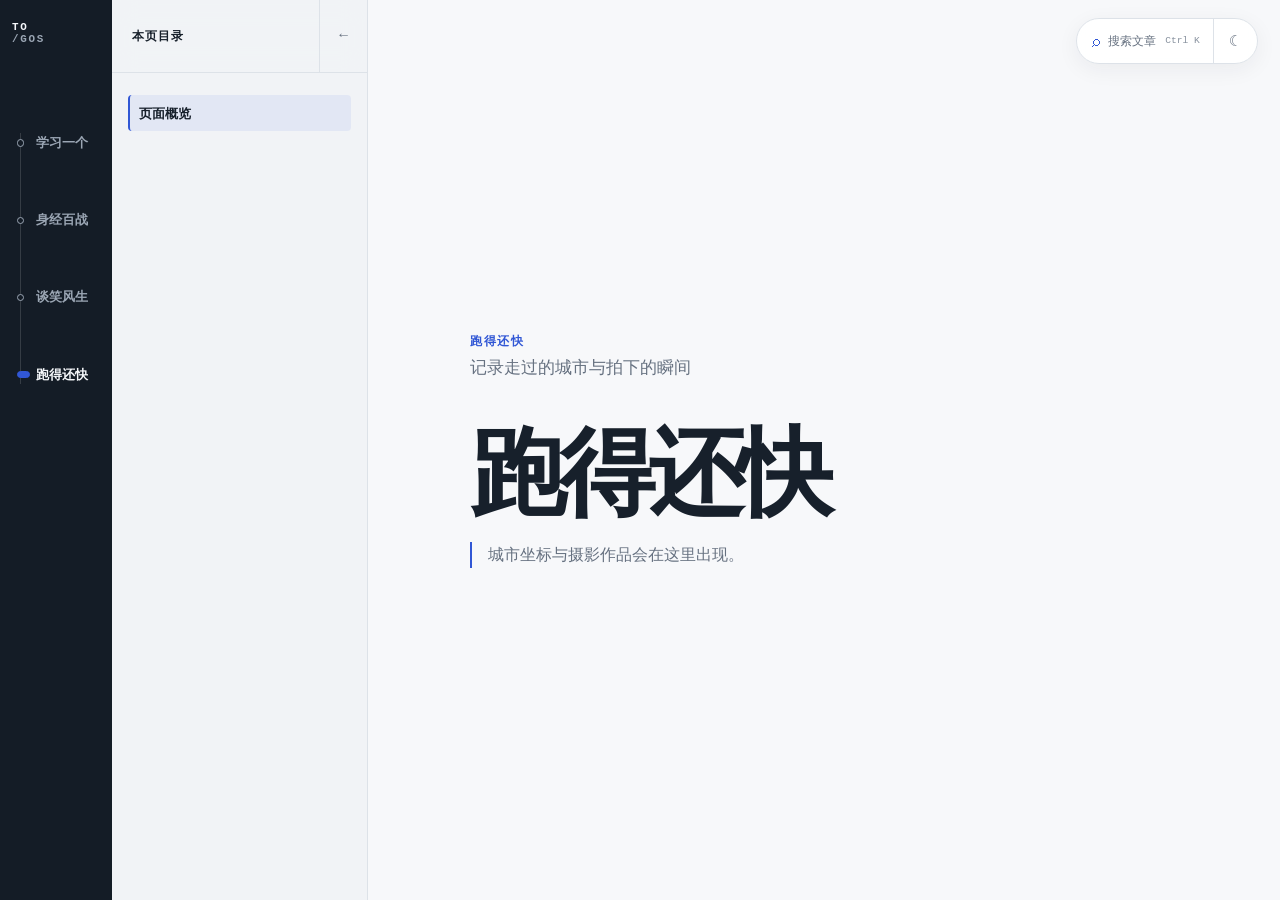
==== docs/journeys/index.html @ 4bc5148e "style: refine writing and empty section views" ====
<!doctype html>
<html lang="zh-CN">
<head>
  <meta charset="utf-8">
  <meta name="viewport" content="width=device-width, initial-scale=1">
  <meta name="description" content="记录走过的城市与拍下的瞬间">
  <title>跑得还快 · TOGOS</title>
  <script>
    (() => {
      document.documentElement.classList.add("js");
      let theme = null;
      let collapsed = null;
      try {
        theme = window.localStorage.getItem("arxiv-theme");
        collapsed = window.localStorage.getItem("togos-secondary-sidebar-collapsed");
      } catch (error) { /* Storage can be unavailable. */ }
      if (theme !== "light" && theme !== "dark") {
        theme = window.matchMedia("(prefers-color-scheme: dark)").matches ? "dark" : "light";
      }
      document.documentElement.dataset.theme = theme;
      if (collapsed === "true") document.documentElement.dataset.secondaryCollapsed = "true";
    })();
  </script>
  <link rel="stylesheet" href="../assets/css/site.css?v=4">
  <script src="../assets/js/site-shell.js?v=4" defer></script>
  <script src="../assets/js/search-core.js?v=4" defer></script>
  <script src="../assets/js/search.js?v=4" defer></script>
  <script src="../assets/js/sidebar.js?v=4" defer></script>
</head>
<body data-site-root="../" data-active-section="journeys" class="empty-section-page">
  <header class="site-utility" aria-label="页面工具">
    <button class="sidebar-toggle" type="button" aria-controls="navigation-shell" aria-expanded="false">
      <span aria-hidden="true" data-sidebar-toggle-icon>☰</span><span data-sidebar-toggle-label>导航</span>
    </button>
    <button class="search-trigger" type="button" data-search-trigger>
      <span class="search-trigger-icon" aria-hidden="true">⌕</span>
      <span>搜索文章</span><kbd>Ctrl K</kbd>
    </button>
    <button class="theme-toggle" type="button" aria-label="切换颜色主题" aria-pressed="false">
      <span data-theme-icon aria-hidden="true"></span>
    </button>
  </header>
  <div class="sidebar-scrim" data-sidebar-close></div>
<div class="navigation-shell" id="navigation-shell">
  <aside class="primary-sidebar" aria-label="知识主题">
    <a class="primary-brand" href="../index.html" aria-label="TOGOS 首页"><span>TO</span><span>/GOS</span></a>
    <nav class="primary-navigation" aria-label="知识主题">
      <a class="primary-nav-item" href="../index.html"><span class="primary-nav-marker" aria-hidden="true"></span><span class="primary-nav-label">学习一个</span></a>
      <a class="primary-nav-item" href="../milestone-models/flux.html"><span class="primary-nav-marker" aria-hidden="true"></span><span class="primary-nav-label">身经百战</span></a>
      <a class="primary-nav-item" href="../writings/index.html"><span class="primary-nav-marker" aria-hidden="true"></span><span class="primary-nav-label">谈笑风生</span></a>
      <a class="primary-nav-item is-active" href="../journeys/index.html" aria-current="page"><span class="primary-nav-marker" aria-hidden="true"></span><span class="primary-nav-label">跑得还快</span></a>
    </nav>
  </aside>
  <aside class="paper-sidebar context-sidebar" id="paper-sidebar" aria-label="跑得还快导航">
    <div class="context-toolbar">
      <p class="context-toolbar-label"><span>本页目录</span></p>
      <button class="context-collapse" type="button" aria-controls="context-navigation" aria-expanded="true" data-context-collapse>
        <span aria-hidden="true" data-context-collapse-icon>←</span>
        <span class="visually-hidden" data-context-collapse-label>折叠二级导航</span>
      </button>
    </div>
    <nav class="archive-nav context-navigation" id="context-navigation" aria-label="跑得还快目录">
      <a class="context-overview is-active" href="#top" aria-current="page">页面概览</a>
    </nav>
  </aside>
</div>
  <main class="page-content" id="top">
    <section class="empty-section" aria-labelledby="empty-section-title">
      <div class="section-intro">
        <p class="section-intro-label">跑得还快</p>
        <p class="section-intro-description">记录走过的城市与拍下的瞬间</p>
      </div>
      <h1 id="empty-section-title">跑得还快</h1>
      <p class="empty-section-copy">城市坐标与摄影作品会在这里出现。</p>
    </section>

  </main>

  <dialog class="search-dialog" id="search-dialog" aria-labelledby="search-dialog-title">
    <div class="search-dialog-shell">
      <header class="search-dialog-header">
        <div>
          <p>全站公开内容</p>
          <h2 id="search-dialog-title">搜索文章标题</h2>
        </div>
        <button type="button" class="search-dialog-close" data-search-close aria-label="关闭搜索">×</button>
      </header>
      <label class="visually-hidden" for="search-input">搜索公开文章标题</label>
      <input id="search-input" class="search-input" type="search" placeholder="搜索公开文章标题"
             autocomplete="off" role="combobox" aria-autocomplete="list" aria-controls="search-results"
             aria-haspopup="listbox" aria-expanded="false">
      <p class="search-status" data-search-status aria-live="polite">输入标题关键词开始搜索</p>
      <div class="search-results" id="search-results" data-search-results role="listbox" aria-label="搜索结果"></div>
    </div>
  </dialog>
</body>
</html>
---- docs/assets/css/site.css ----
:root {
  color-scheme: light;
  --porcelain: #f7f8fa;
  --paper: #ffffff;
  --graphite: #17202b;
  --slate: #667180;
  --hairline: #dde2e8;
  --bearing-blue: #3157d5;
  --night: #0d121a;
  --night-paper: #121a24;
  --mist: #e9eef5;
  --canvas: var(--porcelain);
  --surface: var(--paper);
  --surface-muted: #f1f3f6;
  --text: var(--graphite);
  --muted: var(--slate);
  --muted-strong: #87919e;
  --line: var(--hairline);
  --row-line: #e8ebef;
  --accent: var(--bearing-blue);
  --accent-soft: rgba(49, 87, 213, .08);
  --hover: rgba(23, 32, 43, .045);
  --row-hover: rgba(49, 87, 213, .035);
  --rail: #141c26;
  --rail-text: #f6f8fb;
  --rail-muted: #9ba6b4;
  --rail-line: rgba(255, 255, 255, .14);
  --scrim: rgba(10, 16, 24, .48);
  --shadow: 0 1rem 3rem rgba(31, 40, 54, .12);
  --sans: "Arial Narrow", "PingFang SC", "Microsoft YaHei", "Noto Sans SC", system-ui, -apple-system, BlinkMacSystemFont, "Segoe UI", sans-serif;
  --serif: "Source Han Serif SC", "Noto Serif SC", "Songti SC", "Iowan Old Style", serif;
  --mono: "IBM Plex Mono", "SFMono-Regular", Consolas, "Liberation Mono", monospace;
  --primary-sidebar-width: 7rem;
  --secondary-sidebar-width: 16rem;
  --secondary-sidebar-collapsed-width: 3rem;
  --navigation-width: calc(var(--primary-sidebar-width) + var(--secondary-sidebar-width));
}

:root[data-secondary-collapsed="true"] { --secondary-sidebar-width: var(--secondary-sidebar-collapsed-width); }

:root[data-theme="dark"] {
  color-scheme: dark;
  --canvas: var(--night);
  --surface: var(--night-paper);
  --surface-muted: #0f1721;
  --text: var(--mist);
  --muted: #9ba7b5;
  --muted-strong: #778392;
  --line: #293442;
  --row-line: #222d39;
  --accent: #7897ff;
  --accent-soft: rgba(120, 151, 255, .1);
  --hover: rgba(233, 238, 245, .055);
  --row-hover: rgba(120, 151, 255, .05);
  --rail: #090e15;
  --rail-text: #f3f6fa;
  --rail-muted: #83909f;
  --rail-line: rgba(255, 255, 255, .11);
  --scrim: rgba(0, 0, 0, .68);
  --shadow: 0 1.25rem 4rem rgba(0, 0, 0, .35);
}

* { box-sizing: border-box; }
html { scroll-behavior: smooth; scroll-padding-top: 2rem; }
body {
  margin: 0;
  background: var(--canvas);
  color: var(--text);
  font-family: var(--sans);
  font-size: 1rem;
  line-height: 1.65;
  text-rendering: optimizeLegibility;
}
a { color: inherit; }
button, input, summary { font: inherit; }
button, summary { cursor: pointer; }
img { max-width: 100%; }
.visually-hidden {
  position: absolute !important;
  width: 1px !important;
  height: 1px !important;
  padding: 0 !important;
  overflow: hidden !important;
  clip: rect(0, 0, 0, 0) !important;
  white-space: nowrap !important;
  border: 0 !important;
}

/* Shared knowledge compass shell. */
.navigation-shell {
  position: fixed;
  inset: 0 auto 0 0;
  z-index: 30;
  display: grid;
  width: var(--navigation-width);
  min-width: 0;
  grid-template-columns: var(--primary-sidebar-width) var(--secondary-sidebar-width);
  transition: width .2s ease, grid-template-columns .2s ease;
}
.primary-sidebar {
  position: relative;
  z-index: 2;
  display: flex;
  min-width: 0;
  flex-direction: column;
  overflow: hidden;
  background: var(--rail);
  color: var(--rail-text);
  padding: 1.4rem .55rem 2rem;
}
.primary-brand {
  display: grid;
  width: fit-content;
  margin: 0 0 3.6rem .2rem;
  color: var(--rail-text);
  font-family: var(--mono);
  font-size: .68rem;
  font-weight: 750;
  letter-spacing: .16em;
  line-height: 1.1;
  text-decoration: none;
}
.primary-brand span:last-child { color: var(--rail-muted); }
.primary-navigation { position: relative; display: grid; gap: .42rem; margin-top: .25rem; }
.primary-navigation::before {
  content: "";
  position: absolute;
  top: 1.6rem;
  bottom: 1.6rem;
  left: .72rem;
  width: 1px;
  background: var(--rail-line);
}
.primary-nav-item {
  position: relative;
  display: grid;
  min-height: 4.4rem;
  grid-template-columns: .85rem minmax(0, 1fr);
  align-items: center;
  gap: .35rem;
  border-radius: .3rem;
  color: var(--rail-muted);
  padding: .7rem .2rem .7rem .5rem;
  text-decoration: none;
  transition: color .16s ease, background-color .16s ease;
}
.primary-nav-marker {
  position: relative;
  z-index: 1;
  display: block;
  width: .45rem;
  height: .45rem;
  border: 1px solid var(--rail-muted);
  border-radius: 50%;
  background: var(--rail);
  transition: width .16s ease, border-color .16s ease, background-color .16s ease;
}
.primary-nav-label { font-size: .82rem; font-weight: 620; letter-spacing: -.01em; line-height: 1.35; white-space: nowrap; }
.primary-nav-item:hover { background: rgba(255, 255, 255, .05); color: var(--rail-text); }
.primary-nav-item.is-active { color: var(--rail-text); }
.primary-nav-item.is-active .primary-nav-marker {
  width: .8rem;
  border-color: var(--accent);
  border-radius: 999px;
  background: var(--accent);
}
.primary-nav-item.is-active .primary-nav-label { font-weight: 760; }

.paper-sidebar {
  min-width: 0;
  overflow-y: auto;
  border-right: 1px solid var(--line);
  background: var(--surface-muted);
  scrollbar-width: thin;
}
.context-toolbar {
  position: sticky;
  top: 0;
  z-index: 3;
  display: flex;
  min-height: 4.5rem;
  align-items: center;
  justify-content: space-between;
  border-bottom: 1px solid var(--line);
  background: color-mix(in srgb, var(--surface-muted) 92%, transparent);
  backdrop-filter: blur(12px);
  padding-left: 1.25rem;
}
.context-toolbar-label { margin: 0; color: var(--text); font-size: .78rem; font-weight: 740; letter-spacing: .08em; }
.context-collapse {
  display: grid;
  width: 3rem;
  min-height: 4.5rem;
  place-items: center;
  border: 0;
  border-left: 1px solid var(--line);
  background: transparent;
  color: var(--muted);
  font-family: var(--mono);
  font-size: .9rem;
}
.context-collapse:hover { background: var(--hover); color: var(--text); }
.context-navigation { padding: 1.25rem 1rem 2.5rem; }
:root[data-secondary-collapsed="true"] .context-sidebar { overflow: hidden; }
:root[data-secondary-collapsed="true"] .context-toolbar { padding: 0; border-bottom: 0; }
:root[data-secondary-collapsed="true"] .context-toolbar-label,
:root[data-secondary-collapsed="true"] .context-navigation { display: none; }
:root[data-secondary-collapsed="true"] .context-collapse { border-left: 0; }

.sidebar-actions { display: flex; flex-wrap: wrap; gap: .4rem; margin-bottom: .85rem; }
.sidebar-actions button {
  min-height: 2rem;
  border: 1px solid var(--line);
  border-radius: .25rem;
  background: var(--surface);
  color: var(--muted);
  padding: .25rem .6rem;
  font-size: .68rem;
}
.sidebar-actions button:hover { border-color: var(--muted); color: var(--text); }
.archive-nav details { margin: .18rem 0; }
.archive-nav summary, .archive-nav a {
  display: flex;
  align-items: center;
  justify-content: space-between;
  gap: .5rem;
  border-radius: .25rem;
  text-decoration: none;
}
.archive-nav summary { padding: .48rem .5rem; }
.archive-nav summary:hover, .archive-nav a:hover { background: var(--hover); }
.nav-theme > summary { color: var(--text); font-size: .9rem; font-weight: 720; }
.nav-subtopic { margin-left: .55rem !important; border-left: 1px solid var(--line); padding-left: .3rem; }
.nav-subtopic > summary { color: var(--text); font-size: .8rem; }
.nav-year { margin-left: .72rem !important; }
.nav-year > summary { color: var(--muted); font-size: .73rem; }
.nav-year ul { margin: .1rem 0 .5rem .55rem; border-left: 1px solid var(--line); padding: 0 0 0 .4rem; list-style: none; }
.nav-year a { padding: .27rem .45rem; color: var(--muted); font-size: .7rem; }
.nav-count { color: var(--muted-strong); font-family: var(--mono); font-size: .62rem; font-variant-numeric: tabular-nums; }
.context-overview, .context-filter {
  display: block;
  margin: .12rem 0;
  border-left: 2px solid transparent;
  border-radius: 0 .25rem .25rem 0;
  padding: .48rem .55rem;
  color: var(--muted);
  font-size: .8rem;
  text-decoration: none;
}
.context-overview:hover, .context-filter:hover { background: var(--hover); color: var(--text); }
.context-overview.is-active, .context-filter.is-active { border-left-color: var(--accent); background: var(--accent-soft); color: var(--text); font-weight: 720; }

.page-content { min-width: 0; min-height: 100vh; margin-left: var(--navigation-width); transition: margin-left .2s ease; }
.site-utility {
  position: fixed;
  top: 1.15rem;
  right: 1.35rem;
  z-index: 25;
  display: flex;
  min-height: 44px;
  align-items: stretch;
  overflow: hidden;
  border: 1px solid var(--line);
  border-radius: 999px;
  background: color-mix(in srgb, var(--surface) 90%, transparent);
  box-shadow: 0 .35rem 1.4rem rgba(31, 40, 54, .06);
  backdrop-filter: blur(14px);
}
.sidebar-toggle, .search-trigger, .theme-toggle { min-height: 44px; border: 0; background: transparent; color: var(--muted); }
.sidebar-toggle { display: none; }
.search-trigger { display: flex; align-items: center; gap: .55rem; padding: 0 .8rem 0 .9rem; font-size: .73rem; }
.search-trigger-icon { color: var(--accent); font-size: 1rem; line-height: 1; }
.search-trigger kbd { color: var(--muted-strong); font-family: var(--mono); font-size: .6rem; }
.theme-toggle { display: grid; width: 2.8rem; place-items: center; border-left: 1px solid var(--line); font-size: .95rem; }
.search-trigger:hover, .theme-toggle:hover, .sidebar-toggle:hover { background: var(--hover); color: var(--text); }
.sidebar-scrim { display: none; }

.section-intro { display: grid; max-width: 42rem; gap: .3rem; }
.section-intro-label { margin: 0; color: var(--accent); font-size: .75rem; font-weight: 760; letter-spacing: .12em; }
.section-intro-description { margin: 0; color: var(--muted); font-size: clamp(.92rem, 1.5vw, 1.04rem); line-height: 1.5; }

/* Learning archive. */
.hero {
  display: grid;
  max-width: 96rem;
  min-height: 25rem;
  grid-template-columns: minmax(0, 1fr) auto;
  grid-template-areas: "intro intro" "title stats" "updated stats";
  align-content: end;
  align-items: end;
  gap: .65rem clamp(2rem, 5vw, 6rem);
  border-bottom: 1px solid var(--line);
  padding: clamp(7rem, 11vw, 10rem) clamp(1.5rem, 5vw, 5rem) 3.5rem;
}
.hero > .section-intro { grid-area: intro; margin-bottom: 2.25rem; }
.hero h1 { grid-area: title; margin: 0; font-size: clamp(3.2rem, 7vw, 5.75rem); font-weight: 780; letter-spacing: -.075em; line-height: .92; }
.hero-stats { grid-area: stats; display: flex; gap: clamp(1.2rem, 3vw, 2.5rem); margin: 0 0 .15rem; }
.hero-stats div { display: grid; gap: .15rem; }
.hero-stats strong { font-family: var(--mono); font-size: 1.22rem; line-height: 1; }
.hero-stats span, .updated { color: var(--muted); font-family: var(--mono); font-size: .64rem; letter-spacing: .12em; text-transform: uppercase; }
.updated { grid-area: updated; margin: .4rem 0 0; }
.topic-section { max-width: 96rem; border-bottom: 1px solid var(--line); padding: clamp(3rem, 6vw, 5.25rem) clamp(1.25rem, 5vw, 5rem); }
.topic-header { display: grid; grid-template-columns: minmax(0, 1fr) auto; align-items: end; margin-bottom: 2rem; }
.topic-header p { grid-column: 1 / -1; margin: 0 0 .55rem; color: var(--accent); font-family: var(--mono); font-size: .64rem; font-weight: 700; letter-spacing: .15em; text-transform: uppercase; }
.topic-header h2 { margin: 0; font-size: clamp(1.7rem, 3vw, 2.4rem); font-weight: 740; letter-spacing: -.045em; line-height: 1.08; }
.topic-header > span { color: var(--muted); font-family: var(--mono); font-size: .7rem; }
.archive-year { margin: 0; border-block: 1px solid var(--line); overflow: clip; }
.archive-year + .archive-year { border-top: 0; }
.archive-year-header { display: grid; min-width: 0; grid-template-columns: auto minmax(0, 1fr) auto; align-items: center; }
.archive-year-toggle { display: flex; align-self: stretch; align-items: center; gap: .65rem; border: 0; background: transparent; color: var(--text); padding: .9rem .7rem .9rem 1rem; font-size: 1.1rem; font-weight: 750; }
.archive-year-toggle::before { content: "+"; width: .8rem; color: var(--muted); font-family: var(--mono); font-size: .9rem; font-weight: 400; }
.archive-year[data-expanded="true"] .archive-year-toggle::before { content: "−"; }
.archive-year-count { padding: 0 1rem 0 .5rem; color: var(--muted); font-family: var(--mono); font-size: .68rem; white-space: nowrap; }
.archive-month-tabs { display: flex; min-width: 0; gap: .1rem; overflow-x: auto; padding: .5rem .3rem; scrollbar-width: thin; }
.archive-month-tabs::-webkit-scrollbar { height: 3px; }
.archive-month-tabs::-webkit-scrollbar-track { background: transparent; }
.archive-month-tabs::-webkit-scrollbar-thumb { border-radius: 999px; background: var(--line); }
.archive-month-tabs button { flex: 0 0 auto; min-width: 2.45rem; border: 0; border-bottom: 2px solid transparent; background: transparent; color: var(--muted); padding: .42rem .4rem; font-size: .7rem; }
.archive-month-tabs button:not(:disabled):hover { color: var(--text); }
.archive-month-tabs button[aria-selected="true"] { border-bottom-color: var(--accent); color: var(--text); font-weight: 750; }
.archive-month-tabs button:disabled { color: var(--muted-strong); opacity: .35; cursor: not-allowed; }
.archive-year-content { border-top: 1px solid var(--line); }
.js .archive-year[data-expanded="false"] .archive-year-content, .js .archive-month-panel[data-active="false"] { display: none; }
.archive-month-panel { scroll-margin-top: 1rem; }
.archive-month-panel:target { box-shadow: inset 2px 0 var(--accent); }
.archive-week + .archive-week { border-top: 1px solid var(--line); }
.archive-week > summary { display: flex; align-items: center; justify-content: space-between; padding: .85rem 1.1rem; color: var(--text); font-size: .84rem; }
.archive-week > summary span:last-child { color: var(--muted); font-family: var(--mono); font-size: .65rem; }
.table-scroll { overflow-x: auto; border-top: 1px solid var(--line); scrollbar-width: thin; }
.paper-table { width: 100%; border-collapse: collapse; font-size: .84rem; }
.paper-table th { color: var(--muted); font-family: var(--mono); font-size: .61rem; font-weight: 650; letter-spacing: .1em; text-align: left; text-transform: uppercase; }
.paper-table th, .paper-table td { border-bottom: 1px solid var(--row-line); padding: .9rem .8rem; vertical-align: top; }
.paper-table tr:last-child td { border-bottom: 0; }
.paper-table tbody tr:hover { background: var(--row-hover); }
.paper-table th:first-child, .paper-table td:first-child { width: 7.4rem; color: var(--muted); white-space: nowrap; }
.paper-table th:last-child, .paper-table td:last-child { width: 6.4rem; white-space: nowrap; }
.paper-title { min-width: 19rem; font-weight: 650; line-height: 1.45; }
.paper-id { font-family: var(--mono); font-size: .74rem; }
.paper-id a, .paper-title a, .summary-link { text-decoration: none; }
.paper-id a:hover, .paper-title a:hover, .summary-link:hover, footer a:hover { color: var(--accent); }
.summary-link { font-weight: 700; }
.paper-summary { text-align: left; }
.summary-pending, .muted { color: var(--muted); }
footer { max-width: 96rem; padding: 2.2rem clamp(1.25rem, 5vw, 5rem); color: var(--muted); font-size: .72rem; }

/* Dialogs and standalone notes. */
.search-dialog, .summary-dialog { width: min(44rem, calc(100vw - 2rem)); max-height: min(44rem, calc(100vh - 2rem)); margin: auto; padding: 0; overflow: hidden; border: 1px solid var(--line); border-radius: .7rem; background: var(--surface); color: var(--text); box-shadow: var(--shadow); }
.summary-dialog { width: min(54rem, calc(100vw - 2rem)); }
.search-dialog::backdrop, .summary-dialog::backdrop { background: var(--scrim); backdrop-filter: blur(4px); }
.search-dialog-shell, .summary-dialog-shell { display: flex; max-height: inherit; flex-direction: column; }
.search-dialog-header, .summary-dialog-header { display: flex; align-items: center; justify-content: space-between; gap: 1rem; border-bottom: 1px solid var(--line); padding: 1.1rem 1.25rem; }
.search-dialog-header p { margin: 0; color: var(--muted); font-size: .68rem; }
.search-dialog-header h2, .summary-dialog-header h2 { margin: .12rem 0 0; font-size: 1.05rem; }
.search-dialog-close, .summary-dialog-close { display: grid; width: 2.75rem; min-height: 44px; place-items: center; border: 0; border-radius: 50%; background: transparent; color: var(--muted); font-size: 1.25rem; }
.search-dialog-close:hover, .summary-dialog-close:hover { background: var(--hover); color: var(--text); }
.search-input { min-height: 3.7rem; margin: 1.15rem 1.25rem .4rem; border: 0; border-bottom: 2px solid var(--line); outline: 0; background: transparent; color: var(--text); font-size: 1.1rem; }
.search-input:focus { border-bottom-color: var(--accent); }
.search-status { margin: .4rem 1.25rem .75rem; color: var(--muted); font-size: .72rem; }
.search-results { overflow-y: auto; padding: 0 .75rem 1rem; }
.search-result { display: grid; gap: .25rem; border-left: 2px solid transparent; border-radius: 0 .35rem .35rem 0; padding: .8rem; color: var(--text); text-decoration: none; }
.search-result + .search-result { border-top: 1px solid var(--row-line); }
.search-result strong { font-size: .88rem; line-height: 1.45; }
.search-result span { color: var(--muted); font-size: .68rem; }
.search-result:hover, .search-result.is-active { border-left-color: var(--accent); background: var(--accent-soft); }
.summary-dialog-content { overflow-y: auto; padding: 1.5rem clamp(1.25rem, 4vw, 2.5rem) 2rem; }
.summary-dialog-content.has-error { color: #b42318; }
.summary-page { min-height: 100vh; background: var(--canvas); }
.summary-page-shell { padding: clamp(2rem, 7vw, 6rem) clamp(1.25rem, 6vw, 5rem); }
.summary-topic-header { max-width: 50rem; margin: 0 auto 2.5rem; border-bottom: 1px solid var(--line); padding-bottom: 1.5rem; }
.summary-topic-header h1 { margin: .9rem 0 0; font-size: clamp(2rem, 5vw, 3.4rem); letter-spacing: -.05em; line-height: 1.05; }
.summary-back { color: var(--accent); font-size: .8rem; font-weight: 700; text-decoration: none; }
.summary-back:hover { text-decoration: underline; text-underline-offset: .2em; }
.summary-topic-list { display: grid; max-width: 50rem; margin: 0 auto; gap: 2rem; }
.summary-article { max-width: 50rem; margin: 0 auto; font-family: var(--serif); font-size: 1.02rem; line-height: 1.78; }
.summary-page .summary-article { border-bottom: 1px solid var(--line); padding: 0 0 2rem; }
.summary-article h1, .summary-article h2 { font-family: var(--sans); }
.summary-article h1 { margin: 0 0 1.25rem; font-size: clamp(1.35rem, 3vw, 1.9rem); line-height: 1.35; }
.summary-article h2 { margin: 2rem 0 .7rem; font-size: 1.15rem; }
.summary-article p, .summary-article ul { margin: .75rem 0; }
.summary-article ul { padding-left: 1.35rem; }
.summary-article a { color: var(--accent); text-underline-offset: .18em; }
.summary-topic-entry { scroll-margin-top: 1rem; }
.summary-topic-entry:target { outline: 2px solid var(--accent); outline-offset: .5rem; }

/* Deferred section placeholder. */
.empty-section { display: grid; min-height: 100vh; max-width: 58rem; align-content: center; padding: clamp(7rem, 14vw, 12rem) clamp(1.5rem, 8vw, 7rem); }
.empty-section > .section-intro { margin-bottom: 3rem; }
.empty-section h1 { margin: 0; font-size: clamp(3.2rem, 8vw, 6rem); font-weight: 780; letter-spacing: -.075em; line-height: .92; }
.empty-section > .empty-section-copy { max-width: 34rem; margin: 1.5rem 0 0; border-left: 2px solid var(--accent); padding-left: 1rem; color: var(--muted); font-size: 1rem; }

/* Milestone model workspace. */
.milestone-family-list { margin: .2rem 0 .6rem; padding: 0; list-style: none; }
.milestone-family-link { display: flex; align-items: center; justify-content: space-between; gap: .65rem; margin: .12rem 0; border-left: 2px solid transparent; border-radius: 0 .25rem .25rem 0; padding: .48rem .55rem; color: var(--muted); font-size: .8rem; text-decoration: none; }
.milestone-family-link:hover { background: var(--hover); color: var(--text); }
.milestone-family-link.is-active { border-left-color: var(--accent); background: var(--accent-soft); color: var(--text); font-weight: 720; }
.milestone-family-link.is-planned { color: var(--muted-strong); cursor: not-allowed; }
.milestone-page { min-height: 100vh; }
.milestone-hero { display: grid; max-width: 96rem; min-height: 27rem; grid-template-columns: minmax(0, 1fr) auto; align-content: end; align-items: end; gap: .8rem 3rem; border-bottom: 1px solid var(--line); padding: clamp(7rem, 11vw, 10rem) clamp(1.5rem, 5vw, 5rem) 3.5rem; }
.milestone-hero > .section-intro { grid-column: 1 / -1; margin-bottom: 2.25rem; }
.milestone-title-block > p, .milestone-panel-heading p { margin: 0 0 .5rem; color: var(--accent); font-family: var(--mono); font-size: .62rem; font-weight: 700; letter-spacing: .15em; text-transform: uppercase; }
.milestone-hero h1 { margin: 0; font-size: clamp(3.2rem, 7vw, 5.75rem); font-weight: 780; letter-spacing: -.075em; line-height: .92; }
.milestone-title-block > span { display: block; margin-top: .9rem; color: var(--muted); font-size: .88rem; }
.milestone-hero-meta { display: grid; justify-items: end; gap: .85rem; margin: 0; }
.milestone-hero-meta > p { margin: 0; color: var(--muted); font-family: var(--mono); font-size: .64rem; letter-spacing: .1em; text-transform: uppercase; }
.status-legend { display: flex; flex-wrap: wrap; justify-content: flex-end; gap: .65rem; margin: 0; padding: 0; list-style: none; }
.status-legend li { display: flex; align-items: center; gap: .35rem; color: var(--muted); font-size: .67rem; }
.status-legend li > span:last-child { display: none; }
.release-status { display: inline-flex; width: fit-content; align-items: center; border: 1px solid var(--line); border-radius: 999px; background: var(--surface); padding: .16rem .5rem; color: var(--muted); font-size: .61rem; font-weight: 720; line-height: 1.4; white-space: nowrap; }
.release-status.status-released { border-color: var(--text); color: var(--text); }
.release-status.status-early-access { border-style: dashed; }
.release-status.status-announced { opacity: .72; }
.milestone-workspace { display: grid; max-width: 96rem; gap: 3.5rem; padding: 3rem clamp(1.25rem, 5vw, 5rem) 5rem; }
.milestone-panel { min-width: 0; overflow: hidden; border-block: 1px solid var(--line); }
.milestone-panel-heading { display: flex; align-items: end; justify-content: space-between; gap: 1rem; border-bottom: 1px solid var(--line); padding: 1.2rem 1rem; }
.milestone-panel-heading h2 { margin: 0; font-size: clamp(1.7rem, 3vw, 2.35rem); letter-spacing: -.045em; line-height: 1.08; }
.milestone-panel-heading > span { color: var(--muted); font-family: var(--mono); font-size: .65rem; white-space: nowrap; }
.milestone-timeline-viewport { overflow-x: auto; padding: 2rem 1.25rem 1.5rem; cursor: grab; scrollbar-width: thin; touch-action: pan-x pan-y; }
.milestone-timeline-viewport.is-dragging { cursor: grabbing; user-select: none; }
.milestone-timeline { position: relative; display: flex; min-width: max-content; margin: 0; padding: 0 1rem; list-style: none; }
.milestone-timeline::before { content: ""; position: absolute; top: .45rem; right: 1rem; left: 1rem; height: 1px; background: var(--line); }
.timeline-release { position: relative; width: 16rem; padding: 1.55rem 2.25rem 0 0; }
.timeline-release:last-child { padding-right: 0; }
.timeline-dot { position: absolute; top: 0; left: 0; width: .9rem; height: .9rem; border: 2px solid var(--accent); border-radius: 50%; background: var(--surface); }
.timeline-release.status-released .timeline-dot { background: var(--accent); }
.timeline-release.status-early-access .timeline-dot { border-style: dashed; }
.timeline-release.status-announced .timeline-dot { border-color: var(--muted); }
.timeline-release time { color: var(--muted); font-family: var(--mono); font-size: .63rem; }
.timeline-release h3 { margin: .3rem 0 .55rem; font-size: 1rem; line-height: 1.25; }
.timeline-release > ul, .milestone-version-heading > ul { margin: .65rem 0 0; padding: 0; list-style: none; color: var(--muted); font-size: .7rem; }
.timeline-release > ul li + li, .milestone-version-heading > ul li + li { margin-top: .18rem; }
.milestone-table-scroll { max-height: min(72vh, 54rem); overflow: auto; scrollbar-width: thin; }
.milestone-comparison-table { min-width: 100%; border-collapse: separate; border-spacing: 0; font-size: .78rem; }
.milestone-comparison-table th, .milestone-comparison-table td { min-width: 18rem; border-right: 1px solid var(--row-line); border-bottom: 1px solid var(--row-line); padding: 1.1rem; vertical-align: top; text-align: left; }
.milestone-comparison-table thead th { position: sticky; top: 0; z-index: 3; background: var(--surface); }
.milestone-comparison-table th:first-child { position: sticky; left: 0; z-index: 2; width: 9.5rem; min-width: 9.5rem; background: var(--surface-muted); color: var(--text); font-size: .71rem; }
.milestone-comparison-table thead th:first-child { z-index: 4; }
.milestone-comparison-table tr:last-child th, .milestone-comparison-table tr:last-child td { border-bottom: 0; }
.milestone-comparison-table th:last-child, .milestone-comparison-table td:last-child { border-right: 0; }
.milestone-comparison-table tbody tr:hover td { background: var(--row-hover); }
.milestone-version-heading time, .milestone-release-count, .milestone-source-links, .milestone-note-link, .milestone-note-pending { color: var(--muted); font-family: var(--mono); font-size: .63rem; font-weight: 500; }
.milestone-version-heading strong { display: block; margin: .25rem 0 .5rem; color: var(--text); font-size: .96rem; }
.milestone-release-count { display: block; margin-top: .5rem; }
.milestone-source-links { margin-top: .75rem; }
.milestone-note-link, .milestone-note-pending { display: inline-block; margin-top: .6rem; font-weight: 700; text-underline-offset: .16em; }
.milestone-value.is-pending, .milestone-value.is-undisclosed { color: var(--muted-strong); }
.milestone-comparison-table td p, .milestone-comparison-table td ul, .milestone-comparison-table td ol { margin: 0; }
.milestone-comparison-table td ul, .milestone-comparison-table td ol { padding-left: 1.1rem; }
.milestone-comparison-table td li + li { margin-top: .4rem; }
.milestone-minor-release + .milestone-minor-release { margin-top: .9rem; border-top: 1px solid var(--row-line); padding-top: .9rem; }
.milestone-minor-release header { display: flex; align-items: baseline; justify-content: space-between; gap: .8rem; margin-bottom: .35rem; }
.milestone-minor-release header strong { color: var(--text); font-size: .75rem; }
.milestone-minor-release header a { color: var(--muted); font-size: .64rem; }

/* Writings: editorial stream and long-form reading. */
.writings-index-page, .writing-article-page { overflow-x: clip; }
.writing-filter-heading { margin: 1.2rem .55rem .35rem; color: var(--muted); font-family: var(--mono); font-size: .6rem; font-weight: 700; letter-spacing: .14em; text-transform: uppercase; }
.writings-hero { display: grid; max-width: 80rem; min-height: 25rem; grid-template-columns: minmax(0, 1fr) auto; align-content: end; align-items: end; gap: .8rem 2rem; border-bottom: 1px solid var(--line); padding: clamp(7rem, 11vw, 10rem) clamp(1.5rem, 6vw, 6rem) 3.5rem; }
.writings-hero > .section-intro { grid-column: 1 / -1; margin-bottom: 2.25rem; }
.writings-hero h1 { margin: 0; font-size: clamp(3.2rem, 7vw, 5.75rem); font-weight: 780; letter-spacing: -.075em; line-height: .92; }
.writings-hero > p { margin: 0 0 .2rem; color: var(--muted); font-family: var(--mono); font-size: .67rem; }
.writing-stream { max-width: 80rem; padding: 0 clamp(1.5rem, 6vw, 6rem) 6rem; }
.writing-entry { display: grid; grid-template-columns: 9rem minmax(0, 50rem); gap: clamp(1.5rem, 4vw, 3rem); border-bottom: 1px solid var(--row-line); padding: 2.4rem 0; }
.writing-meta { display: grid; align-content: start; gap: .35rem; margin: .15rem 0 0; border-left: 2px solid var(--accent); padding-left: .8rem; color: var(--muted); font-family: var(--mono); font-size: .68rem; font-variant-numeric: tabular-nums; line-height: 1.5; }
.writing-meta a { color: var(--text); text-decoration: none; }
.writing-entry-content { min-width: 0; }
.writing-entry h2 { margin: 0; font-size: clamp(1.25rem, 2.4vw, 1.7rem); letter-spacing: -.03em; line-height: 1.32; }
.writing-entry h2 a { text-decoration: none; text-underline-offset: .2em; }
.writing-entry h2 a:hover { color: var(--accent); }
.writing-entry-content > p:not(.writing-tags) { max-width: 44rem; margin: .75rem 0 0; color: var(--muted); }
.writing-tags { display: flex; flex-wrap: wrap; gap: .4rem .8rem; margin: .9rem 0 0; }
.writing-tags a { color: var(--muted); font-family: var(--mono); font-size: .67rem; text-decoration: none; }
.writing-tags a:hover { color: var(--accent); }
.writing-stream > .empty-section-copy { max-width: 36rem; margin: 2.5rem 0; border-left: 2px solid var(--accent); padding-left: 1rem; color: var(--muted); }
.writing-article { width: min(100%, 72rem); padding: clamp(7rem, 11vw, 10rem) clamp(1.5rem, 7vw, 7rem) 7rem; }
.writing-header { max-width: 54rem; border-bottom: 1px solid var(--line); padding-bottom: 2.5rem; }
.writing-header > .section-intro { margin-bottom: 2.5rem; }
.writing-header h1 { max-width: 52rem; margin: 0; font-size: clamp(2.45rem, 5.5vw, 4.4rem); font-weight: 770; letter-spacing: -.06em; line-height: 1.02; }
.writing-header .writing-meta { display: flex; flex-wrap: wrap; gap: .35rem; margin-top: 1.4rem; }
.writing-summary { max-width: 46rem; margin: 1.2rem 0 0; color: var(--muted); font-size: 1.05rem; }
.writing-header .writing-tags { margin-top: 1rem; }
.writing-body { max-width: 52rem; color: var(--text); font-family: var(--serif); font-size: 1.0625rem; line-height: 1.82; overflow-wrap: anywhere; }
.writing-body h2, .writing-body h3, .writing-body h4, .writing-body h5, .writing-body h6 { scroll-margin-top: 2rem; font-family: var(--sans); line-height: 1.28; }
.writing-body h2 { margin: 3.5rem 0 1rem; font-size: 1.7rem; letter-spacing: -.03em; }
.writing-body h3 { margin: 2.4rem 0 .85rem; font-size: 1.25rem; }
.writing-body p, .writing-body ul, .writing-body ol, .writing-body blockquote { margin: 1.1rem 0; }
.writing-body ul, .writing-body ol { padding-left: 1.5rem; }
.writing-body a { color: var(--accent); text-decoration-thickness: 1px; text-underline-offset: .2em; }
.writing-body blockquote { border-left: 2px solid var(--accent); padding-left: 1.2rem; color: var(--muted); }
.writing-body code, .writing-body pre { font-family: var(--mono); font-size: .875em; }
.writing-body :not(pre) > code { background: var(--hover); padding: .12em .3em; }
.writing-body pre { max-width: 100%; overflow-x: auto; border-block: 1px solid var(--line); background: var(--surface); padding: 1rem; line-height: 1.6; scrollbar-width: thin; }
.writing-table-scroll { max-width: 100%; overflow-x: auto; scrollbar-width: thin; }
.writing-body table { width: max-content; min-width: 100%; border-collapse: collapse; font-family: var(--sans); font-size: .82rem; }
.writing-body th, .writing-body td { min-width: 9rem; border-bottom: 1px solid var(--row-line); padding: .7rem .9rem; text-align: left; }
.writing-body th { color: var(--muted); font-size: .68rem; letter-spacing: .05em; }
.writing-body img { display: block; max-width: 100%; height: auto; margin: 1.75rem 0; }
.writing-body math { color: inherit; }
.math-display, .writing-body math[display="block"] { max-width: 100%; overflow-x: auto; padding-block: .5rem; }
.writing-toc, .writing-toc-children { margin: .35rem 0; padding: 0; list-style: none; }
.writing-toc a, .writing-toc-orphan { display: block; border-left: 2px solid transparent; padding: .4rem .5rem; color: var(--muted); font-size: .76rem; line-height: 1.4; text-decoration: none; }
.writing-toc a:hover, .writing-toc-orphan:hover { background: var(--hover); color: var(--text); }
.writing-toc-children { margin-left: .5rem; border-left: 1px solid var(--line); padding-left: .35rem; }
.writing-toc-h3 a, .writing-toc-orphan.writing-toc-h3 { font-size: .7rem; }

/* Focus and responsive behavior. */
.primary-brand:focus-visible, .primary-nav-item:focus-visible, .context-collapse:focus-visible,
.context-overview:focus-visible, .context-filter:focus-visible, .archive-nav summary:focus-visible,
.archive-nav a:focus-visible, .sidebar-actions button:focus-visible, .sidebar-toggle:focus-visible,
.search-trigger:focus-visible, .theme-toggle:focus-visible, .search-dialog-close:focus-visible,
.summary-dialog-close:focus-visible, .search-result:focus-visible, .archive-year-toggle:focus-visible,
.archive-month-tabs button:focus-visible, .paper-table a:focus-visible, .writing-entry a:focus-visible,
.writing-body a:focus-visible, .writing-toc a:focus-visible, .summary-back:focus-visible {
  outline: 2px solid var(--accent);
  outline-offset: 2px;
}

@media (max-width: 1100px) and (min-width: 901px) {
  :root { --primary-sidebar-width: 6.5rem; --secondary-sidebar-width: 14rem; }
  .hero, .milestone-hero { grid-template-columns: minmax(0, 1fr); grid-template-areas: "intro" "title" "stats" "updated"; }
  .hero-stats { margin-top: 1rem; }
  .milestone-hero-meta { justify-items: start; margin-top: 1rem; }
  .status-legend { justify-content: flex-start; }
}

@media (max-width: 900px) {
  .site-utility { top: .75rem; right: .75rem; left: .75rem; justify-content: space-between; }
  .sidebar-toggle { display: flex; align-items: center; gap: .45rem; padding: 0 .8rem; }
  .search-trigger { margin-left: auto; }
  .navigation-shell { width: min(92vw, 29rem); grid-template-columns: 7rem minmax(0, 1fr); box-shadow: var(--shadow); }
  .js .navigation-shell { transform: translateX(-105%); transition: transform .2s ease; }
  :root:not(.js) .navigation-shell { position: static; width: 100%; min-height: 100vh; }
  .context-collapse { display: none; }
  :root[data-secondary-collapsed="true"] .context-sidebar { overflow-y: auto; }
  :root[data-secondary-collapsed="true"] .context-toolbar { padding-left: 1.25rem; border-bottom: 1px solid var(--line); }
  :root[data-secondary-collapsed="true"] .context-toolbar-label, :root[data-secondary-collapsed="true"] .context-navigation { display: block; }
  .page-content { margin-left: 0; }
  .sidebar-scrim { position: fixed; inset: 0; z-index: 29; background: var(--scrim); }
  body.sidebar-open .navigation-shell { transform: translateX(0); }
  body.sidebar-open .sidebar-scrim { display: block; }
  body.sidebar-open { overflow: hidden; }
  body.sidebar-open .site-utility { opacity: 0; pointer-events: none; }
  .hero, .milestone-hero { min-height: 0; grid-template-columns: minmax(0, 1fr); grid-template-areas: "intro" "title" "stats" "updated"; padding-top: 7.5rem; }
  .hero-stats { margin-top: 1.25rem; }
  .milestone-hero > .section-intro { grid-column: auto; }
  .milestone-hero-meta { justify-items: start; margin-top: 1.2rem; }
  .status-legend { justify-content: flex-start; }
  .writings-hero, .writing-article { padding-top: 7.5rem; }
  .writing-entry { grid-template-columns: 8rem minmax(0, 1fr); }
  .writing-body h2, .writing-body h3, .writing-body h4, .writing-body h5, .writing-body h6 { scroll-margin-top: 5rem; }
}

@media (max-width: 560px) {
  .site-utility { border-radius: .55rem; }
  .search-trigger { padding-inline: .65rem; }
  .search-trigger kbd { display: none; }
  .theme-toggle { width: 2.7rem; }
  .navigation-shell { width: 96vw; grid-template-columns: 7rem minmax(0, 1fr); }
  .primary-sidebar { padding-inline: .55rem; }
  .primary-brand { margin-left: .35rem; }
  .primary-navigation::before { left: .72rem; }
  .primary-nav-item { padding-left: .5rem; }
  .hero, .milestone-hero, .writings-hero { padding: 7.25rem 1.25rem 2.5rem; }
  .hero h1, .milestone-hero h1, .writings-hero h1 { font-size: clamp(3.05rem, 16vw, 4.2rem); }
  .hero > .section-intro, .milestone-hero > .section-intro, .writings-hero > .section-intro { margin-bottom: 1.8rem; }
  .hero-stats { gap: 1.5rem; }
  .topic-section { padding: 3rem 1.25rem; }
  .topic-header { display: block; }
  .topic-header > span { display: block; margin-top: .55rem; }
  .archive-year-header { grid-template-columns: auto minmax(8rem, 1fr) auto; }
  .archive-month-tabs { grid-column: 1 / -1; grid-row: 2; border-top: 1px solid var(--line); padding-left: .7rem; }
  .table-scroll { overflow: visible; }
  .paper-table, .paper-table tbody, .paper-table tr, .paper-table td { display: block; width: 100%; }
  .paper-table thead { position: absolute; width: 1px; height: 1px; padding: 0; overflow: hidden; clip: rect(0, 0, 0, 0); white-space: nowrap; border: 0; }
  .paper-table tr { border-bottom: 1px solid var(--row-line); padding: 1rem 0; }
  .paper-table tr:last-child { border-bottom: 0; }
  .paper-table td, .paper-table th:first-child, .paper-table td:first-child, .paper-table th:last-child, .paper-table td:last-child {
    display: grid;
    width: 100%;
    min-width: 0;
    grid-template-columns: 5.25rem minmax(0, 1fr);
    gap: .75rem;
    border: 0;
    padding: .34rem .7rem;
    white-space: normal;
  }
  .paper-table td::before { content: attr(data-label); color: var(--muted); font-family: var(--mono); font-size: .59rem; letter-spacing: .06em; text-transform: uppercase; }
  .paper-title { min-width: 0; }
  .milestone-workspace { gap: 2.5rem; padding: 2.5rem 1.25rem 4rem; }
  .milestone-panel-heading { align-items: start; padding-inline: .25rem; }
  .milestone-panel-heading > span { max-width: 9rem; white-space: normal; text-align: right; }
  .milestone-comparison-table th, .milestone-comparison-table td { min-width: 15.5rem; }
  .milestone-comparison-table th:first-child { width: 7.8rem; min-width: 7.8rem; }
  .writings-hero { display: block; }
  .writings-hero > p { margin-top: 1rem; }
  .writing-stream { padding: 0 1.25rem 4rem; }
  .writing-entry { grid-template-columns: minmax(0, 1fr); gap: 1rem; padding: 1.8rem 0; }
  .writing-meta { display: flex; flex-wrap: wrap; gap: .35rem .75rem; }
  .writing-article { padding: 7.25rem 1.25rem 5rem; }
  .writing-header h1 { font-size: clamp(2.2rem, 11vw, 3.15rem); }
  .writing-body { font-size: 1rem; }
  .writing-body pre, .writing-table-scroll { max-width: calc(100vw - 2.5rem); }
  .empty-section { padding: 7.5rem 1.25rem 5rem; }
  .search-dialog, .summary-dialog { width: calc(100vw - 1rem); max-height: calc(100vh - 1rem); }
}

@media (prefers-reduced-motion: reduce) {
  html { scroll-behavior: auto; }
  .navigation-shell, .page-content, .primary-nav-item, .primary-nav-marker { transition: none; }
}
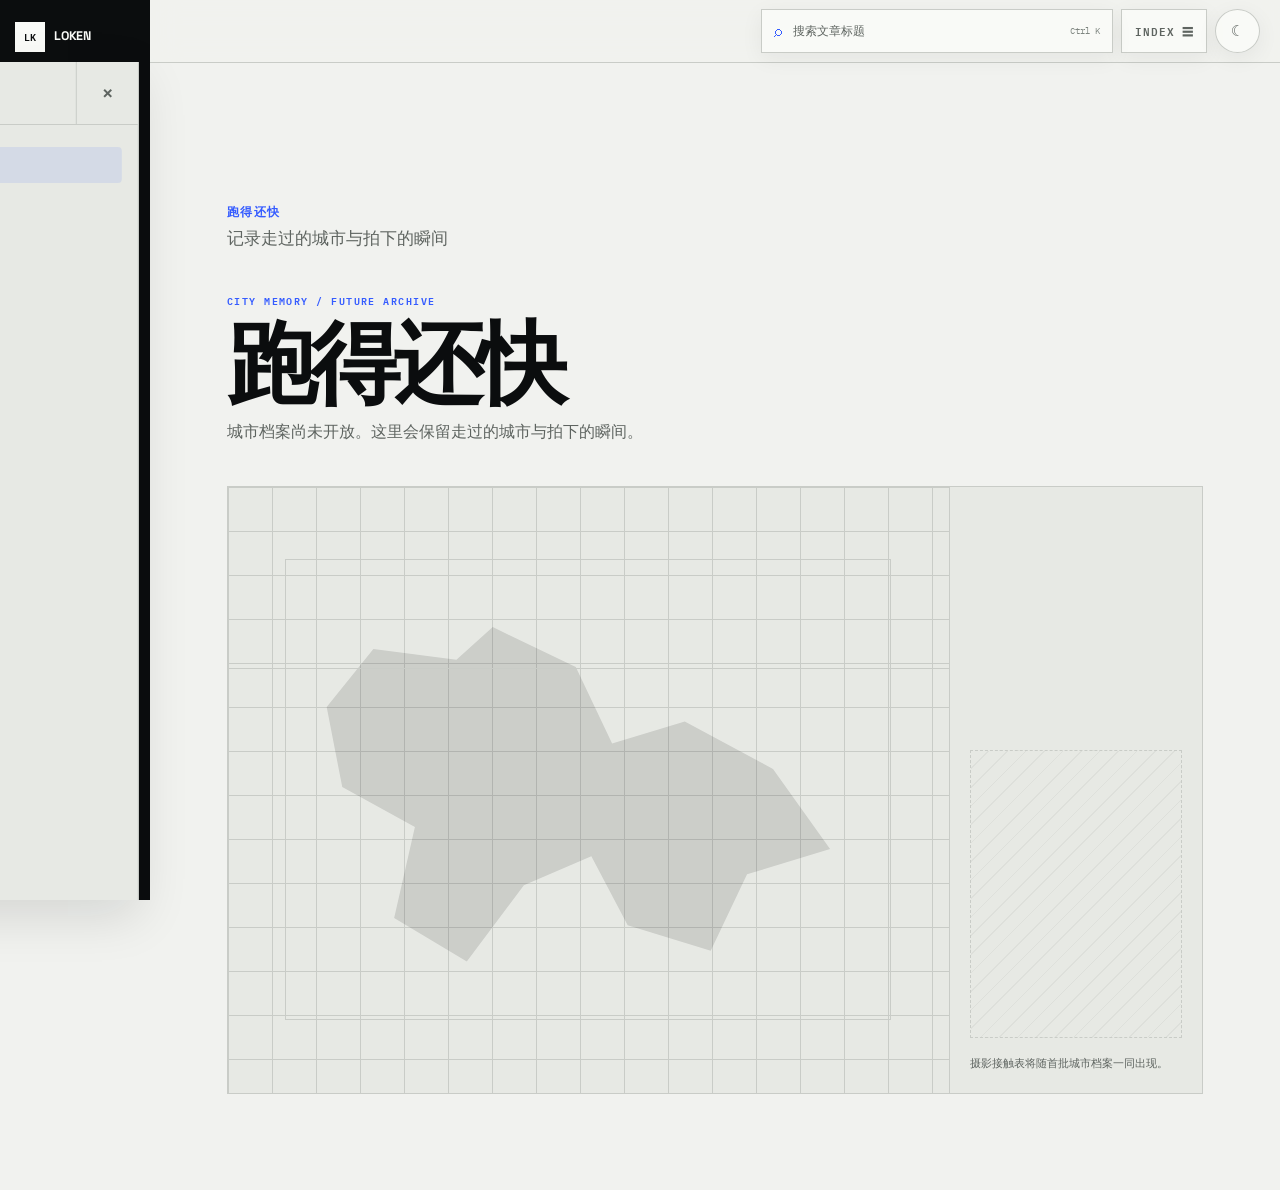
==== commit 623c551f: "style: complete the LOKEN futuristic redesign" ====
--- a/docs/journeys/index.html
+++ b/docs/journeys/index.html
@@ -4,94 +4,96 @@
   <meta charset="utf-8">
   <meta name="viewport" content="width=device-width, initial-scale=1">
   <meta name="description" content="记录走过的城市与拍下的瞬间">
-  <title>跑得还快 · TOGOS</title>
+  <title>跑得还快 · LOKEN</title>
   <script>
     (() => {
       document.documentElement.classList.add("js");
       let theme = null;
-      let collapsed = null;
+      let contextOpen = null;
       try {
         theme = window.localStorage.getItem("arxiv-theme");
-        collapsed = window.localStorage.getItem("togos-secondary-sidebar-collapsed");
+        contextOpen = window.localStorage.getItem("togos-secondary-sidebar-collapsed");
       } catch (error) { /* Storage can be unavailable. */ }
       if (theme !== "light" && theme !== "dark") {
         theme = window.matchMedia("(prefers-color-scheme: dark)").matches ? "dark" : "light";
       }
       document.documentElement.dataset.theme = theme;
-      if (collapsed === "true") document.documentElement.dataset.secondaryCollapsed = "true";
+      if (contextOpen === "false") document.documentElement.dataset.contextOpen = "true";
     })();
   </script>
-  <link rel="stylesheet" href="../assets/css/site.css?v=4">
-  <script src="../assets/js/site-shell.js?v=4" defer></script>
-  <script src="../assets/js/search-core.js?v=4" defer></script>
-  <script src="../assets/js/search.js?v=4" defer></script>
-  <script src="../assets/js/sidebar.js?v=4" defer></script>
+  <link rel="stylesheet" href="../assets/css/site.css?v=5">
+  <script src="../assets/js/site-shell.js?v=5" defer></script>
+  <script src="../assets/js/search-core.js?v=5" defer></script>
+  <script src="../assets/js/search.js?v=5" defer></script>
+  <script src="../assets/js/sidebar.js?v=5" defer></script>
 </head>
-<body data-site-root="../" data-active-section="journeys" class="empty-section-page">
+<body data-site-root="../" data-active-section="journeys" class="journey-page">
   <header class="site-utility" aria-label="页面工具">
     <button class="sidebar-toggle" type="button" aria-controls="navigation-shell" aria-expanded="false">
       <span aria-hidden="true" data-sidebar-toggle-icon>☰</span><span data-sidebar-toggle-label>导航</span>
     </button>
-    <button class="search-trigger" type="button" data-search-trigger>
-      <span class="search-trigger-icon" aria-hidden="true">⌕</span>
-      <span>搜索文章</span><kbd>Ctrl K</kbd>
-    </button>
+    <div class="site-search" data-search-root>
+      <label class="site-search-field" for="search-input">
+        <span aria-hidden="true">⌕</span>
+        <input id="search-input" type="search" placeholder="搜索文章标题" role="combobox"
+               autocomplete="off" aria-autocomplete="list" aria-controls="search-results" aria-expanded="false">
+        <kbd>Ctrl K</kbd>
+      </label>
+      <div class="search-popover" data-search-popover hidden>
+        <p class="search-status" data-search-status aria-live="polite">输入标题关键词开始搜索</p>
+        <div id="search-results" class="search-results" data-search-results role="listbox"></div>
+      </div>
+    </div>
+    <button class="context-toggle" type="button" data-context-toggle aria-controls="context-drawer" aria-expanded="false">INDEX <span aria-hidden="true">☰</span></button>
     <button class="theme-toggle" type="button" aria-label="切换颜色主题" aria-pressed="false">
       <span data-theme-icon aria-hidden="true"></span>
     </button>
   </header>
   <div class="sidebar-scrim" data-sidebar-close></div>
+  <div class="context-scrim" data-context-scrim></div>
 <div class="navigation-shell" id="navigation-shell">
   <aside class="primary-sidebar" aria-label="知识主题">
-    <a class="primary-brand" href="../index.html" aria-label="TOGOS 首页"><span>TO</span><span>/GOS</span></a>
+    <a class="primary-brand" href="../index.html" aria-label="LOKEN 首页"><span class="brand-mark" aria-hidden="true">LK</span><span class="brand-wordmark">LOKEN</span></a>
     <nav class="primary-navigation" aria-label="知识主题">
-      <a class="primary-nav-item" href="../index.html"><span class="primary-nav-marker" aria-hidden="true"></span><span class="primary-nav-label">学习一个</span></a>
-      <a class="primary-nav-item" href="../milestone-models/flux.html"><span class="primary-nav-marker" aria-hidden="true"></span><span class="primary-nav-label">身经百战</span></a>
-      <a class="primary-nav-item" href="../writings/index.html"><span class="primary-nav-marker" aria-hidden="true"></span><span class="primary-nav-label">谈笑风生</span></a>
-      <a class="primary-nav-item is-active" href="../journeys/index.html" aria-current="page"><span class="primary-nav-marker" aria-hidden="true"></span><span class="primary-nav-label">跑得还快</span></a>
+      <a class="primary-nav-item" href="../index.html"><span class="primary-nav-marker" aria-hidden="true"></span><span class="primary-nav-copy"><span class="primary-nav-meta">01 / PAPER SIGNALS</span><span class="primary-nav-label">学习一个</span></span></a>
+      <a class="primary-nav-item" href="../milestone-models/flux.html"><span class="primary-nav-marker" aria-hidden="true"></span><span class="primary-nav-copy"><span class="primary-nav-meta">02 / MODEL ARCHIVE</span><span class="primary-nav-label">身经百战</span></span></a>
+      <a class="primary-nav-item" href="../writings/index.html"><span class="primary-nav-marker" aria-hidden="true"></span><span class="primary-nav-copy"><span class="primary-nav-meta">03 / FIELD NOTES</span><span class="primary-nav-label">谈笑风生</span></span></a>
+      <a class="primary-nav-item is-active" href="../journeys/index.html" aria-current="page"><span class="primary-nav-marker" aria-hidden="true"></span><span class="primary-nav-copy"><span class="primary-nav-meta">04 / CITY MEMORY</span><span class="primary-nav-label">跑得还快</span></span></a>
     </nav>
   </aside>
-  <aside class="paper-sidebar context-sidebar" id="paper-sidebar" aria-label="跑得还快导航">
-    <div class="context-toolbar">
-      <p class="context-toolbar-label"><span>本页目录</span></p>
-      <button class="context-collapse" type="button" aria-controls="context-navigation" aria-expanded="true" data-context-collapse>
-        <span aria-hidden="true" data-context-collapse-icon>←</span>
-        <span class="visually-hidden" data-context-collapse-label>折叠二级导航</span>
-      </button>
-    </div>
-    <nav class="archive-nav context-navigation" id="context-navigation" aria-label="跑得还快目录">
+  <div id="paper-sidebar">
+  <aside class="context-drawer" id="context-drawer" aria-label="本页目录">
+    <header class="context-drawer-header">
+      <span>INDEX</span>
+      <button type="button" data-context-close aria-label="关闭本页目录">×</button>
+    </header>
+    <nav id="context-navigation" class="context-navigation">
       <a class="context-overview is-active" href="#top" aria-current="page">页面概览</a>
     </nav>
   </aside>
+  </div>
 </div>
   <main class="page-content" id="top">
-    <section class="empty-section" aria-labelledby="empty-section-title">
+    <section class="journey-archive" aria-labelledby="journey-title">
       <div class="section-intro">
         <p class="section-intro-label">跑得还快</p>
         <p class="section-intro-description">记录走过的城市与拍下的瞬间</p>
       </div>
-      <h1 id="empty-section-title">跑得还快</h1>
-      <p class="empty-section-copy">城市坐标与摄影作品会在这里出现。</p>
+      <header class="journey-header">
+        <p>CITY MEMORY / FUTURE ARCHIVE</p>
+        <h1 id="journey-title">跑得还快</h1>
+        <p>城市档案尚未开放。这里会保留走过的城市与拍下的瞬间。</p>
+      </header>
+      <div class="journey-map-placeholder" aria-label="尚未开放的城市地图档案">
+        <div class="journey-map-grid" aria-hidden="true"><span class="journey-world-silhouette"></span></div>
+        <aside class="journey-photo-contact">
+          <div class="journey-photo-contact-surface" aria-hidden="true"></div>
+          <p>摄影接触表将随首批城市档案一同出现。</p>
+        </aside>
+      </div>
     </section>
 
   </main>
 
-  <dialog class="search-dialog" id="search-dialog" aria-labelledby="search-dialog-title">
-    <div class="search-dialog-shell">
-      <header class="search-dialog-header">
-        <div>
-          <p>全站公开内容</p>
-          <h2 id="search-dialog-title">搜索文章标题</h2>
-        </div>
-        <button type="button" class="search-dialog-close" data-search-close aria-label="关闭搜索">×</button>
-      </header>
-      <label class="visually-hidden" for="search-input">搜索公开文章标题</label>
-      <input id="search-input" class="search-input" type="search" placeholder="搜索公开文章标题"
-             autocomplete="off" role="combobox" aria-autocomplete="list" aria-controls="search-results"
-             aria-haspopup="listbox" aria-expanded="false">
-      <p class="search-status" data-search-status aria-live="polite">输入标题关键词开始搜索</p>
-      <div class="search-results" id="search-results" data-search-results role="listbox" aria-label="搜索结果"></div>
-    </div>
-  </dialog>
 </body>
 </html>
--- a/docs/assets/css/site.css
+++ b/docs/assets/css/site.css
@@ -1,63 +1,81 @@
+@font-face {
+  font-family: "Space Grotesk";
+  src: url("../fonts/space-grotesk-latin.woff2") format("woff2");
+  font-style: normal;
+  font-weight: 300 700;
+  font-display: swap;
+}
+@font-face {
+  font-family: "IBM Plex Mono";
+  src: url("../fonts/ibm-plex-mono-latin-400.woff2") format("woff2");
+  font-style: normal;
+  font-weight: 400;
+  font-display: swap;
+}
+@font-face {
+  font-family: "IBM Plex Mono";
+  src: url("../fonts/ibm-plex-mono-latin-600.woff2") format("woff2");
+  font-style: normal;
+  font-weight: 600;
+  font-display: swap;
+}
+
 :root {
   color-scheme: light;
-  --porcelain: #f7f8fa;
-  --paper: #ffffff;
-  --graphite: #17202b;
-  --slate: #667180;
-  --hairline: #dde2e8;
-  --bearing-blue: #3157d5;
-  --night: #0d121a;
-  --night-paper: #121a24;
-  --mist: #e9eef5;
-  --canvas: var(--porcelain);
-  --surface: var(--paper);
-  --surface-muted: #f1f3f6;
-  --text: var(--graphite);
-  --muted: var(--slate);
-  --muted-strong: #87919e;
-  --line: var(--hairline);
-  --row-line: #e8ebef;
-  --accent: var(--bearing-blue);
-  --accent-soft: rgba(49, 87, 213, .08);
-  --hover: rgba(23, 32, 43, .045);
-  --row-hover: rgba(49, 87, 213, .035);
-  --rail: #141c26;
-  --rail-text: #f6f8fb;
-  --rail-muted: #9ba6b4;
+  --void: #0B0D0E;
+  --carbon: #15181A;
+  --gallery: #F1F2EF;
+  --white: #FAFBF8;
+  --grid: #C9CCC7;
+  --signal-blue: #355CFF;
+  --live-mint: #A8FFDF;
+  --canvas: var(--gallery);
+  --surface: var(--white);
+  --surface-muted: #e7e9e4;
+  --text: var(--void);
+  --muted: #5e6460;
+  --muted-strong: #7e8580;
+  --line: var(--grid);
+  --row-line: #dfe1dc;
+  --accent: var(--signal-blue);
+  --accent-soft: rgba(53, 92, 255, .1);
+  --hover: rgba(11, 13, 14, .045);
+  --row-hover: rgba(53, 92, 255, .055);
+  --rail: var(--void);
+  --rail-text: var(--white);
+  --rail-muted: #aeb4af;
   --rail-line: rgba(255, 255, 255, .14);
-  --scrim: rgba(10, 16, 24, .48);
-  --shadow: 0 1rem 3rem rgba(31, 40, 54, .12);
-  --sans: "Arial Narrow", "PingFang SC", "Microsoft YaHei", "Noto Sans SC", system-ui, -apple-system, BlinkMacSystemFont, "Segoe UI", sans-serif;
+  --scrim: rgba(11, 13, 14, .48);
+  --shadow: 0 1rem 3rem rgba(11, 13, 14, .12);
+  --sans: "Space Grotesk", "PingFang SC", "Microsoft YaHei", "Noto Sans CJK SC", system-ui, -apple-system, BlinkMacSystemFont, "Segoe UI", sans-serif;
   --serif: "Source Han Serif SC", "Noto Serif SC", "Songti SC", "Iowan Old Style", serif;
   --mono: "IBM Plex Mono", "SFMono-Regular", Consolas, "Liberation Mono", monospace;
-  --primary-sidebar-width: 7rem;
-  --secondary-sidebar-width: 16rem;
-  --secondary-sidebar-collapsed-width: 3rem;
-  --navigation-width: calc(var(--primary-sidebar-width) + var(--secondary-sidebar-width));
-}
-
-:root[data-secondary-collapsed="true"] { --secondary-sidebar-width: var(--secondary-sidebar-collapsed-width); }
+  --primary-sidebar-width: 9.375rem;
+  --context-drawer-width: 17.5rem;
+  --utility-height: 3.875rem;
+  --navigation-width: var(--primary-sidebar-width);
+}
 
 :root[data-theme="dark"] {
   color-scheme: dark;
-  --canvas: var(--night);
-  --surface: var(--night-paper);
-  --surface-muted: #0f1721;
-  --text: var(--mist);
-  --muted: #9ba7b5;
-  --muted-strong: #778392;
-  --line: #293442;
-  --row-line: #222d39;
+  --canvas: var(--void);
+  --surface: var(--carbon);
+  --surface-muted: #101315;
+  --text: var(--gallery);
+  --muted: #aeb4af;
+  --muted-strong: #7e8580;
+  --line: #343936;
+  --row-line: #272c29;
   --accent: #7897ff;
-  --accent-soft: rgba(120, 151, 255, .1);
-  --hover: rgba(233, 238, 245, .055);
-  --row-hover: rgba(120, 151, 255, .05);
-  --rail: #090e15;
-  --rail-text: #f3f6fa;
-  --rail-muted: #83909f;
+  --accent-soft: rgba(120, 151, 255, .12);
+  --hover: rgba(241, 242, 239, .055);
+  --row-hover: rgba(120, 151, 255, .08);
+  --rail: #060708;
+  --rail-text: var(--white);
+  --rail-muted: #9da39e;
   --rail-line: rgba(255, 255, 255, .11);
-  --scrim: rgba(0, 0, 0, .68);
-  --shadow: 0 1.25rem 4rem rgba(0, 0, 0, .35);
+  --scrim: rgba(0, 0, 0, .72);
+  --shadow: 0 1.25rem 4rem rgba(0, 0, 0, .42);
 }
 
 * { box-sizing: border-box; }
@@ -86,41 +104,54 @@
   border: 0 !important;
 }
 
-/* Shared knowledge compass shell. */
+/* Shared knowledge exhibit shell. */
 .navigation-shell {
   position: fixed;
   inset: 0 auto 0 0;
-  z-index: 30;
-  display: grid;
+  z-index: 40;
   width: var(--navigation-width);
-  min-width: 0;
-  grid-template-columns: var(--primary-sidebar-width) var(--secondary-sidebar-width);
-  transition: width .2s ease, grid-template-columns .2s ease;
-}
+}
+:root:not(.js) .navigation-shell { position: static; width: 100%; }
+:root:not(.js) .primary-sidebar { min-height: 0; }
+:root:not(.js) .page-content { margin-left: 0; }
 .primary-sidebar {
-  position: relative;
-  z-index: 2;
   display: flex;
+  width: 100%;
+  min-height: 100%;
   min-width: 0;
   flex-direction: column;
   overflow: hidden;
   background: var(--rail);
   color: var(--rail-text);
-  padding: 1.4rem .55rem 2rem;
+  padding: 1.3rem .7rem 2rem;
 }
 .primary-brand {
-  display: grid;
+  display: inline-flex;
+  align-items: center;
+  gap: .55rem;
   width: fit-content;
-  margin: 0 0 3.6rem .2rem;
+  margin: 0 0 3.2rem .15rem;
   color: var(--rail-text);
-  font-family: var(--mono);
-  font-size: .68rem;
-  font-weight: 750;
-  letter-spacing: .16em;
+  font-size: .78rem;
+  font-weight: 700;
+  letter-spacing: -.03em;
   line-height: 1.1;
   text-decoration: none;
 }
-.primary-brand span:last-child { color: var(--rail-muted); }
+.brand-mark {
+  display: grid;
+  width: 2rem;
+  height: 2rem;
+  place-items: center;
+  border: 1px solid currentColor;
+  background: var(--white);
+  color: var(--void);
+  font-family: var(--mono);
+  font-size: .64rem;
+  font-weight: 600;
+  letter-spacing: -.08em;
+}
+.brand-wordmark { color: var(--rail-text); }
 .primary-navigation { position: relative; display: grid; gap: .42rem; margin-top: .25rem; }
 .primary-navigation::before {
   content: "";
@@ -134,7 +165,7 @@
 .primary-nav-item {
   position: relative;
   display: grid;
-  min-height: 4.4rem;
+  min-height: 4.8rem;
   grid-template-columns: .85rem minmax(0, 1fr);
   align-items: center;
   gap: .35rem;
@@ -155,6 +186,8 @@
   background: var(--rail);
   transition: width .16s ease, border-color .16s ease, background-color .16s ease;
 }
+.primary-nav-copy { display: grid; gap: .12rem; min-width: 0; }
+.primary-nav-meta { color: var(--rail-muted); font-family: var(--mono); font-size: .51rem; font-weight: 600; letter-spacing: .01em; line-height: 1.25; white-space: nowrap; }
 .primary-nav-label { font-size: .82rem; font-weight: 620; letter-spacing: -.01em; line-height: 1.35; white-space: nowrap; }
 .primary-nav-item:hover { background: rgba(255, 255, 255, .05); color: var(--rail-text); }
 .primary-nav-item.is-active { color: var(--rail-text); }
@@ -165,48 +198,107 @@
   background: var(--accent);
 }
 .primary-nav-item.is-active .primary-nav-label { font-weight: 760; }
-
-.paper-sidebar {
+.primary-nav-item.is-active .primary-nav-meta { color: var(--live-mint); }
+
+.context-drawer {
   min-width: 0;
   overflow-y: auto;
+  background: var(--surface-muted);
+  color: var(--text);
+  scrollbar-width: thin;
+}
+.js .context-drawer {
+  position: absolute;
+  top: var(--utility-height);
+  bottom: 0;
+  left: 100%;
+  z-index: 35;
+  width: var(--context-drawer-width);
   border-right: 1px solid var(--line);
-  background: var(--surface-muted);
-  scrollbar-width: thin;
-}
-.context-toolbar {
+  box-shadow: var(--shadow);
+  pointer-events: none;
+  transform: translateX(-104%);
+  transition: transform .2s ease;
+}
+.js[data-context-open="true"] .context-drawer {
+  pointer-events: auto;
+  transform: translateX(0);
+}
+.context-drawer-header {
   position: sticky;
   top: 0;
-  z-index: 3;
+  z-index: 1;
   display: flex;
-  min-height: 4.5rem;
+  min-height: 3.875rem;
   align-items: center;
   justify-content: space-between;
   border-bottom: 1px solid var(--line);
-  background: color-mix(in srgb, var(--surface-muted) 92%, transparent);
-  backdrop-filter: blur(12px);
-  padding-left: 1.25rem;
-}
-.context-toolbar-label { margin: 0; color: var(--text); font-size: .78rem; font-weight: 740; letter-spacing: .08em; }
-.context-collapse {
+  background: color-mix(in srgb, var(--surface-muted) 94%, transparent);
+  padding-left: 1.15rem;
+  color: var(--text);
+  font-family: var(--mono);
+  font-size: .68rem;
+  font-weight: 600;
+  letter-spacing: .12em;
+}
+.context-drawer-header button {
   display: grid;
-  width: 3rem;
-  min-height: 4.5rem;
+  width: 3.875rem;
+  min-height: 3.875rem;
   place-items: center;
   border: 0;
   border-left: 1px solid var(--line);
   background: transparent;
   color: var(--muted);
   font-family: var(--mono);
-  font-size: .9rem;
-}
-.context-collapse:hover { background: var(--hover); color: var(--text); }
+  font-size: 1.2rem;
+}
+.context-drawer-header button:hover { background: var(--hover); color: var(--text); }
 .context-navigation { padding: 1.25rem 1rem 2.5rem; }
-:root[data-secondary-collapsed="true"] .context-sidebar { overflow: hidden; }
-:root[data-secondary-collapsed="true"] .context-toolbar { padding: 0; border-bottom: 0; }
-:root[data-secondary-collapsed="true"] .context-toolbar-label,
-:root[data-secondary-collapsed="true"] .context-navigation { display: none; }
-:root[data-secondary-collapsed="true"] .context-collapse { border-left: 0; }
-
+.context-scrim { display: none; }
+.js[data-context-open="true"] .context-scrim {
+  position: fixed;
+  inset: var(--utility-height) 0 0 var(--primary-sidebar-width);
+  z-index: 34;
+  display: block;
+  background: var(--scrim);
+}
+
+/* Context navigation retains the pre-existing semantic link markup. */
+.context-drawer .sidebar-actions { display: flex; flex-wrap: wrap; gap: .4rem; margin-bottom: .85rem; }
+.context-drawer .sidebar-actions button {
+  min-height: 2rem;
+  border: 1px solid var(--line);
+  border-radius: .25rem;
+  background: var(--surface);
+  color: var(--muted);
+  padding: .25rem .6rem;
+  font-size: .68rem;
+}
+.context-drawer .sidebar-actions button:hover { border-color: var(--muted); color: var(--text); }
+.context-navigation .archive-nav details, .context-navigation details { margin: .18rem 0; }
+.context-navigation .archive-nav summary, .context-navigation .archive-nav a,
+.context-navigation summary, .context-navigation a {
+  display: flex;
+  align-items: center;
+  justify-content: space-between;
+  gap: .5rem;
+  border-radius: .25rem;
+  text-decoration: none;
+}
+.context-navigation .archive-nav summary, .context-navigation summary { padding: .48rem .5rem; }
+.context-navigation .archive-nav summary:hover, .context-navigation .archive-nav a:hover,
+.context-navigation summary:hover, .context-navigation a:hover { background: var(--hover); }
+.context-navigation .nav-theme > summary { color: var(--text); font-size: .9rem; font-weight: 720; }
+.context-navigation .nav-subtopic { margin-left: .55rem !important; border-left: 1px solid var(--line); padding-left: .3rem; }
+.context-navigation .nav-subtopic > summary { color: var(--text); font-size: .8rem; }
+.context-navigation .nav-year { margin-left: .72rem !important; }
+.context-navigation .nav-year > summary { color: var(--muted); font-size: .73rem; }
+.context-navigation .nav-year ul { margin: .1rem 0 .5rem .55rem; border-left: 1px solid var(--line); padding: 0 0 0 .4rem; list-style: none; }
+.context-navigation .nav-year a { padding: .27rem .45rem; color: var(--muted); font-size: .7rem; }
+.context-navigation .nav-count { color: var(--muted-strong); font-family: var(--mono); font-size: .62rem; font-variant-numeric: tabular-nums; }
+
+/* Legacy context selectors stay supported for theme renderers. */
 .sidebar-actions { display: flex; flex-wrap: wrap; gap: .4rem; margin-bottom: .85rem; }
 .sidebar-actions button {
   min-height: 2rem;
@@ -250,29 +342,55 @@
 .context-overview:hover, .context-filter:hover { background: var(--hover); color: var(--text); }
 .context-overview.is-active, .context-filter.is-active { border-left-color: var(--accent); background: var(--accent-soft); color: var(--text); font-weight: 720; }
 
-.page-content { min-width: 0; min-height: 100vh; margin-left: var(--navigation-width); transition: margin-left .2s ease; }
+.page-content { min-width: 0; min-height: 100vh; margin-left: var(--navigation-width); padding-top: var(--utility-height); }
 .site-utility {
   position: fixed;
-  top: 1.15rem;
-  right: 1.35rem;
-  z-index: 25;
+  top: 0;
+  right: 0;
+  left: var(--primary-sidebar-width);
+  z-index: 45;
   display: flex;
-  min-height: 44px;
+  min-height: var(--utility-height);
   align-items: stretch;
-  overflow: hidden;
+  justify-content: flex-end;
+  border-bottom: 1px solid var(--line);
+  background: color-mix(in srgb, var(--canvas) 94%, transparent);
+  gap: .5rem;
+  padding: .55rem 1.25rem;
+  backdrop-filter: blur(14px);
+}
+.sidebar-toggle, .context-toggle, .theme-toggle { min-height: 44px; border: 1px solid var(--line); background: color-mix(in srgb, var(--surface) 92%, transparent); color: var(--muted); box-shadow: 0 .35rem 1.4rem rgba(11, 13, 14, .06); }
+.sidebar-toggle { display: none; }
+.context-toggle { display: inline-flex; align-items: center; gap: .45rem; padding: 0 .8rem; font-family: var(--mono); font-size: .66rem; font-weight: 600; letter-spacing: .08em; }
+.theme-toggle { display: grid; width: 2.8rem; place-items: center; border-radius: 50%; font-size: .95rem; }
+.theme-toggle:hover, .sidebar-toggle:hover, .context-toggle:hover { background: var(--hover); color: var(--text); }
+.site-search { position: relative; width: min(22rem, 42vw); }
+.site-search-field {
+  display: flex;
+  height: 2.75rem;
+  align-items: center;
+  gap: .55rem;
   border: 1px solid var(--line);
-  border-radius: 999px;
-  background: color-mix(in srgb, var(--surface) 90%, transparent);
-  box-shadow: 0 .35rem 1.4rem rgba(31, 40, 54, .06);
+  background: color-mix(in srgb, var(--surface) 94%, transparent);
+  box-shadow: 0 .35rem 1.4rem rgba(11, 13, 14, .06);
+  color: var(--muted);
+  padding: 0 .75rem;
   backdrop-filter: blur(14px);
 }
-.sidebar-toggle, .search-trigger, .theme-toggle { min-height: 44px; border: 0; background: transparent; color: var(--muted); }
-.sidebar-toggle { display: none; }
-.search-trigger { display: flex; align-items: center; gap: .55rem; padding: 0 .8rem 0 .9rem; font-size: .73rem; }
-.search-trigger-icon { color: var(--accent); font-size: 1rem; line-height: 1; }
-.search-trigger kbd { color: var(--muted-strong); font-family: var(--mono); font-size: .6rem; }
-.theme-toggle { display: grid; width: 2.8rem; place-items: center; border-left: 1px solid var(--line); font-size: .95rem; }
-.search-trigger:hover, .theme-toggle:hover, .sidebar-toggle:hover { background: var(--hover); color: var(--text); }
+.site-search-field > span { color: var(--accent); font-size: 1rem; line-height: 1; }
+.site-search-field input { width: 100%; min-width: 0; border: 0; outline: 0; background: transparent; color: var(--text); font-size: .78rem; }
+.site-search-field input::placeholder { color: var(--muted); opacity: 1; }
+.site-search-field:focus-within { border-color: var(--accent); box-shadow: 0 0 0 2px var(--accent-soft); }
+.site-search-field kbd { color: var(--muted-strong); font-family: var(--mono); font-size: .58rem; white-space: nowrap; }
+.search-popover { position: absolute; top: calc(100% + .45rem); right: 0; left: 0; max-height: min(32rem, calc(100vh - 6rem)); overflow-y: auto; border: 1px solid var(--line); background: var(--surface); box-shadow: var(--shadow); }
+.search-status { margin: 0; border-bottom: 1px solid var(--row-line); padding: .7rem .85rem; color: var(--muted); font-family: var(--mono); font-size: .62rem; }
+.search-results { padding: .35rem; }
+.search-result-group + .search-result-group { border-top: 1px solid var(--row-line); }
+.search-result-group > p { margin: 0; padding: .7rem .5rem .35rem; color: var(--muted); font-family: var(--mono); font-size: .6rem; font-weight: 600; letter-spacing: .1em; text-transform: uppercase; }
+.search-result { display: grid; gap: .25rem; border-left: 2px solid transparent; padding: .65rem .7rem; color: var(--text); text-decoration: none; }
+.search-result strong { font-size: .82rem; line-height: 1.4; }
+.search-result span { color: var(--muted); font-size: .64rem; }
+.search-result:hover, .search-result.is-active { border-left-color: var(--accent); background: var(--accent-soft); }
 .sidebar-scrim { display: none; }
 
 .section-intro { display: grid; max-width: 42rem; gap: .3rem; }
@@ -304,6 +422,17 @@
 .topic-header p { grid-column: 1 / -1; margin: 0 0 .55rem; color: var(--accent); font-family: var(--mono); font-size: .64rem; font-weight: 700; letter-spacing: .15em; text-transform: uppercase; }
 .topic-header h2 { margin: 0; font-size: clamp(1.7rem, 3vw, 2.4rem); font-weight: 740; letter-spacing: -.045em; line-height: 1.08; }
 .topic-header > span { color: var(--muted); font-family: var(--mono); font-size: .7rem; }
+.learning-workspace { display: grid; max-width: 96rem; grid-template-columns: minmax(0, 1fr) minmax(18rem, 22rem); align-items: start; }
+.learning-archive { min-width: 0; grid-column: 1; }
+.learning-archive .topic-section { max-width: none; }
+[data-summary-panel-home] { display: none; }
+.paper-summary-panel { position: sticky; top: 4.75rem; grid-column: 2; max-height: calc(100vh - 5.75rem); min-width: 0; overflow-y: auto; border-left: 1px solid var(--line); background: var(--surface); scrollbar-width: thin; }
+.paper-summary-header { position: sticky; top: 0; z-index: 1; border-bottom: 1px solid var(--line); background: var(--surface); padding: 1.1rem 1.2rem; }
+.paper-summary-header h2 { margin: 0; font-size: 1.05rem; line-height: 1.35; }
+[data-summary-content] { padding: 1.2rem; }
+[data-summary-content].has-error { color: #b42318; }
+[data-summary-direct] { display: block; margin: 0 1.2rem 1.4rem; color: var(--accent); font-size: .8rem; font-weight: 700; text-decoration: none; }
+[data-summary-direct]:hover { text-decoration: underline; text-underline-offset: .2em; }
 .archive-year { margin: 0; border-block: 1px solid var(--line); overflow: clip; }
 .archive-year + .archive-year { border-top: 0; }
 .archive-year-header { display: grid; min-width: 0; grid-template-columns: auto minmax(0, 1fr) auto; align-items: center; }
@@ -332,6 +461,8 @@
 .paper-table th, .paper-table td { border-bottom: 1px solid var(--row-line); padding: .9rem .8rem; vertical-align: top; }
 .paper-table tr:last-child td { border-bottom: 0; }
 .paper-table tbody tr:hover { background: var(--row-hover); }
+.paper-table tr.is-summary-active td { background: color-mix(in srgb, var(--accent-soft) 62%, transparent); }
+.paper-table tr.is-summary-active td:first-child { box-shadow: inset 2px 0 var(--accent); }
 .paper-table th:first-child, .paper-table td:first-child { width: 7.4rem; color: var(--muted); white-space: nowrap; }
 .paper-table th:last-child, .paper-table td:last-child { width: 6.4rem; white-space: nowrap; }
 .paper-title { min-width: 19rem; font-weight: 650; line-height: 1.45; }
@@ -343,27 +474,7 @@
 .summary-pending, .muted { color: var(--muted); }
 footer { max-width: 96rem; padding: 2.2rem clamp(1.25rem, 5vw, 5rem); color: var(--muted); font-size: .72rem; }
 
-/* Dialogs and standalone notes. */
-.search-dialog, .summary-dialog { width: min(44rem, calc(100vw - 2rem)); max-height: min(44rem, calc(100vh - 2rem)); margin: auto; padding: 0; overflow: hidden; border: 1px solid var(--line); border-radius: .7rem; background: var(--surface); color: var(--text); box-shadow: var(--shadow); }
-.summary-dialog { width: min(54rem, calc(100vw - 2rem)); }
-.search-dialog::backdrop, .summary-dialog::backdrop { background: var(--scrim); backdrop-filter: blur(4px); }
-.search-dialog-shell, .summary-dialog-shell { display: flex; max-height: inherit; flex-direction: column; }
-.search-dialog-header, .summary-dialog-header { display: flex; align-items: center; justify-content: space-between; gap: 1rem; border-bottom: 1px solid var(--line); padding: 1.1rem 1.25rem; }
-.search-dialog-header p { margin: 0; color: var(--muted); font-size: .68rem; }
-.search-dialog-header h2, .summary-dialog-header h2 { margin: .12rem 0 0; font-size: 1.05rem; }
-.search-dialog-close, .summary-dialog-close { display: grid; width: 2.75rem; min-height: 44px; place-items: center; border: 0; border-radius: 50%; background: transparent; color: var(--muted); font-size: 1.25rem; }
-.search-dialog-close:hover, .summary-dialog-close:hover { background: var(--hover); color: var(--text); }
-.search-input { min-height: 3.7rem; margin: 1.15rem 1.25rem .4rem; border: 0; border-bottom: 2px solid var(--line); outline: 0; background: transparent; color: var(--text); font-size: 1.1rem; }
-.search-input:focus { border-bottom-color: var(--accent); }
-.search-status { margin: .4rem 1.25rem .75rem; color: var(--muted); font-size: .72rem; }
-.search-results { overflow-y: auto; padding: 0 .75rem 1rem; }
-.search-result { display: grid; gap: .25rem; border-left: 2px solid transparent; border-radius: 0 .35rem .35rem 0; padding: .8rem; color: var(--text); text-decoration: none; }
-.search-result + .search-result { border-top: 1px solid var(--row-line); }
-.search-result strong { font-size: .88rem; line-height: 1.45; }
-.search-result span { color: var(--muted); font-size: .68rem; }
-.search-result:hover, .search-result.is-active { border-left-color: var(--accent); background: var(--accent-soft); }
-.summary-dialog-content { overflow-y: auto; padding: 1.5rem clamp(1.25rem, 4vw, 2.5rem) 2rem; }
-.summary-dialog-content.has-error { color: #b42318; }
+/* Standalone notes. */
 .summary-page { min-height: 100vh; background: var(--canvas); }
 .summary-page-shell { padding: clamp(2rem, 7vw, 6rem) clamp(1.25rem, 6vw, 5rem); }
 .summary-topic-header { max-width: 50rem; margin: 0 auto 2.5rem; border-bottom: 1px solid var(--line); padding-bottom: 1.5rem; }
@@ -387,6 +498,23 @@
 .empty-section > .section-intro { margin-bottom: 3rem; }
 .empty-section h1 { margin: 0; font-size: clamp(3.2rem, 8vw, 6rem); font-weight: 780; letter-spacing: -.075em; line-height: .92; }
 .empty-section > .empty-section-copy { max-width: 34rem; margin: 1.5rem 0 0; border-left: 2px solid var(--accent); padding-left: 1rem; color: var(--muted); font-size: 1rem; }
+
+/* City Memory: an explicitly empty archive, not fabricated travel data. */
+.journey-page { min-height: 100vh; }
+.journey-archive { display: grid; max-width: 96rem; gap: 2.5rem; padding: clamp(7rem, 11vw, 10rem) clamp(1.5rem, 6vw, 6rem) 6rem; }
+.journey-archive > .section-intro { max-width: 30rem; }
+.journey-header { display: grid; max-width: 48rem; gap: .85rem; }
+.journey-header > p { margin: 0; color: var(--muted); font-size: 1rem; line-height: 1.65; }
+.journey-header > p:first-child { color: var(--accent); font-family: var(--mono); font-size: .65rem; font-weight: 700; letter-spacing: .14em; }
+.journey-header h1 { margin: 0; font-size: clamp(3.2rem, 7vw, 5.75rem); font-weight: 780; letter-spacing: -.075em; line-height: .92; }
+.journey-map-placeholder { display: grid; min-height: min(38rem, 62vw); grid-template-columns: minmax(0, 1fr) minmax(15rem, .35fr); border: 1px solid var(--line); background: var(--surface-muted); }
+.journey-map-grid { position: relative; min-height: 24rem; overflow: hidden; border-right: 1px solid var(--line); background-image: linear-gradient(var(--line) 1px, transparent 1px), linear-gradient(90deg, var(--line) 1px, transparent 1px); background-size: 2.75rem 2.75rem; }
+.journey-map-grid::before, .journey-map-grid::after { position: absolute; inset: 12% 8%; border: 1px solid var(--line); content: ""; }
+.journey-map-grid::after { inset: 30% 0 auto; height: 1px; border: 0; border-top: 1px solid var(--line); }
+.journey-world-silhouette { position: absolute; top: 22%; right: 15%; bottom: 18%; left: 13%; background: var(--text); clip-path: polygon(1% 24%, 10% 8%, 26% 11%, 33% 2%, 49% 13%, 56% 34%, 70% 28%, 87% 41%, 98% 63%, 82% 70%, 75% 91%, 59% 84%, 52% 65%, 39% 73%, 28% 94%, 14% 82%, 18% 57%, 4% 46%); opacity: .12; }
+.journey-photo-contact { display: grid; align-content: end; gap: 1rem; padding: 1.25rem; }
+.journey-photo-contact-surface { min-height: 18rem; border: 1px dashed var(--line); background: repeating-linear-gradient(135deg, transparent 0, transparent .75rem, var(--hover) .75rem, var(--hover) .82rem); }
+.journey-photo-contact p { margin: 0; color: var(--muted); font-family: var(--mono); font-size: .7rem; line-height: 1.65; }
 
 /* Milestone model workspace. */
 .milestone-family-list { margin: .2rem 0 .6rem; padding: 0; list-style: none; }
@@ -410,6 +538,21 @@
 .release-status.status-early-access { border-style: dashed; }
 .release-status.status-announced { opacity: .72; }
 .milestone-workspace { display: grid; max-width: 96rem; gap: 3.5rem; padding: 3rem clamp(1.25rem, 5vw, 5rem) 5rem; }
+.milestone-overview { display: grid; grid-template-columns: minmax(0, 1.35fr) minmax(17rem, .65fr); min-width: 0; border-block: 1px solid var(--line); }
+.milestone-overview > .timeline-panel { border: 0; border-right: 1px solid var(--line); }
+.model-specimen { display: grid; align-content: start; gap: 1.25rem; padding: 1.25rem; background: var(--surface-muted); }
+.model-specimen-heading p, .model-specimen-data dt { margin: 0 0 .45rem; color: var(--muted); font-family: var(--mono); font-size: .61rem; font-weight: 700; letter-spacing: .13em; }
+.model-specimen-heading h2 { margin: 0; font-size: clamp(1.35rem, 2.5vw, 1.85rem); letter-spacing: -.04em; line-height: 1.1; }
+.model-specimen-graphic { display: grid; min-height: 10rem; place-items: center; border: 1px solid var(--line); background-image: linear-gradient(90deg, var(--line) 1px, transparent 1px), linear-gradient(var(--line) 1px, transparent 1px); background-size: 1.5rem 1.5rem; }
+.model-specimen-graphic span { grid-area: 1 / 1; display: block; border: 1px solid var(--accent); transform: rotate(45deg); }
+.model-specimen-graphic span:nth-child(1) { width: 7rem; height: 7rem; background: var(--surface); }
+.model-specimen-graphic span:nth-child(2) { width: 4.5rem; height: 4.5rem; background: var(--accent-soft); }
+.model-specimen-graphic span:nth-child(3) { width: 1.75rem; height: 1.75rem; background: var(--accent); }
+.model-specimen-data { display: grid; gap: .7rem; margin: 0; }
+.model-specimen-data > div { display: grid; grid-template-columns: 6.5rem minmax(0, 1fr); gap: .65rem; border-top: 1px solid var(--line); padding-top: .65rem; }
+.model-specimen-data dt { margin: 0; }
+.model-specimen-data dd { margin: 0; color: var(--text); font-size: .78rem; line-height: 1.45; }
+.model-specimen-data .release-status { vertical-align: top; }
 .milestone-panel { min-width: 0; overflow: hidden; border-block: 1px solid var(--line); }
 .milestone-panel-heading { display: flex; align-items: end; justify-content: space-between; gap: 1rem; border-bottom: 1px solid var(--line); padding: 1.2rem 1rem; }
 .milestone-panel-heading h2 { margin: 0; font-size: clamp(1.7rem, 3vw, 2.35rem); letter-spacing: -.045em; line-height: 1.08; }
@@ -458,7 +601,16 @@
 .writings-hero > .section-intro { grid-column: 1 / -1; margin-bottom: 2.25rem; }
 .writings-hero h1 { margin: 0; font-size: clamp(3.2rem, 7vw, 5.75rem); font-weight: 780; letter-spacing: -.075em; line-height: .92; }
 .writings-hero > p { margin: 0 0 .2rem; color: var(--muted); font-family: var(--mono); font-size: .67rem; }
-.writing-stream { max-width: 80rem; padding: 0 clamp(1.5rem, 6vw, 6rem) 6rem; }
+.writing-editorial-layout { position: relative; max-width: 96rem; min-height: 24rem; padding: 0 clamp(1.5rem, 6vw, 6rem) 6rem; }
+.writing-editorial-stream { max-width: min(100%, 66rem); }
+.writing-stream { max-width: 66rem; }
+.writing-feature { display: grid; grid-template-columns: 9rem minmax(0, 1fr); gap: clamp(1.5rem, 4vw, 3rem); border-bottom: 2px solid var(--text); padding: 2.75rem 0; }
+.writing-feature .writing-entry-content h2 { max-width: 50rem; font-size: clamp(1.9rem, 4.2vw, 3.5rem); letter-spacing: -.055em; line-height: 1.02; }
+.writing-feature .writing-entry-content > p:not(.writing-tags) { font-size: 1.05rem; }
+.writing-source-rail { position: absolute; top: 0; right: clamp(1.5rem, 6vw, 6rem); display: grid; width: min(13rem, 18vw); gap: .7rem; border-left: 1px solid var(--line); padding: 1.1rem 0 1.1rem 1rem; }
+.writing-source-rail p, .writing-source-rail ul, .writing-source-rail span { margin: 0; }
+.writing-source-rail p, .writing-source-rail span { color: var(--muted); font-family: var(--mono); font-size: .62rem; letter-spacing: .08em; }
+.writing-source-rail ul { display: grid; gap: .35rem; padding: 0; list-style: none; color: var(--text); font-size: .8rem; }
 .writing-entry { display: grid; grid-template-columns: 9rem minmax(0, 50rem); gap: clamp(1.5rem, 4vw, 3rem); border-bottom: 1px solid var(--row-line); padding: 2.4rem 0; }
 .writing-meta { display: grid; align-content: start; gap: .35rem; margin: .15rem 0 0; border-left: 2px solid var(--accent); padding-left: .8rem; color: var(--muted); font-family: var(--mono); font-size: .68rem; font-variant-numeric: tabular-nums; line-height: 1.5; }
 .writing-meta a { color: var(--text); text-decoration: none; }
@@ -471,14 +623,14 @@
 .writing-tags a { color: var(--muted); font-family: var(--mono); font-size: .67rem; text-decoration: none; }
 .writing-tags a:hover { color: var(--accent); }
 .writing-stream > .empty-section-copy { max-width: 36rem; margin: 2.5rem 0; border-left: 2px solid var(--accent); padding-left: 1rem; color: var(--muted); }
-.writing-article { width: min(100%, 72rem); padding: clamp(7rem, 11vw, 10rem) clamp(1.5rem, 7vw, 7rem) 7rem; }
-.writing-header { max-width: 54rem; border-bottom: 1px solid var(--line); padding-bottom: 2.5rem; }
+.writing-article { width: min(100%, 65rem); padding: clamp(7rem, 11vw, 10rem) clamp(1.5rem, 7vw, 7rem) 7rem; }
+.writing-header { max-width: 48rem; border-bottom: 1px solid var(--line); padding-bottom: 2.5rem; }
 .writing-header > .section-intro { margin-bottom: 2.5rem; }
 .writing-header h1 { max-width: 52rem; margin: 0; font-size: clamp(2.45rem, 5.5vw, 4.4rem); font-weight: 770; letter-spacing: -.06em; line-height: 1.02; }
 .writing-header .writing-meta { display: flex; flex-wrap: wrap; gap: .35rem; margin-top: 1.4rem; }
 .writing-summary { max-width: 46rem; margin: 1.2rem 0 0; color: var(--muted); font-size: 1.05rem; }
 .writing-header .writing-tags { margin-top: 1rem; }
-.writing-body { max-width: 52rem; color: var(--text); font-family: var(--serif); font-size: 1.0625rem; line-height: 1.82; overflow-wrap: anywhere; }
+.writing-body { max-width: 46rem; color: var(--text); font-family: var(--serif); font-size: 1.0625rem; line-height: 1.82; overflow-wrap: anywhere; }
 .writing-body h2, .writing-body h3, .writing-body h4, .writing-body h5, .writing-body h6 { scroll-margin-top: 2rem; font-family: var(--sans); line-height: 1.28; }
 .writing-body h2 { margin: 3.5rem 0 1rem; font-size: 1.7rem; letter-spacing: -.03em; }
 .writing-body h3 { margin: 2.4rem 0 .85rem; font-size: 1.25rem; }
@@ -503,11 +655,11 @@
 .writing-toc-h3 a, .writing-toc-orphan.writing-toc-h3 { font-size: .7rem; }
 
 /* Focus and responsive behavior. */
-.primary-brand:focus-visible, .primary-nav-item:focus-visible, .context-collapse:focus-visible,
+.primary-brand:focus-visible, .primary-nav-item:focus-visible, .context-toggle:focus-visible,
 .context-overview:focus-visible, .context-filter:focus-visible, .archive-nav summary:focus-visible,
 .archive-nav a:focus-visible, .sidebar-actions button:focus-visible, .sidebar-toggle:focus-visible,
-.search-trigger:focus-visible, .theme-toggle:focus-visible, .search-dialog-close:focus-visible,
-.summary-dialog-close:focus-visible, .search-result:focus-visible, .archive-year-toggle:focus-visible,
+.site-search-field input:focus-visible, .theme-toggle:focus-visible,
+.context-drawer-header button:focus-visible, .search-result:focus-visible, .archive-year-toggle:focus-visible,
 .archive-month-tabs button:focus-visible, .paper-table a:focus-visible, .writing-entry a:focus-visible,
 .writing-body a:focus-visible, .writing-toc a:focus-visible, .summary-back:focus-visible {
   outline: 2px solid var(--accent);
@@ -515,7 +667,6 @@
 }
 
 @media (max-width: 1100px) and (min-width: 901px) {
-  :root { --primary-sidebar-width: 6.5rem; --secondary-sidebar-width: 14rem; }
   .hero, .milestone-hero { grid-template-columns: minmax(0, 1fr); grid-template-areas: "intro" "title" "stats" "updated"; }
   .hero-stats { margin-top: 1rem; }
   .milestone-hero-meta { justify-items: start; margin-top: 1rem; }
@@ -523,18 +674,23 @@
 }
 
 @media (max-width: 900px) {
-  .site-utility { top: .75rem; right: .75rem; left: .75rem; justify-content: space-between; }
+  .site-utility { right: 0; left: 0; justify-content: space-between; padding-inline: .75rem; }
   .sidebar-toggle { display: flex; align-items: center; gap: .45rem; padding: 0 .8rem; }
-  .search-trigger { margin-left: auto; }
-  .navigation-shell { width: min(92vw, 29rem); grid-template-columns: 7rem minmax(0, 1fr); box-shadow: var(--shadow); }
-  .js .navigation-shell { transform: translateX(-105%); transition: transform .2s ease; }
+  .site-search { margin-left: auto; }
+  .navigation-shell { width: min(100vw, 29rem); box-shadow: var(--shadow); }
+  .js .navigation-shell { display: flex; flex-direction: column; overflow-y: auto; transform: translateX(-105%); transition: transform .2s ease; }
   :root:not(.js) .navigation-shell { position: static; width: 100%; min-height: 100vh; }
-  .context-collapse { display: none; }
-  :root[data-secondary-collapsed="true"] .context-sidebar { overflow-y: auto; }
-  :root[data-secondary-collapsed="true"] .context-toolbar { padding-left: 1.25rem; border-bottom: 1px solid var(--line); }
-  :root[data-secondary-collapsed="true"] .context-toolbar-label, :root[data-secondary-collapsed="true"] .context-navigation { display: block; }
+  .primary-sidebar { min-height: 0; flex: 0 0 auto; }
+  .js .context-drawer { position: static; width: 100%; flex: 1 0 auto; min-height: 16rem; border-top: 1px solid var(--rail-line); border-right: 0; box-shadow: none; transform: none; }
+  .js .context-drawer[aria-hidden="true"] { display: none; }
+  .js[data-context-open="true"] .context-scrim { display: none; }
   .page-content { margin-left: 0; }
-  .sidebar-scrim { position: fixed; inset: 0; z-index: 29; background: var(--scrim); }
+  .learning-workspace { display: block; }
+  .paper-summary-panel { position: static; max-height: none; border: 1px solid var(--line); }
+  .mobile-summary-row { display: table-row !important; border: 0 !important; padding: 0 !important; }
+  .mobile-summary-row > td { display: table-cell !important; width: auto !important; padding: 0 !important; }
+  .mobile-summary-row > td::before { content: none !important; }
+  .sidebar-scrim { position: fixed; inset: 0; z-index: 39; background: var(--scrim); }
   body.sidebar-open .navigation-shell { transform: translateX(0); }
   body.sidebar-open .sidebar-scrim { display: block; }
   body.sidebar-open { overflow: hidden; }
@@ -544,22 +700,35 @@
   .milestone-hero > .section-intro { grid-column: auto; }
   .milestone-hero-meta { justify-items: start; margin-top: 1.2rem; }
   .status-legend { justify-content: flex-start; }
+  .milestone-overview { grid-template-columns: minmax(0, 1fr); }
+  .milestone-overview > .timeline-panel { border-right: 0; border-bottom: 1px solid var(--line); }
   .writings-hero, .writing-article { padding-top: 7.5rem; }
   .writing-entry { grid-template-columns: 8rem minmax(0, 1fr); }
+  .writing-feature { grid-template-columns: 8rem minmax(0, 1fr); }
+  .writing-editorial-layout { padding-right: clamp(1.5rem, 6vw, 6rem); }
+  .writing-source-rail { position: static; width: auto; margin: 0 0 3rem; border-left: 0; border-top: 1px solid var(--line); padding: 1rem 0; }
+  .journey-archive { padding-top: 7.5rem; }
+  .journey-map-placeholder { grid-template-columns: minmax(0, 1fr); }
+  .journey-map-grid { border-right: 0; border-bottom: 1px solid var(--line); }
+  .journey-photo-contact { grid-template-columns: minmax(0, 1fr) minmax(12rem, .45fr); align-items: end; }
+  .journey-photo-contact-surface { min-height: 10rem; }
   .writing-body h2, .writing-body h3, .writing-body h4, .writing-body h5, .writing-body h6 { scroll-margin-top: 5rem; }
 }
 
-@media (max-width: 560px) {
-  .site-utility { border-radius: .55rem; }
-  .search-trigger { padding-inline: .65rem; }
-  .search-trigger kbd { display: none; }
+@media (max-width: 600px) {
+  .site-utility { flex-wrap: wrap; align-items: center; }
+  .site-search { width: 100%; order: 3; margin-left: 0; }
+  .site-search-field { width: 100%; }
+  .site-search-field kbd { display: none; }
+  .search-popover { max-height: min(28rem, calc(100vh - 9.5rem)); }
   .theme-toggle { width: 2.7rem; }
-  .navigation-shell { width: 96vw; grid-template-columns: 7rem minmax(0, 1fr); }
+  .navigation-shell { width: 100vw; }
   .primary-sidebar { padding-inline: .55rem; }
   .primary-brand { margin-left: .35rem; }
+  .brand-mark { width: 1.75rem; height: 1.75rem; }
   .primary-navigation::before { left: .72rem; }
   .primary-nav-item { padding-left: .5rem; }
-  .hero, .milestone-hero, .writings-hero { padding: 7.25rem 1.25rem 2.5rem; }
+  .hero, .milestone-hero, .writings-hero { padding: 10.25rem 1.25rem 2.5rem; }
   .hero h1, .milestone-hero h1, .writings-hero h1 { font-size: clamp(3.05rem, 16vw, 4.2rem); }
   .hero > .section-intro, .milestone-hero > .section-intro, .writings-hero > .section-intro { margin-bottom: 1.8rem; }
   .hero-stats { gap: 1.5rem; }
@@ -592,18 +761,24 @@
   .milestone-comparison-table th:first-child { width: 7.8rem; min-width: 7.8rem; }
   .writings-hero { display: block; }
   .writings-hero > p { margin-top: 1rem; }
-  .writing-stream { padding: 0 1.25rem 4rem; }
+  .writing-editorial-layout { padding: 0 1.25rem 4rem; }
+  .writing-feature { grid-template-columns: minmax(0, 1fr); gap: 1rem; padding: 2rem 0; }
+  .writing-feature .writing-entry-content h2 { font-size: clamp(1.85rem, 9vw, 2.75rem); }
   .writing-entry { grid-template-columns: minmax(0, 1fr); gap: 1rem; padding: 1.8rem 0; }
+  .writing-source-rail { margin: 0 0 2.5rem; }
   .writing-meta { display: flex; flex-wrap: wrap; gap: .35rem .75rem; }
-  .writing-article { padding: 7.25rem 1.25rem 5rem; }
+  .writing-article { padding: 10.25rem 1.25rem 5rem; }
   .writing-header h1 { font-size: clamp(2.2rem, 11vw, 3.15rem); }
   .writing-body { font-size: 1rem; }
   .writing-body pre, .writing-table-scroll { max-width: calc(100vw - 2.5rem); }
-  .empty-section { padding: 7.5rem 1.25rem 5rem; }
-  .search-dialog, .summary-dialog { width: calc(100vw - 1rem); max-height: calc(100vh - 1rem); }
+  .empty-section { padding: 10.5rem 1.25rem 5rem; }
+  .journey-archive { gap: 2rem; padding: 10.25rem 1.25rem 4rem; }
+  .journey-map-placeholder { min-height: 0; }
+  .journey-map-grid { min-height: 19rem; }
+  .journey-photo-contact { grid-template-columns: minmax(0, 1fr); }
 }
 
 @media (prefers-reduced-motion: reduce) {
   html { scroll-behavior: auto; }
-  .navigation-shell, .page-content, .primary-nav-item, .primary-nav-marker { transition: none; }
-}
+  .navigation-shell, .context-drawer, .primary-nav-item, .primary-nav-marker { transition: none; }
+}
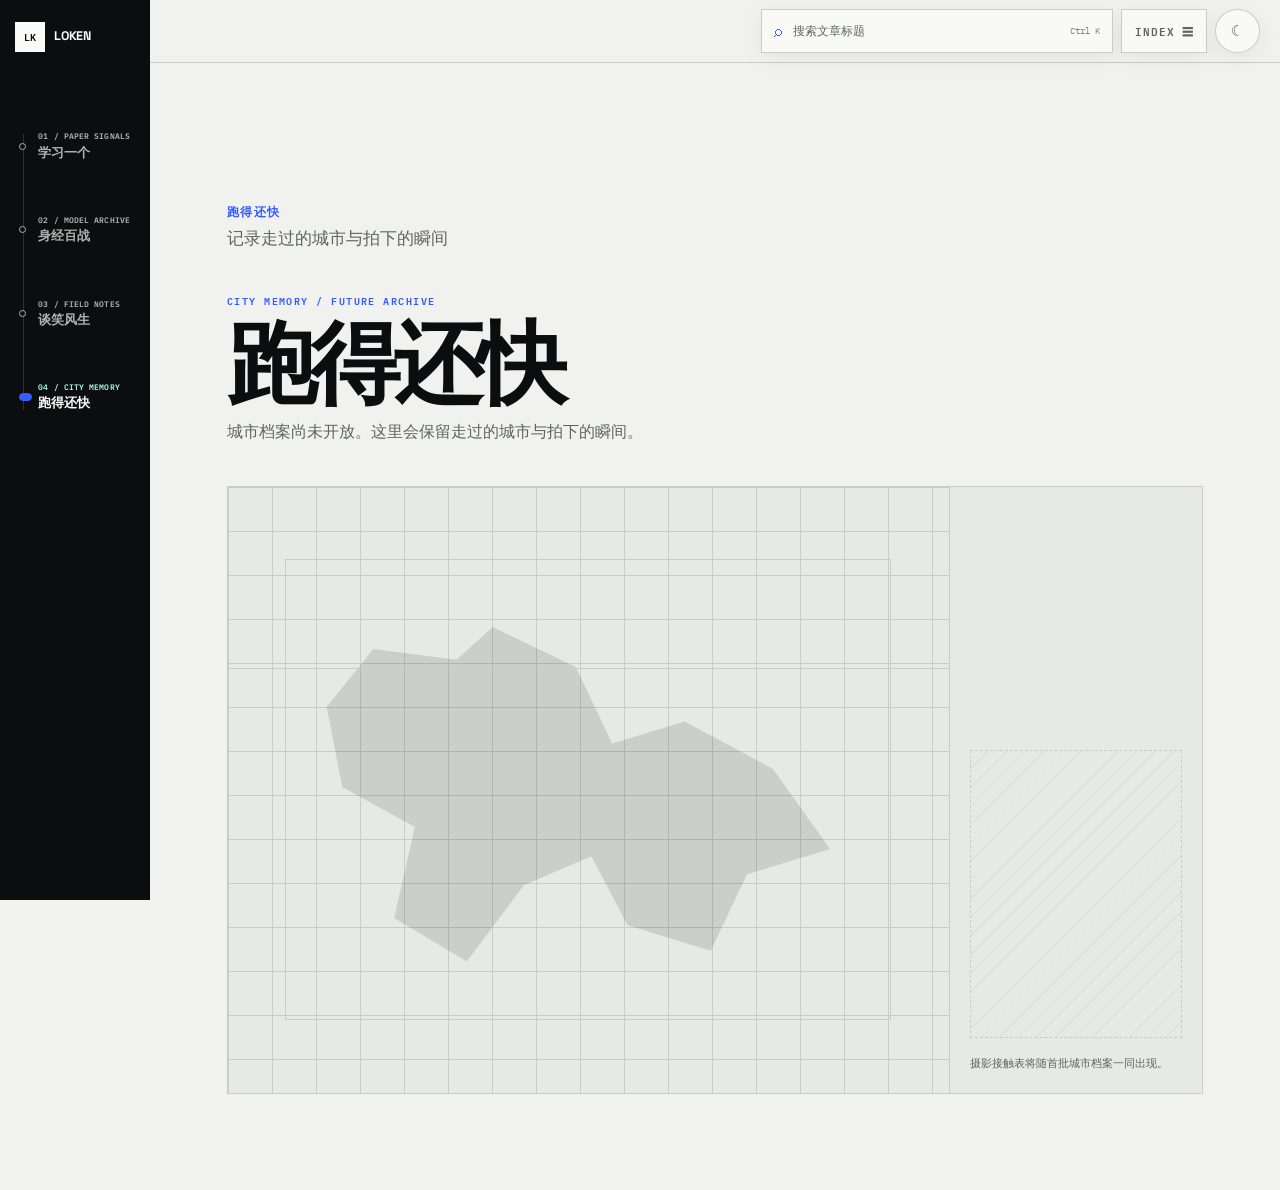
==== commit a45aeffd: "fix: harden shell drawer accessibility" ====
--- a/docs/journeys/index.html
+++ b/docs/journeys/index.html
@@ -35,9 +35,10 @@
     <div class="site-search" data-search-root>
       <label class="site-search-field" for="search-input">
         <span aria-hidden="true">⌕</span>
-        <input id="search-input" type="search" placeholder="搜索文章标题" role="combobox"
+        <input id="search-input" type="search" placeholder="搜索文章标题"
+               aria-label="搜索文章标题" role="combobox"
                autocomplete="off" aria-autocomplete="list" aria-controls="search-results" aria-expanded="false">
-        <kbd>Ctrl K</kbd>
+        <kbd aria-hidden="true">Ctrl K</kbd>
       </label>
       <div class="search-popover" data-search-popover hidden>
         <p class="search-status" data-search-status aria-live="polite">输入标题关键词开始搜索</p>
@@ -52,6 +53,8 @@
   <div class="sidebar-scrim" data-sidebar-close></div>
   <div class="context-scrim" data-context-scrim></div>
 <div class="navigation-shell" id="navigation-shell">
+  <button class="navigation-close" type="button" data-navigation-close
+          aria-label="关闭导航" hidden>×</button>
   <aside class="primary-sidebar" aria-label="知识主题">
     <a class="primary-brand" href="../index.html" aria-label="LOKEN 首页"><span class="brand-mark" aria-hidden="true">LK</span><span class="brand-wordmark">LOKEN</span></a>
     <nav class="primary-navigation" aria-label="知识主题">
--- a/docs/assets/css/site.css
+++ b/docs/assets/css/site.css
@@ -111,6 +111,7 @@
   z-index: 40;
   width: var(--navigation-width);
 }
+.navigation-close { display: none; }
 :root:not(.js) .navigation-shell { position: static; width: 100%; }
 :root:not(.js) .primary-sidebar { min-height: 0; }
 :root:not(.js) .page-content { margin-left: 0; }
@@ -216,13 +217,18 @@
   width: var(--context-drawer-width);
   border-right: 1px solid var(--line);
   box-shadow: var(--shadow);
+  visibility: hidden;
+  opacity: 0;
   pointer-events: none;
-  transform: translateX(-104%);
-  transition: transform .2s ease;
+  transform: translateX(.75rem);
+  transition: opacity .16s ease, transform .2s ease, visibility 0s linear .2s;
 }
 .js[data-context-open="true"] .context-drawer {
+  visibility: visible;
+  opacity: 1;
   pointer-events: auto;
   transform: translateX(0);
+  transition-delay: 0s;
 }
 .context-drawer-header {
   position: sticky;
@@ -661,7 +667,8 @@
 .site-search-field input:focus-visible, .theme-toggle:focus-visible,
 .context-drawer-header button:focus-visible, .search-result:focus-visible, .archive-year-toggle:focus-visible,
 .archive-month-tabs button:focus-visible, .paper-table a:focus-visible, .writing-entry a:focus-visible,
-.writing-body a:focus-visible, .writing-toc a:focus-visible, .summary-back:focus-visible {
+.writing-body a:focus-visible, .writing-toc a:focus-visible, .summary-back:focus-visible,
+.navigation-close:focus-visible {
   outline: 2px solid var(--accent);
   outline-offset: 2px;
 }
@@ -678,6 +685,22 @@
   .sidebar-toggle { display: flex; align-items: center; gap: .45rem; padding: 0 .8rem; }
   .site-search { margin-left: auto; }
   .navigation-shell { width: min(100vw, 29rem); box-shadow: var(--shadow); }
+  .navigation-close:not([hidden]) {
+    position: sticky;
+    top: .75rem;
+    z-index: 3;
+    display: grid;
+    width: 2.75rem;
+    min-height: 2.75rem;
+    flex: 0 0 auto;
+    align-self: flex-end;
+    place-items: center;
+    margin: .75rem .75rem -3.5rem 0;
+    border: 1px solid var(--rail-line);
+    background: var(--rail);
+    color: var(--rail-text);
+    font-size: 1.2rem;
+  }
   .js .navigation-shell { display: flex; flex-direction: column; overflow-y: auto; transform: translateX(-105%); transition: transform .2s ease; }
   :root:not(.js) .navigation-shell { position: static; width: 100%; min-height: 100vh; }
   .primary-sidebar { min-height: 0; flex: 0 0 auto; }
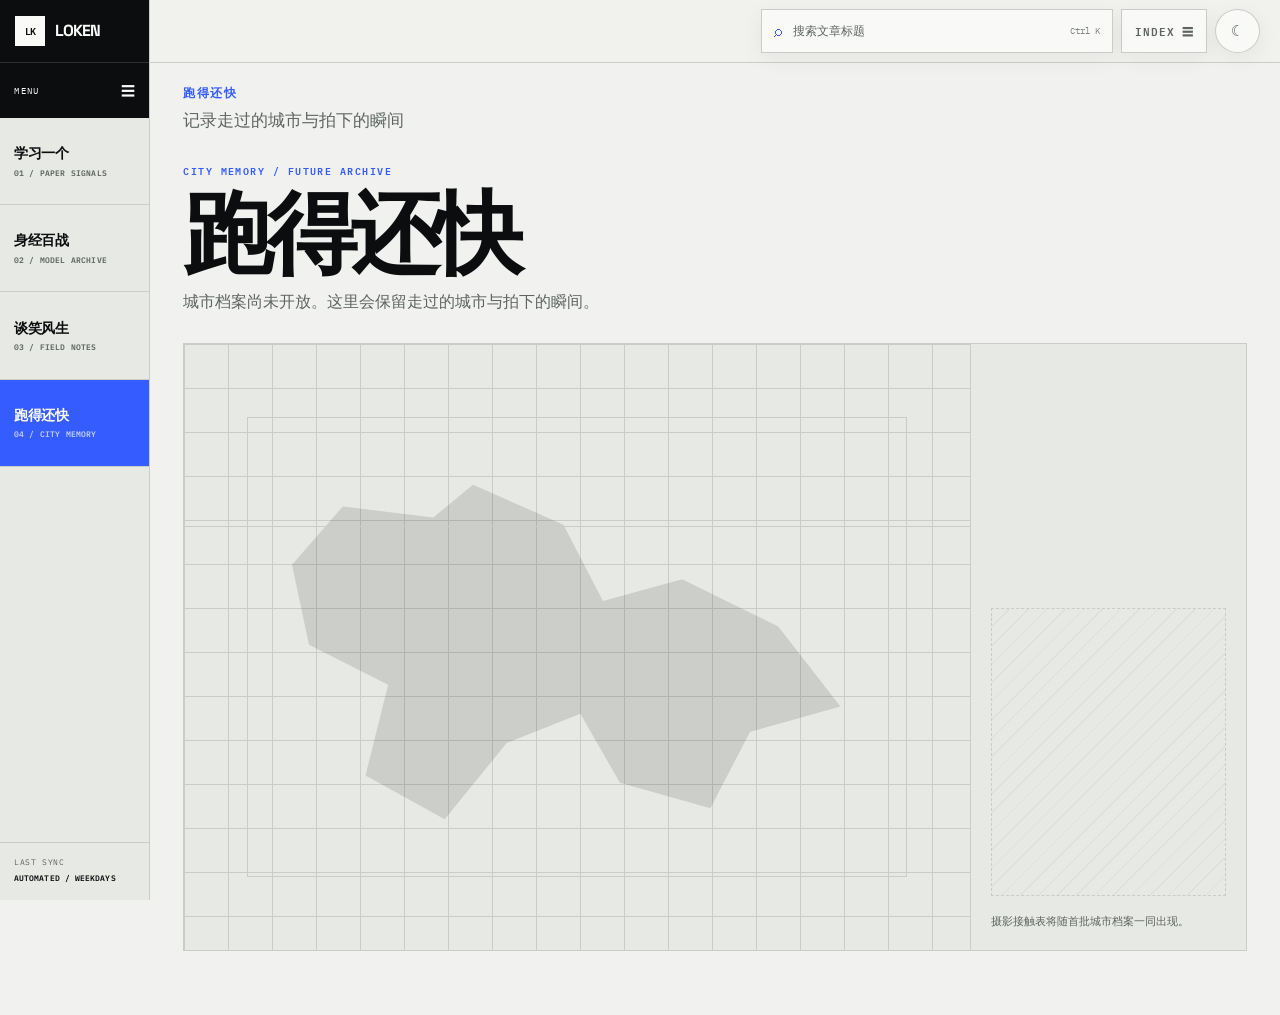
==== commit 09958c2c: "fix: restore modular site layout" ====
--- a/docs/journeys/index.html
+++ b/docs/journeys/index.html
@@ -21,11 +21,11 @@
       if (contextOpen === "false") document.documentElement.dataset.contextOpen = "true";
     })();
   </script>
-  <link rel="stylesheet" href="../assets/css/site.css?v=5">
-  <script src="../assets/js/site-shell.js?v=5" defer></script>
-  <script src="../assets/js/search-core.js?v=5" defer></script>
-  <script src="../assets/js/search.js?v=5" defer></script>
-  <script src="../assets/js/sidebar.js?v=5" defer></script>
+  <link rel="stylesheet" href="../assets/css/site.css?v=6">
+  <script src="../assets/js/site-shell.js?v=6" defer></script>
+  <script src="../assets/js/search-core.js?v=6" defer></script>
+  <script src="../assets/js/search.js?v=6" defer></script>
+  <script src="../assets/js/sidebar.js?v=6" defer></script>
 </head>
 <body data-site-root="../" data-active-section="journeys" class="journey-page">
   <header class="site-utility" aria-label="页面工具">
@@ -57,12 +57,14 @@
           aria-label="关闭导航" hidden>×</button>
   <aside class="primary-sidebar" aria-label="知识主题">
     <a class="primary-brand" href="../index.html" aria-label="LOKEN 首页"><span class="brand-mark" aria-hidden="true">LK</span><span class="brand-wordmark">LOKEN</span></a>
+    <div class="primary-menu" aria-hidden="true"><span>MENU</span><span>☰</span></div>
     <nav class="primary-navigation" aria-label="知识主题">
-      <a class="primary-nav-item" href="../index.html"><span class="primary-nav-marker" aria-hidden="true"></span><span class="primary-nav-copy"><span class="primary-nav-meta">01 / PAPER SIGNALS</span><span class="primary-nav-label">学习一个</span></span></a>
-      <a class="primary-nav-item" href="../milestone-models/flux.html"><span class="primary-nav-marker" aria-hidden="true"></span><span class="primary-nav-copy"><span class="primary-nav-meta">02 / MODEL ARCHIVE</span><span class="primary-nav-label">身经百战</span></span></a>
-      <a class="primary-nav-item" href="../writings/index.html"><span class="primary-nav-marker" aria-hidden="true"></span><span class="primary-nav-copy"><span class="primary-nav-meta">03 / FIELD NOTES</span><span class="primary-nav-label">谈笑风生</span></span></a>
-      <a class="primary-nav-item is-active" href="../journeys/index.html" aria-current="page"><span class="primary-nav-marker" aria-hidden="true"></span><span class="primary-nav-copy"><span class="primary-nav-meta">04 / CITY MEMORY</span><span class="primary-nav-label">跑得还快</span></span></a>
+      <a class="primary-nav-item" href="../index.html"><span class="primary-nav-copy"><span class="primary-nav-label">学习一个</span><span class="primary-nav-meta">01 / PAPER SIGNALS</span></span></a>
+      <a class="primary-nav-item" href="../milestone-models/flux.html"><span class="primary-nav-copy"><span class="primary-nav-label">身经百战</span><span class="primary-nav-meta">02 / MODEL ARCHIVE</span></span></a>
+      <a class="primary-nav-item" href="../writings/index.html"><span class="primary-nav-copy"><span class="primary-nav-label">谈笑风生</span><span class="primary-nav-meta">03 / FIELD NOTES</span></span></a>
+      <a class="primary-nav-item is-active" href="../journeys/index.html" aria-current="page"><span class="primary-nav-copy"><span class="primary-nav-label">跑得还快</span><span class="primary-nav-meta">04 / CITY MEMORY</span></span></a>
     </nav>
+    <div class="primary-sidebar-status"><span>LAST SYNC</span><strong>AUTOMATED / WEEKDAYS</strong></div>
   </aside>
   <div id="paper-sidebar">
   <aside class="context-drawer" id="context-drawer" aria-label="本页目录">
--- a/docs/assets/css/site.css
+++ b/docs/assets/css/site.css
@@ -29,6 +29,7 @@
   --grid: #C9CCC7;
   --signal-blue: #355CFF;
   --live-mint: #A8FFDF;
+  --error: #9D1F18;
   --canvas: var(--gallery);
   --surface: var(--white);
   --surface-muted: #e7e9e4;
@@ -68,6 +69,7 @@
   --row-line: #272c29;
   --accent: #7897ff;
   --accent-soft: rgba(120, 151, 255, .12);
+  --error: #FF8F86;
   --hover: rgba(241, 242, 239, .055);
   --row-hover: rgba(120, 151, 255, .08);
   --rail: #060708;
@@ -122,20 +124,23 @@
   min-width: 0;
   flex-direction: column;
   overflow: hidden;
+  border-right: 1px solid var(--line);
+  background: var(--surface-muted);
+  color: var(--text);
+}
+.primary-brand {
+  display: inline-flex;
+  min-height: var(--utility-height);
+  align-items: center;
+  gap: .55rem;
+  width: 100%;
+  flex: 0 0 auto;
+  padding: 0 .875rem;
   background: var(--rail);
   color: var(--rail-text);
-  padding: 1.3rem .7rem 2rem;
-}
-.primary-brand {
-  display: inline-flex;
-  align-items: center;
-  gap: .55rem;
-  width: fit-content;
-  margin: 0 0 3.2rem .15rem;
-  color: var(--rail-text);
-  font-size: .78rem;
-  font-weight: 700;
-  letter-spacing: -.03em;
+  font-size: 1rem;
+  font-weight: 800;
+  letter-spacing: -.055em;
   line-height: 1.1;
   text-decoration: none;
 }
@@ -153,53 +158,53 @@
   letter-spacing: -.08em;
 }
 .brand-wordmark { color: var(--rail-text); }
-.primary-navigation { position: relative; display: grid; gap: .42rem; margin-top: .25rem; }
-.primary-navigation::before {
-  content: "";
-  position: absolute;
-  top: 1.6rem;
-  bottom: 1.6rem;
-  left: .72rem;
-  width: 1px;
-  background: var(--rail-line);
-}
+.primary-menu {
+  display: flex;
+  min-height: 3.5rem;
+  flex: 0 0 auto;
+  align-items: center;
+  justify-content: space-between;
+  border-top: 1px solid var(--rail-line);
+  background: var(--rail);
+  color: var(--rail-text);
+  padding: 0 .9rem;
+  font-family: var(--mono);
+  font-size: .58rem;
+  letter-spacing: .12em;
+}
+.primary-menu span:last-child { font-size: .9rem; letter-spacing: 0; }
+.primary-navigation { display: grid; flex: 0 0 auto; }
 .primary-nav-item {
-  position: relative;
   display: grid;
-  min-height: 4.8rem;
-  grid-template-columns: .85rem minmax(0, 1fr);
+  min-height: 5.45rem;
+  grid-template-columns: minmax(0, 1fr);
   align-items: center;
-  gap: .35rem;
-  border-radius: .3rem;
-  color: var(--rail-muted);
-  padding: .7rem .2rem .7rem .5rem;
+  border-bottom: 1px solid var(--line);
+  color: var(--text);
+  padding: .9rem .875rem;
   text-decoration: none;
   transition: color .16s ease, background-color .16s ease;
 }
-.primary-nav-marker {
-  position: relative;
-  z-index: 1;
-  display: block;
-  width: .45rem;
-  height: .45rem;
-  border: 1px solid var(--rail-muted);
-  border-radius: 50%;
-  background: var(--rail);
-  transition: width .16s ease, border-color .16s ease, background-color .16s ease;
-}
-.primary-nav-copy { display: grid; gap: .12rem; min-width: 0; }
-.primary-nav-meta { color: var(--rail-muted); font-family: var(--mono); font-size: .51rem; font-weight: 600; letter-spacing: .01em; line-height: 1.25; white-space: nowrap; }
-.primary-nav-label { font-size: .82rem; font-weight: 620; letter-spacing: -.01em; line-height: 1.35; white-space: nowrap; }
-.primary-nav-item:hover { background: rgba(255, 255, 255, .05); color: var(--rail-text); }
-.primary-nav-item.is-active { color: var(--rail-text); }
-.primary-nav-item.is-active .primary-nav-marker {
-  width: .8rem;
-  border-color: var(--accent);
-  border-radius: 999px;
-  background: var(--accent);
-}
-.primary-nav-item.is-active .primary-nav-label { font-weight: 760; }
-.primary-nav-item.is-active .primary-nav-meta { color: var(--live-mint); }
+.primary-nav-copy { display: grid; gap: .35rem; min-width: 0; }
+.primary-nav-meta { color: var(--muted); font-family: var(--mono); font-size: .5rem; font-weight: 600; letter-spacing: .02em; line-height: 1.25; white-space: nowrap; }
+.primary-nav-label { font-size: .9rem; font-weight: 720; letter-spacing: -.02em; line-height: 1.25; white-space: nowrap; }
+.primary-nav-item:hover { background: var(--hover); }
+.primary-nav-item.is-active { background: var(--signal-blue); color: var(--white); }
+.primary-nav-item.is-active .primary-nav-label { font-weight: 800; }
+.primary-nav-item.is-active .primary-nav-meta { color: rgba(250, 251, 248, .72); }
+.primary-sidebar-status {
+  display: grid;
+  gap: .2rem;
+  margin-top: auto;
+  border-top: 1px solid var(--line);
+  padding: .9rem .875rem 1rem;
+  color: var(--muted);
+  font-family: var(--mono);
+  font-size: .5rem;
+  line-height: 1.45;
+  letter-spacing: .08em;
+}
+.primary-sidebar-status strong { color: var(--text); font-size: .52rem; font-weight: 600; letter-spacing: .01em; }
 
 .context-drawer {
   min-width: 0;
@@ -406,29 +411,23 @@
 /* Learning archive. */
 .hero {
   display: grid;
-  max-width: 96rem;
-  min-height: 25rem;
-  grid-template-columns: minmax(0, 1fr) auto;
-  grid-template-areas: "intro intro" "title stats" "updated stats";
-  align-content: end;
+  min-height: 0;
+  grid-template-columns: minmax(0, 1fr);
+  grid-template-areas: "intro";
+  align-content: start;
   align-items: end;
-  gap: .65rem clamp(2rem, 5vw, 6rem);
+  gap: .45rem;
   border-bottom: 1px solid var(--line);
-  padding: clamp(7rem, 11vw, 10rem) clamp(1.5rem, 5vw, 5rem) 3.5rem;
-}
-.hero > .section-intro { grid-area: intro; margin-bottom: 2.25rem; }
-.hero h1 { grid-area: title; margin: 0; font-size: clamp(3.2rem, 7vw, 5.75rem); font-weight: 780; letter-spacing: -.075em; line-height: .92; }
-.hero-stats { grid-area: stats; display: flex; gap: clamp(1.2rem, 3vw, 2.5rem); margin: 0 0 .15rem; }
-.hero-stats div { display: grid; gap: .15rem; }
-.hero-stats strong { font-family: var(--mono); font-size: 1.22rem; line-height: 1; }
-.hero-stats span, .updated { color: var(--muted); font-family: var(--mono); font-size: .64rem; letter-spacing: .12em; text-transform: uppercase; }
-.updated { grid-area: updated; margin: .4rem 0 0; }
-.topic-section { max-width: 96rem; border-bottom: 1px solid var(--line); padding: clamp(3rem, 6vw, 5.25rem) clamp(1.25rem, 5vw, 5rem); }
+  padding: 1.4rem clamp(1.25rem, 2.6vw, 2.5rem) 1.25rem;
+}
+.hero > .section-intro { grid-area: intro; max-width: 52rem; gap: .45rem; }
+.hero h1 { margin: .1rem 0 0; font-size: clamp(2rem, 3.3vw, 3rem); font-weight: 780; letter-spacing: -.06em; line-height: .95; }
+.topic-section { border-bottom: 1px solid var(--line); padding: clamp(2rem, 3.5vw, 3.25rem) clamp(1.25rem, 2.6vw, 2.5rem); }
 .topic-header { display: grid; grid-template-columns: minmax(0, 1fr) auto; align-items: end; margin-bottom: 2rem; }
 .topic-header p { grid-column: 1 / -1; margin: 0 0 .55rem; color: var(--accent); font-family: var(--mono); font-size: .64rem; font-weight: 700; letter-spacing: .15em; text-transform: uppercase; }
 .topic-header h2 { margin: 0; font-size: clamp(1.7rem, 3vw, 2.4rem); font-weight: 740; letter-spacing: -.045em; line-height: 1.08; }
 .topic-header > span { color: var(--muted); font-family: var(--mono); font-size: .7rem; }
-.learning-workspace { display: grid; max-width: 96rem; grid-template-columns: minmax(0, 1fr) minmax(18rem, 22rem); align-items: start; }
+.learning-workspace { display: grid; grid-template-columns: minmax(0, 1fr) minmax(20rem, 30%); align-items: start; }
 .learning-archive { min-width: 0; grid-column: 1; }
 .learning-archive .topic-section { max-width: none; }
 [data-summary-panel-home] { display: none; }
@@ -436,7 +435,7 @@
 .paper-summary-header { position: sticky; top: 0; z-index: 1; border-bottom: 1px solid var(--line); background: var(--surface); padding: 1.1rem 1.2rem; }
 .paper-summary-header h2 { margin: 0; font-size: 1.05rem; line-height: 1.35; }
 [data-summary-content] { padding: 1.2rem; }
-[data-summary-content].has-error { color: #b42318; }
+[data-summary-content].has-error { color: var(--error); }
 [data-summary-direct] { display: block; margin: 0 1.2rem 1.4rem; color: var(--accent); font-size: .8rem; font-weight: 700; text-decoration: none; }
 [data-summary-direct]:hover { text-decoration: underline; text-underline-offset: .2em; }
 .archive-year { margin: 0; border-block: 1px solid var(--line); overflow: clip; }
@@ -478,7 +477,7 @@
 .summary-link { font-weight: 700; }
 .paper-summary { text-align: left; }
 .summary-pending, .muted { color: var(--muted); }
-footer { max-width: 96rem; padding: 2.2rem clamp(1.25rem, 5vw, 5rem); color: var(--muted); font-size: .72rem; }
+footer { padding: 2.2rem clamp(1.25rem, 2.6vw, 2.5rem); color: var(--muted); font-size: .72rem; }
 
 /* Standalone notes. */
 .summary-page { min-height: 100vh; background: var(--canvas); }
@@ -507,7 +506,7 @@
 
 /* City Memory: an explicitly empty archive, not fabricated travel data. */
 .journey-page { min-height: 100vh; }
-.journey-archive { display: grid; max-width: 96rem; gap: 2.5rem; padding: clamp(7rem, 11vw, 10rem) clamp(1.5rem, 6vw, 6rem) 6rem; }
+.journey-archive { display: grid; gap: 1.75rem; padding: 1.4rem clamp(1.25rem, 2.6vw, 2.5rem) 4rem; }
 .journey-archive > .section-intro { max-width: 30rem; }
 .journey-header { display: grid; max-width: 48rem; gap: .85rem; }
 .journey-header > p { margin: 0; color: var(--muted); font-size: 1rem; line-height: 1.65; }
@@ -529,10 +528,10 @@
 .milestone-family-link.is-active { border-left-color: var(--accent); background: var(--accent-soft); color: var(--text); font-weight: 720; }
 .milestone-family-link.is-planned { color: var(--muted-strong); cursor: not-allowed; }
 .milestone-page { min-height: 100vh; }
-.milestone-hero { display: grid; max-width: 96rem; min-height: 27rem; grid-template-columns: minmax(0, 1fr) auto; align-content: end; align-items: end; gap: .8rem 3rem; border-bottom: 1px solid var(--line); padding: clamp(7rem, 11vw, 10rem) clamp(1.5rem, 5vw, 5rem) 3.5rem; }
-.milestone-hero > .section-intro { grid-column: 1 / -1; margin-bottom: 2.25rem; }
+.milestone-hero { display: grid; min-height: 0; grid-template-columns: minmax(0, 1fr) auto; align-content: start; align-items: end; gap: .6rem 2rem; border-bottom: 1px solid var(--line); padding: 1.4rem clamp(1.25rem, 2.6vw, 2.5rem) 1.25rem; }
+.milestone-hero > .section-intro { grid-column: 1 / -1; margin-bottom: .65rem; }
 .milestone-title-block > p, .milestone-panel-heading p { margin: 0 0 .5rem; color: var(--accent); font-family: var(--mono); font-size: .62rem; font-weight: 700; letter-spacing: .15em; text-transform: uppercase; }
-.milestone-hero h1 { margin: 0; font-size: clamp(3.2rem, 7vw, 5.75rem); font-weight: 780; letter-spacing: -.075em; line-height: .92; }
+.milestone-hero h1 { margin: 0; font-size: clamp(2.25rem, 4vw, 3.5rem); font-weight: 780; letter-spacing: -.065em; line-height: .92; }
 .milestone-title-block > span { display: block; margin-top: .9rem; color: var(--muted); font-size: .88rem; }
 .milestone-hero-meta { display: grid; justify-items: end; gap: .85rem; margin: 0; }
 .milestone-hero-meta > p { margin: 0; color: var(--muted); font-family: var(--mono); font-size: .64rem; letter-spacing: .1em; text-transform: uppercase; }
@@ -543,7 +542,7 @@
 .release-status.status-released { border-color: var(--text); color: var(--text); }
 .release-status.status-early-access { border-style: dashed; }
 .release-status.status-announced { opacity: .72; }
-.milestone-workspace { display: grid; max-width: 96rem; gap: 3.5rem; padding: 3rem clamp(1.25rem, 5vw, 5rem) 5rem; }
+.milestone-workspace { display: grid; gap: 2rem; padding: 2rem clamp(1.25rem, 2.6vw, 2.5rem) 4rem; }
 .milestone-overview { display: grid; grid-template-columns: minmax(0, 1.35fr) minmax(17rem, .65fr); min-width: 0; border-block: 1px solid var(--line); }
 .milestone-overview > .timeline-panel { border: 0; border-right: 1px solid var(--line); }
 .model-specimen { display: grid; align-content: start; gap: 1.25rem; padding: 1.25rem; background: var(--surface-muted); }
@@ -603,17 +602,17 @@
 /* Writings: editorial stream and long-form reading. */
 .writings-index-page, .writing-article-page { overflow-x: clip; }
 .writing-filter-heading { margin: 1.2rem .55rem .35rem; color: var(--muted); font-family: var(--mono); font-size: .6rem; font-weight: 700; letter-spacing: .14em; text-transform: uppercase; }
-.writings-hero { display: grid; max-width: 80rem; min-height: 25rem; grid-template-columns: minmax(0, 1fr) auto; align-content: end; align-items: end; gap: .8rem 2rem; border-bottom: 1px solid var(--line); padding: clamp(7rem, 11vw, 10rem) clamp(1.5rem, 6vw, 6rem) 3.5rem; }
-.writings-hero > .section-intro { grid-column: 1 / -1; margin-bottom: 2.25rem; }
-.writings-hero h1 { margin: 0; font-size: clamp(3.2rem, 7vw, 5.75rem); font-weight: 780; letter-spacing: -.075em; line-height: .92; }
+.writings-hero { display: grid; min-height: 0; grid-template-columns: minmax(0, 1fr) auto; align-content: start; align-items: end; gap: .6rem 2rem; border-bottom: 1px solid var(--line); padding: 1.4rem clamp(1.25rem, 2.6vw, 2.5rem) 1.25rem; }
+.writings-hero > .section-intro { grid-column: 1 / -1; margin-bottom: .65rem; }
+.writings-hero h1 { margin: 0; font-size: clamp(2.25rem, 4vw, 3.5rem); font-weight: 780; letter-spacing: -.065em; line-height: .92; }
 .writings-hero > p { margin: 0 0 .2rem; color: var(--muted); font-family: var(--mono); font-size: .67rem; }
-.writing-editorial-layout { position: relative; max-width: 96rem; min-height: 24rem; padding: 0 clamp(1.5rem, 6vw, 6rem) 6rem; }
+.writing-editorial-layout { position: relative; min-height: 24rem; padding: 0 clamp(1.25rem, 2.6vw, 2.5rem) 5rem; }
 .writing-editorial-stream { max-width: min(100%, 66rem); }
 .writing-stream { max-width: 66rem; }
 .writing-feature { display: grid; grid-template-columns: 9rem minmax(0, 1fr); gap: clamp(1.5rem, 4vw, 3rem); border-bottom: 2px solid var(--text); padding: 2.75rem 0; }
 .writing-feature .writing-entry-content h2 { max-width: 50rem; font-size: clamp(1.9rem, 4.2vw, 3.5rem); letter-spacing: -.055em; line-height: 1.02; }
 .writing-feature .writing-entry-content > p:not(.writing-tags) { font-size: 1.05rem; }
-.writing-source-rail { position: absolute; top: 0; right: clamp(1.5rem, 6vw, 6rem); display: grid; width: min(13rem, 18vw); gap: .7rem; border-left: 1px solid var(--line); padding: 1.1rem 0 1.1rem 1rem; }
+.writing-source-rail { position: absolute; top: 0; right: clamp(1.25rem, 2.6vw, 2.5rem); display: grid; width: min(13rem, 18vw); gap: .7rem; border-left: 1px solid var(--line); padding: 1.1rem 0 1.1rem 1rem; }
 .writing-source-rail p, .writing-source-rail ul, .writing-source-rail span { margin: 0; }
 .writing-source-rail p, .writing-source-rail span { color: var(--muted); font-family: var(--mono); font-size: .62rem; letter-spacing: .08em; }
 .writing-source-rail ul { display: grid; gap: .35rem; padding: 0; list-style: none; color: var(--text); font-size: .8rem; }
@@ -675,7 +674,6 @@
 
 @media (max-width: 1100px) and (min-width: 901px) {
   .hero, .milestone-hero { grid-template-columns: minmax(0, 1fr); grid-template-areas: "intro" "title" "stats" "updated"; }
-  .hero-stats { margin-top: 1rem; }
   .milestone-hero-meta { justify-items: start; margin-top: 1rem; }
   .status-legend { justify-content: flex-start; }
 }
@@ -718,19 +716,20 @@
   body.sidebar-open .sidebar-scrim { display: block; }
   body.sidebar-open { overflow: hidden; }
   body.sidebar-open .site-utility { opacity: 0; pointer-events: none; }
-  .hero, .milestone-hero { min-height: 0; grid-template-columns: minmax(0, 1fr); grid-template-areas: "intro" "title" "stats" "updated"; padding-top: 7.5rem; }
-  .hero-stats { margin-top: 1.25rem; }
+  .hero { min-height: 0; grid-template-columns: minmax(0, 1fr); grid-template-areas: "intro"; padding-top: 1.4rem; }
+  .milestone-hero { min-height: 0; grid-template-columns: minmax(0, 1fr); grid-template-areas: none; padding-top: 1.4rem; }
   .milestone-hero > .section-intro { grid-column: auto; }
   .milestone-hero-meta { justify-items: start; margin-top: 1.2rem; }
   .status-legend { justify-content: flex-start; }
   .milestone-overview { grid-template-columns: minmax(0, 1fr); }
   .milestone-overview > .timeline-panel { border-right: 0; border-bottom: 1px solid var(--line); }
-  .writings-hero, .writing-article { padding-top: 7.5rem; }
+  .writings-hero { padding-top: 1.4rem; }
+  .writing-article { padding-top: 2rem; }
   .writing-entry { grid-template-columns: 8rem minmax(0, 1fr); }
   .writing-feature { grid-template-columns: 8rem minmax(0, 1fr); }
   .writing-editorial-layout { padding-right: clamp(1.5rem, 6vw, 6rem); }
   .writing-source-rail { position: static; width: auto; margin: 0 0 3rem; border-left: 0; border-top: 1px solid var(--line); padding: 1rem 0; }
-  .journey-archive { padding-top: 7.5rem; }
+  .journey-archive { padding-top: 1.4rem; }
   .journey-map-placeholder { grid-template-columns: minmax(0, 1fr); }
   .journey-map-grid { border-right: 0; border-bottom: 1px solid var(--line); }
   .journey-photo-contact { grid-template-columns: minmax(0, 1fr) minmax(12rem, .45fr); align-items: end; }
@@ -739,6 +738,7 @@
 }
 
 @media (max-width: 600px) {
+  .page-content { padding-top: 7.25rem; }
   .site-utility { flex-wrap: wrap; align-items: center; }
   .site-search { width: 100%; order: 3; margin-left: 0; }
   .site-search-field { width: 100%; }
@@ -746,37 +746,18 @@
   .search-popover { max-height: min(28rem, calc(100vh - 9.5rem)); }
   .theme-toggle { width: 2.7rem; }
   .navigation-shell { width: 100vw; }
-  .primary-sidebar { padding-inline: .55rem; }
-  .primary-brand { margin-left: .35rem; }
+  .primary-sidebar { padding-inline: 0; }
+  .primary-brand { margin-left: 0; }
   .brand-mark { width: 1.75rem; height: 1.75rem; }
-  .primary-navigation::before { left: .72rem; }
-  .primary-nav-item { padding-left: .5rem; }
-  .hero, .milestone-hero, .writings-hero { padding: 10.25rem 1.25rem 2.5rem; }
-  .hero h1, .milestone-hero h1, .writings-hero h1 { font-size: clamp(3.05rem, 16vw, 4.2rem); }
-  .hero > .section-intro, .milestone-hero > .section-intro, .writings-hero > .section-intro { margin-bottom: 1.8rem; }
-  .hero-stats { gap: 1.5rem; }
+  .primary-nav-item { padding-inline: 1rem; }
+  .hero, .milestone-hero, .writings-hero { padding: 1.4rem 1.25rem 1.25rem; }
+  .hero h1, .milestone-hero h1, .writings-hero h1 { font-size: clamp(2rem, 12vw, 3rem); }
+  .hero > .section-intro, .milestone-hero > .section-intro, .writings-hero > .section-intro { margin-bottom: .65rem; }
   .topic-section { padding: 3rem 1.25rem; }
   .topic-header { display: block; }
   .topic-header > span { display: block; margin-top: .55rem; }
   .archive-year-header { grid-template-columns: auto minmax(8rem, 1fr) auto; }
   .archive-month-tabs { grid-column: 1 / -1; grid-row: 2; border-top: 1px solid var(--line); padding-left: .7rem; }
-  .table-scroll { overflow: visible; }
-  .paper-table, .paper-table tbody, .paper-table tr, .paper-table td { display: block; width: 100%; }
-  .paper-table thead { position: absolute; width: 1px; height: 1px; padding: 0; overflow: hidden; clip: rect(0, 0, 0, 0); white-space: nowrap; border: 0; }
-  .paper-table tr { border-bottom: 1px solid var(--row-line); padding: 1rem 0; }
-  .paper-table tr:last-child { border-bottom: 0; }
-  .paper-table td, .paper-table th:first-child, .paper-table td:first-child, .paper-table th:last-child, .paper-table td:last-child {
-    display: grid;
-    width: 100%;
-    min-width: 0;
-    grid-template-columns: 5.25rem minmax(0, 1fr);
-    gap: .75rem;
-    border: 0;
-    padding: .34rem .7rem;
-    white-space: normal;
-  }
-  .paper-table td::before { content: attr(data-label); color: var(--muted); font-family: var(--mono); font-size: .59rem; letter-spacing: .06em; text-transform: uppercase; }
-  .paper-title { min-width: 0; }
   .milestone-workspace { gap: 2.5rem; padding: 2.5rem 1.25rem 4rem; }
   .milestone-panel-heading { align-items: start; padding-inline: .25rem; }
   .milestone-panel-heading > span { max-width: 9rem; white-space: normal; text-align: right; }
@@ -790,12 +771,12 @@
   .writing-entry { grid-template-columns: minmax(0, 1fr); gap: 1rem; padding: 1.8rem 0; }
   .writing-source-rail { margin: 0 0 2.5rem; }
   .writing-meta { display: flex; flex-wrap: wrap; gap: .35rem .75rem; }
-  .writing-article { padding: 10.25rem 1.25rem 5rem; }
+  .writing-article { padding: 2rem 1.25rem 5rem; }
   .writing-header h1 { font-size: clamp(2.2rem, 11vw, 3.15rem); }
   .writing-body { font-size: 1rem; }
   .writing-body pre, .writing-table-scroll { max-width: calc(100vw - 2.5rem); }
-  .empty-section { padding: 10.5rem 1.25rem 5rem; }
-  .journey-archive { gap: 2rem; padding: 10.25rem 1.25rem 4rem; }
+  .empty-section { padding: 2rem 1.25rem 5rem; }
+  .journey-archive { gap: 2rem; padding: 1.4rem 1.25rem 4rem; }
   .journey-map-placeholder { min-height: 0; }
   .journey-map-grid { min-height: 19rem; }
   .journey-photo-contact { grid-template-columns: minmax(0, 1fr); }
@@ -803,5 +784,5 @@
 
 @media (prefers-reduced-motion: reduce) {
   html { scroll-behavior: auto; }
-  .navigation-shell, .context-drawer, .primary-nav-item, .primary-nav-marker { transition: none; }
-}
+  .navigation-shell, .context-drawer, .primary-nav-item { transition: none; }
+}
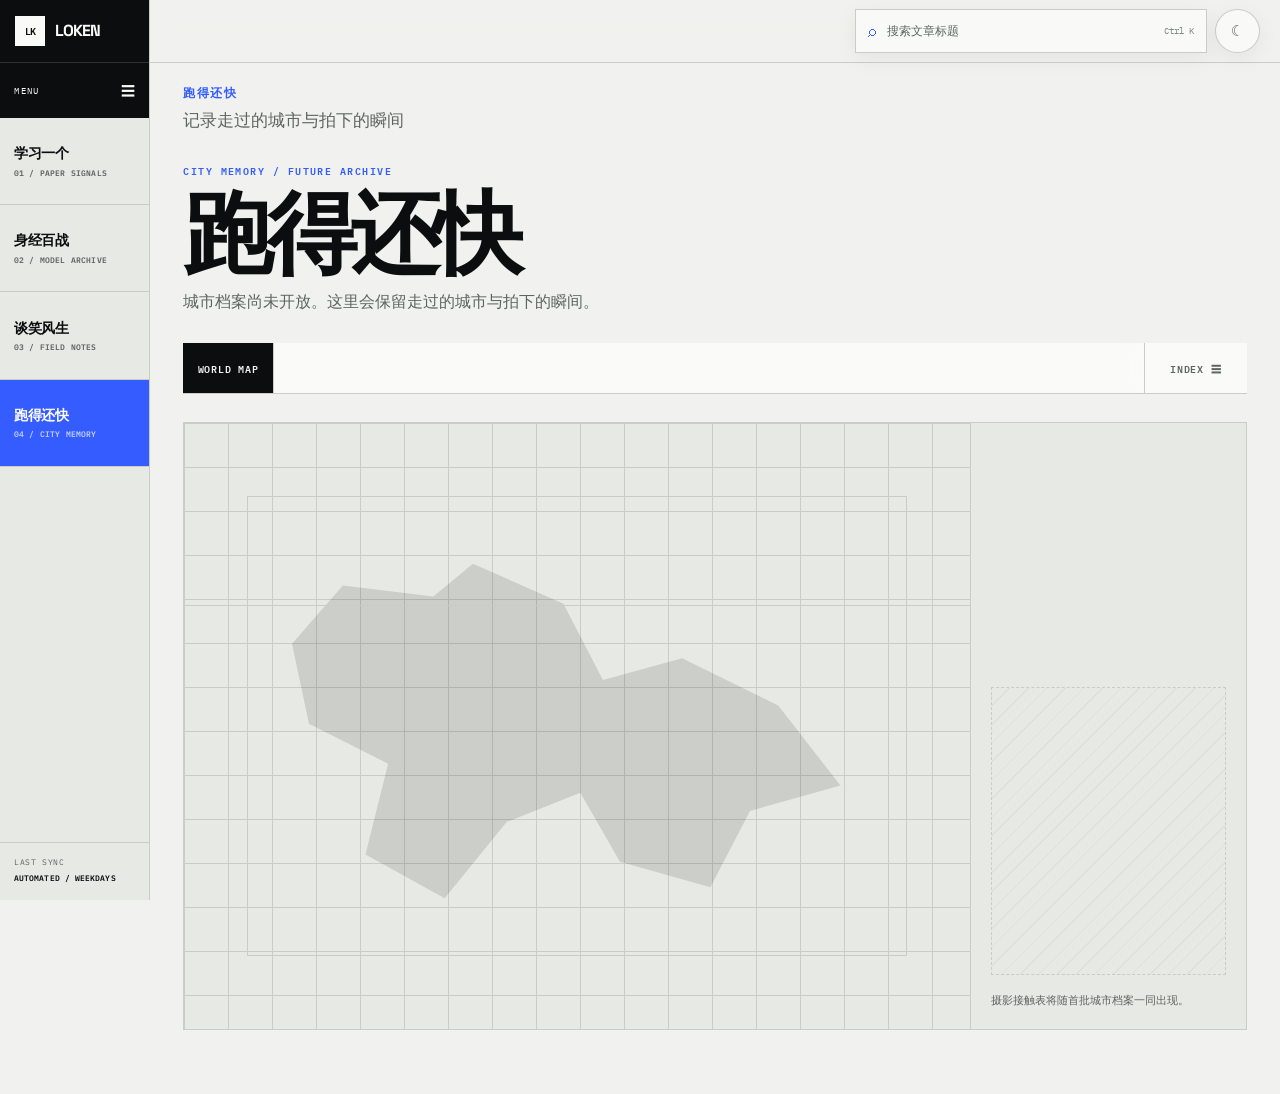
==== commit 4af350fc: "fix: restore in-content navigation and stats" ====
--- a/docs/journeys/index.html
+++ b/docs/journeys/index.html
@@ -21,11 +21,11 @@
       if (contextOpen === "false") document.documentElement.dataset.contextOpen = "true";
     })();
   </script>
-  <link rel="stylesheet" href="../assets/css/site.css?v=6">
-  <script src="../assets/js/site-shell.js?v=6" defer></script>
-  <script src="../assets/js/search-core.js?v=6" defer></script>
-  <script src="../assets/js/search.js?v=6" defer></script>
-  <script src="../assets/js/sidebar.js?v=6" defer></script>
+  <link rel="stylesheet" href="../assets/css/site.css?v=8">
+  <script src="../assets/js/site-shell.js?v=8" defer></script>
+  <script src="../assets/js/search-core.js?v=8" defer></script>
+  <script src="../assets/js/search.js?v=8" defer></script>
+  <script src="../assets/js/sidebar.js?v=8" defer></script>
 </head>
 <body data-site-root="../" data-active-section="journeys" class="journey-page">
   <header class="site-utility" aria-label="页面工具">
@@ -45,7 +45,6 @@
         <div id="search-results" class="search-results" data-search-results role="listbox"></div>
       </div>
     </div>
-    <button class="context-toggle" type="button" data-context-toggle aria-controls="context-drawer" aria-expanded="false">INDEX <span aria-hidden="true">☰</span></button>
     <button class="theme-toggle" type="button" aria-label="切换颜色主题" aria-pressed="false">
       <span data-theme-icon aria-hidden="true"></span>
     </button>
@@ -89,6 +88,10 @@
         <h1 id="journey-title">跑得还快</h1>
         <p>城市档案尚未开放。这里会保留走过的城市与拍下的瞬间。</p>
       </header>
+<nav class="context-strip" aria-label="本页快捷目录">
+    <a class="context-strip-link is-active" href="#journey-title" aria-current="location">WORLD MAP</a>
+    <button class="context-toggle" type="button" data-context-toggle aria-controls="context-drawer" aria-expanded="false">INDEX <span aria-hidden="true">☰</span></button>
+  </nav>
       <div class="journey-map-placeholder" aria-label="尚未开放的城市地图档案">
         <div class="journey-map-grid" aria-hidden="true"><span class="journey-world-silhouette"></span></div>
         <aside class="journey-photo-contact">
--- a/docs/assets/css/site.css
+++ b/docs/assets/css/site.css
@@ -370,9 +370,8 @@
   padding: .55rem 1.25rem;
   backdrop-filter: blur(14px);
 }
-.sidebar-toggle, .context-toggle, .theme-toggle { min-height: 44px; border: 1px solid var(--line); background: color-mix(in srgb, var(--surface) 92%, transparent); color: var(--muted); box-shadow: 0 .35rem 1.4rem rgba(11, 13, 14, .06); }
+.sidebar-toggle, .theme-toggle { min-height: 44px; border: 1px solid var(--line); background: color-mix(in srgb, var(--surface) 92%, transparent); color: var(--muted); box-shadow: 0 .35rem 1.4rem rgba(11, 13, 14, .06); }
 .sidebar-toggle { display: none; }
-.context-toggle { display: inline-flex; align-items: center; gap: .45rem; padding: 0 .8rem; font-family: var(--mono); font-size: .66rem; font-weight: 600; letter-spacing: .08em; }
 .theme-toggle { display: grid; width: 2.8rem; place-items: center; border-radius: 50%; font-size: .95rem; }
 .theme-toggle:hover, .sidebar-toggle:hover, .context-toggle:hover { background: var(--hover); color: var(--text); }
 .site-search { position: relative; width: min(22rem, 42vw); }
@@ -408,12 +407,44 @@
 .section-intro-label { margin: 0; color: var(--accent); font-size: .75rem; font-weight: 760; letter-spacing: .12em; }
 .section-intro-description { margin: 0; color: var(--muted); font-size: clamp(.92rem, 1.5vw, 1.04rem); line-height: 1.5; }
 
+.context-strip {
+  display: flex;
+  min-width: 0;
+  min-height: 3.125rem;
+  overflow-x: auto;
+  border-bottom: 1px solid var(--line);
+  background: var(--surface);
+  scrollbar-width: none;
+}
+.context-strip::-webkit-scrollbar { display: none; }
+.context-strip-link, .context-strip .context-toggle {
+  display: inline-flex;
+  min-width: 4.2rem;
+  min-height: 3.125rem;
+  flex: 0 0 auto;
+  align-items: center;
+  justify-content: center;
+  border: 0;
+  border-right: 1px solid var(--line);
+  background: transparent;
+  color: var(--muted);
+  padding: 0 .9rem;
+  font-family: var(--mono);
+  font-size: .62rem;
+  font-weight: 650;
+  letter-spacing: .08em;
+  text-decoration: none;
+}
+.context-strip-link:hover, .context-strip .context-toggle:hover { background: var(--hover); color: var(--text); }
+.context-strip-link.is-active { background: var(--text); color: var(--canvas); }
+.context-strip .context-toggle { position: sticky; right: 0; z-index: 2; min-width: 6.4rem; gap: .45rem; margin-left: auto; border-right: 0; border-left: 1px solid var(--line); background: var(--surface); box-shadow: -.8rem 0 1rem color-mix(in srgb, var(--surface) 85%, transparent); }
+
 /* Learning archive. */
 .hero {
   display: grid;
   min-height: 0;
-  grid-template-columns: minmax(0, 1fr);
-  grid-template-areas: "intro";
+  grid-template-columns: minmax(0, 1fr) auto;
+  grid-template-areas: "intro stats";
   align-content: start;
   align-items: end;
   gap: .45rem;
@@ -422,6 +453,10 @@
 }
 .hero > .section-intro { grid-area: intro; max-width: 52rem; gap: .45rem; }
 .hero h1 { margin: .1rem 0 0; font-size: clamp(2rem, 3.3vw, 3rem); font-weight: 780; letter-spacing: -.06em; line-height: .95; }
+.hero-stats { grid-area: stats; display: flex; align-items: end; gap: clamp(1.35rem, 2.6vw, 2.5rem); padding-bottom: .05rem; text-align: right; }
+.hero-stats div { display: grid; gap: .22rem; }
+.hero-stats strong { font-size: clamp(1.15rem, 2vw, 1.45rem); font-weight: 760; letter-spacing: -.055em; line-height: 1; }
+.hero-stats span { color: var(--muted); font-family: var(--mono); font-size: .55rem; font-weight: 650; letter-spacing: .08em; white-space: nowrap; }
 .topic-section { border-bottom: 1px solid var(--line); padding: clamp(2rem, 3.5vw, 3.25rem) clamp(1.25rem, 2.6vw, 2.5rem); }
 .topic-header { display: grid; grid-template-columns: minmax(0, 1fr) auto; align-items: end; margin-bottom: 2rem; }
 .topic-header p { grid-column: 1 / -1; margin: 0 0 .55rem; color: var(--accent); font-family: var(--mono); font-size: .64rem; font-weight: 700; letter-spacing: .15em; text-transform: uppercase; }
@@ -673,7 +708,8 @@
 }
 
 @media (max-width: 1100px) and (min-width: 901px) {
-  .hero, .milestone-hero { grid-template-columns: minmax(0, 1fr); grid-template-areas: "intro" "title" "stats" "updated"; }
+  .hero { grid-template-columns: minmax(0, 1fr); grid-template-areas: "intro" "stats"; }
+  .hero-stats { justify-content: flex-start; margin-top: .55rem; text-align: left; }
   .milestone-hero-meta { justify-items: start; margin-top: 1rem; }
   .status-legend { justify-content: flex-start; }
 }
@@ -716,7 +752,8 @@
   body.sidebar-open .sidebar-scrim { display: block; }
   body.sidebar-open { overflow: hidden; }
   body.sidebar-open .site-utility { opacity: 0; pointer-events: none; }
-  .hero { min-height: 0; grid-template-columns: minmax(0, 1fr); grid-template-areas: "intro"; padding-top: 1.4rem; }
+  .hero { min-height: 0; grid-template-columns: minmax(0, 1fr); grid-template-areas: "intro" "stats"; padding-top: 1.4rem; }
+  .hero-stats { justify-content: flex-start; margin-top: .55rem; text-align: left; }
   .milestone-hero { min-height: 0; grid-template-columns: minmax(0, 1fr); grid-template-areas: none; padding-top: 1.4rem; }
   .milestone-hero > .section-intro { grid-column: auto; }
   .milestone-hero-meta { justify-items: start; margin-top: 1.2rem; }
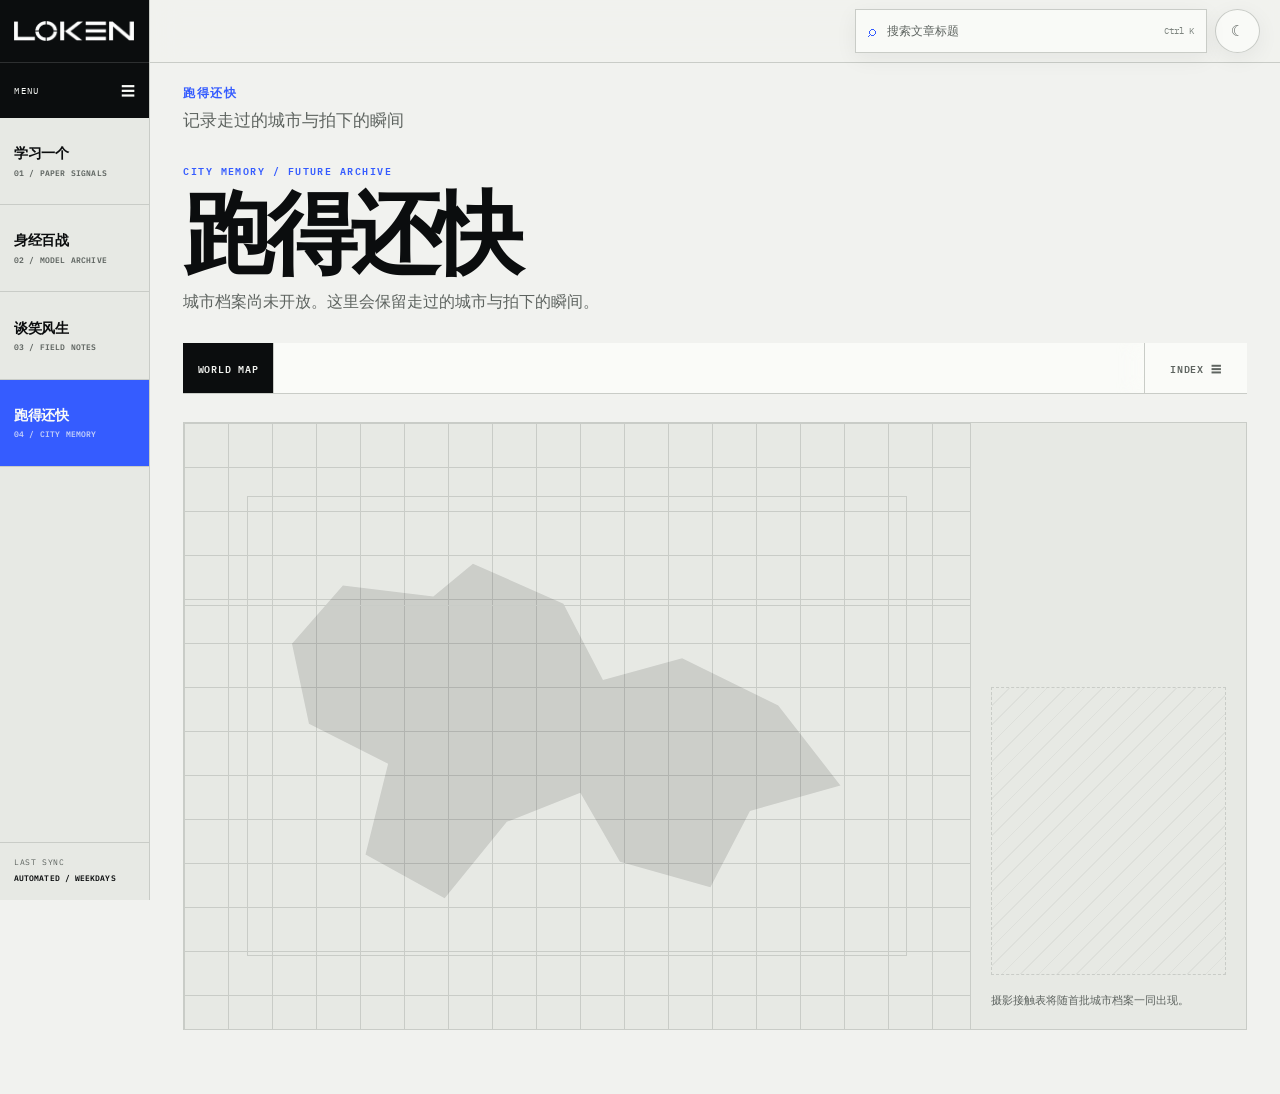
==== commit 72d76542: "style: install the official LOKEN logo" ====
--- a/docs/journeys/index.html
+++ b/docs/journeys/index.html
@@ -21,11 +21,11 @@
       if (contextOpen === "false") document.documentElement.dataset.contextOpen = "true";
     })();
   </script>
-  <link rel="stylesheet" href="../assets/css/site.css?v=8">
-  <script src="../assets/js/site-shell.js?v=8" defer></script>
-  <script src="../assets/js/search-core.js?v=8" defer></script>
-  <script src="../assets/js/search.js?v=8" defer></script>
-  <script src="../assets/js/sidebar.js?v=8" defer></script>
+  <link rel="stylesheet" href="../assets/css/site.css?v=9">
+  <script src="../assets/js/site-shell.js?v=9" defer></script>
+  <script src="../assets/js/search-core.js?v=9" defer></script>
+  <script src="../assets/js/search.js?v=9" defer></script>
+  <script src="../assets/js/sidebar.js?v=9" defer></script>
 </head>
 <body data-site-root="../" data-active-section="journeys" class="journey-page">
   <header class="site-utility" aria-label="页面工具">
@@ -55,7 +55,7 @@
   <button class="navigation-close" type="button" data-navigation-close
           aria-label="关闭导航" hidden>×</button>
   <aside class="primary-sidebar" aria-label="知识主题">
-    <a class="primary-brand" href="../index.html" aria-label="LOKEN 首页"><span class="brand-mark" aria-hidden="true">LK</span><span class="brand-wordmark">LOKEN</span></a>
+    <a class="primary-brand" href="../index.html" aria-label="LOKEN 首页"><img class="brand-logo" src="../assets/images/loken-logo.png" width="1990" height="329" alt=""></a>
     <div class="primary-menu" aria-hidden="true"><span>MENU</span><span>☰</span></div>
     <nav class="primary-navigation" aria-label="知识主题">
       <a class="primary-nav-item" href="../index.html"><span class="primary-nav-copy"><span class="primary-nav-label">学习一个</span><span class="primary-nav-meta">01 / PAPER SIGNALS</span></span></a>
--- a/docs/assets/css/site.css
+++ b/docs/assets/css/site.css
@@ -132,32 +132,18 @@
   display: inline-flex;
   min-height: var(--utility-height);
   align-items: center;
-  gap: .55rem;
   width: 100%;
   flex: 0 0 auto;
   padding: 0 .875rem;
   background: var(--rail);
-  color: var(--rail-text);
-  font-size: 1rem;
-  font-weight: 800;
-  letter-spacing: -.055em;
-  line-height: 1.1;
   text-decoration: none;
 }
-.brand-mark {
-  display: grid;
-  width: 2rem;
-  height: 2rem;
-  place-items: center;
-  border: 1px solid currentColor;
-  background: var(--white);
-  color: var(--void);
-  font-family: var(--mono);
-  font-size: .64rem;
-  font-weight: 600;
-  letter-spacing: -.08em;
-}
-.brand-wordmark { color: var(--rail-text); }
+.brand-logo {
+  display: block;
+  width: min(100%, 7.5rem);
+  height: auto;
+  filter: invert(1);
+}
 .primary-menu {
   display: flex;
   min-height: 3.5rem;
@@ -467,11 +453,18 @@
 .learning-archive .topic-section { max-width: none; }
 [data-summary-panel-home] { display: none; }
 .paper-summary-panel { position: sticky; top: 4.75rem; grid-column: 2; max-height: calc(100vh - 5.75rem); min-width: 0; overflow-y: auto; border-left: 1px solid var(--line); background: var(--surface); scrollbar-width: thin; }
-.paper-summary-header { position: sticky; top: 0; z-index: 1; border-bottom: 1px solid var(--line); background: var(--surface); padding: 1.1rem 1.2rem; }
+.paper-summary-header { position: sticky; top: 0; z-index: 1; border-bottom: 1px solid var(--line); background: var(--text); color: var(--canvas); padding: 1.15rem 1.2rem; }
+.paper-summary-header::before { content: "PAPER KEY POINTS"; display: block; margin-bottom: .65rem; color: color-mix(in srgb, var(--canvas) 70%, transparent); font-family: var(--mono); font-size: .56rem; font-weight: 650; letter-spacing: .11em; }
 .paper-summary-header h2 { margin: 0; font-size: 1.05rem; line-height: 1.35; }
-[data-summary-content] { padding: 1.2rem; }
+[data-summary-content] { padding: .35rem 1.2rem 1.2rem; }
+[data-summary-content] > h2 { margin: 0; border-bottom: 1px solid var(--row-line); padding: 1rem 0 .38rem; color: var(--muted); font-family: var(--mono); font-size: .62rem; font-weight: 700; letter-spacing: .08em; }
+[data-summary-content] > p { margin: .55rem 0 0; font-size: .82rem; line-height: 1.65; }
+[data-summary-content] > ul, [data-summary-content] > ol { margin: .55rem 0 0; padding-left: 1.15rem; }
+[data-summary-content] li { margin: .35rem 0; font-size: .8rem; line-height: 1.6; }
+[data-summary-content] code { font-family: var(--mono); font-size: .76em; }
 [data-summary-content].has-error { color: var(--error); }
 [data-summary-direct] { display: block; margin: 0 1.2rem 1.4rem; color: var(--accent); font-size: .8rem; font-weight: 700; text-decoration: none; }
+[data-summary-direct][hidden] { display: none; }
 [data-summary-direct]:hover { text-decoration: underline; text-underline-offset: .2em; }
 .archive-year { margin: 0; border-block: 1px solid var(--line); overflow: clip; }
 .archive-year + .archive-year { border-top: 0; }
@@ -785,7 +778,7 @@
   .navigation-shell { width: 100vw; }
   .primary-sidebar { padding-inline: 0; }
   .primary-brand { margin-left: 0; }
-  .brand-mark { width: 1.75rem; height: 1.75rem; }
+  .brand-logo { width: min(100%, 9.5rem); }
   .primary-nav-item { padding-inline: 1rem; }
   .hero, .milestone-hero, .writings-hero { padding: 1.4rem 1.25rem 1.25rem; }
   .hero h1, .milestone-hero h1, .writings-hero h1 { font-size: clamp(2rem, 12vw, 3rem); }
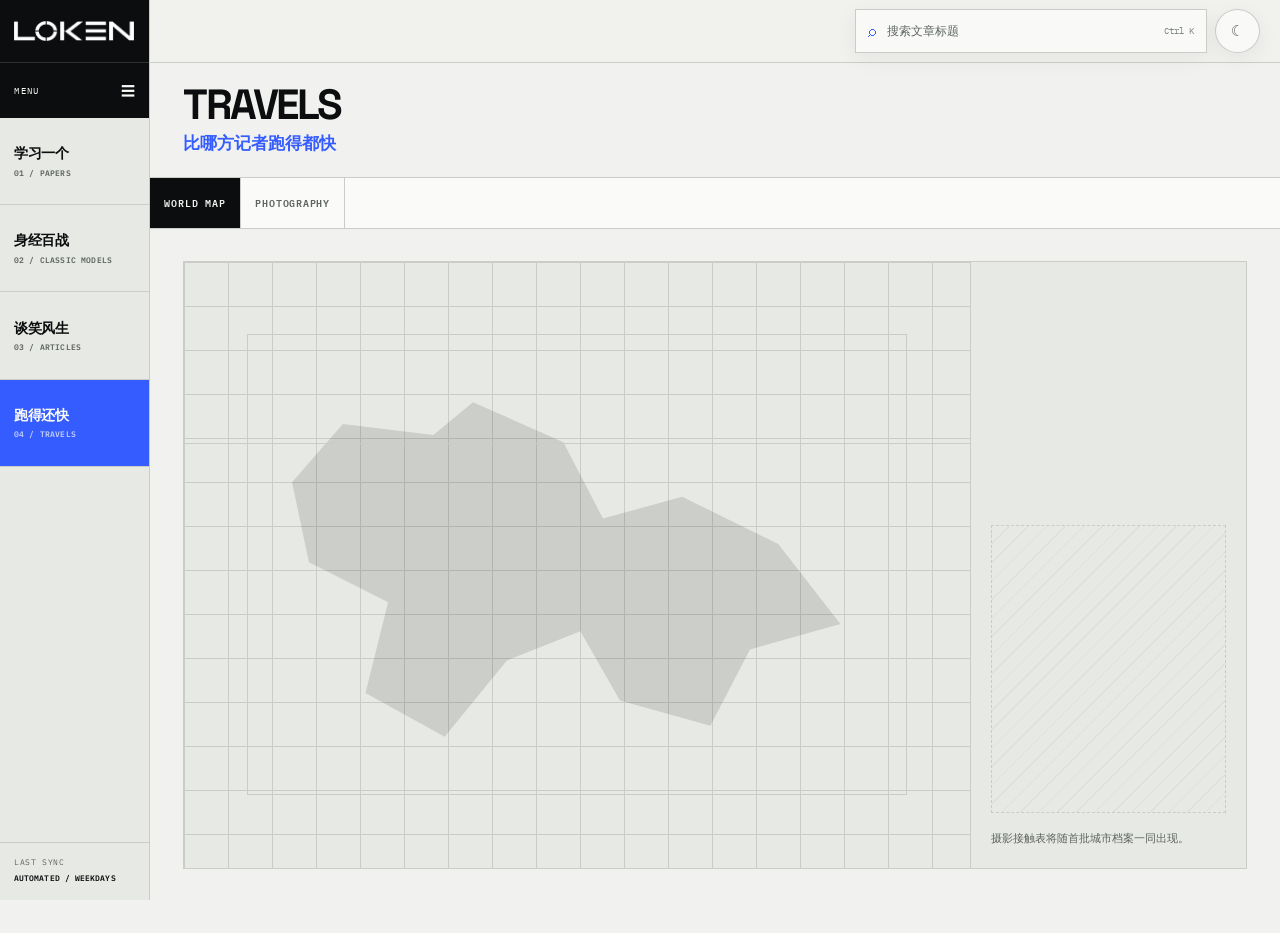
==== commit 3323060f: "feat: refine section navigation" ====
--- a/docs/journeys/index.html
+++ b/docs/journeys/index.html
@@ -3,7 +3,7 @@
 <head>
   <meta charset="utf-8">
   <meta name="viewport" content="width=device-width, initial-scale=1">
-  <meta name="description" content="记录走过的城市与拍下的瞬间">
+  <meta name="description" content="比哪方记者跑得都快">
   <title>跑得还快 · LOKEN</title>
   <script>
     (() => {
@@ -21,11 +21,11 @@
       if (contextOpen === "false") document.documentElement.dataset.contextOpen = "true";
     })();
   </script>
-  <link rel="stylesheet" href="../assets/css/site.css?v=9">
-  <script src="../assets/js/site-shell.js?v=9" defer></script>
-  <script src="../assets/js/search-core.js?v=9" defer></script>
-  <script src="../assets/js/search.js?v=9" defer></script>
-  <script src="../assets/js/sidebar.js?v=9" defer></script>
+  <link rel="stylesheet" href="../assets/css/site.css?v=11">
+  <script src="../assets/js/site-shell.js?v=11" defer></script>
+  <script src="../assets/js/search-core.js?v=11" defer></script>
+  <script src="../assets/js/search.js?v=11" defer></script>
+  <script src="../assets/js/sidebar.js?v=11" defer></script>
 </head>
 <body data-site-root="../" data-active-section="journeys" class="journey-page">
   <header class="site-utility" aria-label="页面工具">
@@ -50,7 +50,6 @@
     </button>
   </header>
   <div class="sidebar-scrim" data-sidebar-close></div>
-  <div class="context-scrim" data-context-scrim></div>
 <div class="navigation-shell" id="navigation-shell">
   <button class="navigation-close" type="button" data-navigation-close
           aria-label="关闭导航" hidden>×</button>
@@ -58,43 +57,29 @@
     <a class="primary-brand" href="../index.html" aria-label="LOKEN 首页"><img class="brand-logo" src="../assets/images/loken-logo.png" width="1990" height="329" alt=""></a>
     <div class="primary-menu" aria-hidden="true"><span>MENU</span><span>☰</span></div>
     <nav class="primary-navigation" aria-label="知识主题">
-      <a class="primary-nav-item" href="../index.html"><span class="primary-nav-copy"><span class="primary-nav-label">学习一个</span><span class="primary-nav-meta">01 / PAPER SIGNALS</span></span></a>
-      <a class="primary-nav-item" href="../milestone-models/flux.html"><span class="primary-nav-copy"><span class="primary-nav-label">身经百战</span><span class="primary-nav-meta">02 / MODEL ARCHIVE</span></span></a>
-      <a class="primary-nav-item" href="../writings/index.html"><span class="primary-nav-copy"><span class="primary-nav-label">谈笑风生</span><span class="primary-nav-meta">03 / FIELD NOTES</span></span></a>
-      <a class="primary-nav-item is-active" href="../journeys/index.html" aria-current="page"><span class="primary-nav-copy"><span class="primary-nav-label">跑得还快</span><span class="primary-nav-meta">04 / CITY MEMORY</span></span></a>
+      <a class="primary-nav-item" href="../index.html"><span class="primary-nav-copy"><span class="primary-nav-label">学习一个</span><span class="primary-nav-meta">01 / PAPERS</span></span></a>
+      <a class="primary-nav-item" href="../milestone-models/flux.html"><span class="primary-nav-copy"><span class="primary-nav-label">身经百战</span><span class="primary-nav-meta">02 / CLASSIC MODELS</span></span></a>
+      <a class="primary-nav-item" href="../writings/index.html"><span class="primary-nav-copy"><span class="primary-nav-label">谈笑风生</span><span class="primary-nav-meta">03 / ARTICLES</span></span></a>
+      <a class="primary-nav-item is-active" href="../journeys/index.html" aria-current="page"><span class="primary-nav-copy"><span class="primary-nav-label">跑得还快</span><span class="primary-nav-meta">04 / TRAVELS</span></span></a>
     </nav>
     <div class="primary-sidebar-status"><span>LAST SYNC</span><strong>AUTOMATED / WEEKDAYS</strong></div>
   </aside>
-  <div id="paper-sidebar">
-  <aside class="context-drawer" id="context-drawer" aria-label="本页目录">
-    <header class="context-drawer-header">
-      <span>INDEX</span>
-      <button type="button" data-context-close aria-label="关闭本页目录">×</button>
-    </header>
-    <nav id="context-navigation" class="context-navigation">
-      <a class="context-overview is-active" href="#top" aria-current="page">页面概览</a>
-    </nav>
-  </aside>
-  </div>
 </div>
   <main class="page-content" id="top">
-    <section class="journey-archive" aria-labelledby="journey-title">
+    <section class="journey-archive" aria-labelledby="section-journeys-title">
+      <header class="journey-header">
       <div class="section-intro">
-        <p class="section-intro-label">跑得还快</p>
-        <p class="section-intro-description">记录走过的城市与拍下的瞬间</p>
+        <h1 class="section-intro-title" id="section-journeys-title">TRAVELS</h1>
+        <p class="section-intro-description">比哪方记者跑得都快</p>
       </div>
-      <header class="journey-header">
-        <p>CITY MEMORY / FUTURE ARCHIVE</p>
-        <h1 id="journey-title">跑得还快</h1>
-        <p>城市档案尚未开放。这里会保留走过的城市与拍下的瞬间。</p>
       </header>
 <nav class="context-strip" aria-label="本页快捷目录">
-    <a class="context-strip-link is-active" href="#journey-title" aria-current="location">WORLD MAP</a>
-    <button class="context-toggle" type="button" data-context-toggle aria-controls="context-drawer" aria-expanded="false">INDEX <span aria-hidden="true">☰</span></button>
+    <a class="context-strip-link is-active" href="#world-map" aria-current="location">WORLD MAP</a>
+    <a class="context-strip-link" href="#photography">PHOTOGRAPHY</a>
   </nav>
-      <div class="journey-map-placeholder" aria-label="尚未开放的城市地图档案">
+      <div class="journey-map-placeholder" id="world-map" aria-label="尚未开放的城市地图档案">
         <div class="journey-map-grid" aria-hidden="true"><span class="journey-world-silhouette"></span></div>
-        <aside class="journey-photo-contact">
+        <aside class="journey-photo-contact" id="photography">
           <div class="journey-photo-contact-surface" aria-hidden="true"></div>
           <p>摄影接触表将随首批城市档案一同出现。</p>
         </aside>
--- a/docs/assets/css/site.css
+++ b/docs/assets/css/site.css
@@ -389,9 +389,9 @@
 .search-result:hover, .search-result.is-active { border-left-color: var(--accent); background: var(--accent-soft); }
 .sidebar-scrim { display: none; }
 
-.section-intro { display: grid; max-width: 42rem; gap: .3rem; }
-.section-intro-label { margin: 0; color: var(--accent); font-size: .75rem; font-weight: 760; letter-spacing: .12em; }
-.section-intro-description { margin: 0; color: var(--muted); font-size: clamp(.92rem, 1.5vw, 1.04rem); line-height: 1.5; }
+.section-intro { display: grid; max-width: 52rem; gap: .45rem; }
+.section-intro-title { margin: 0; font-size: clamp(2rem, 3.3vw, 3rem); font-weight: 780; letter-spacing: -.06em; line-height: .95; }
+.section-intro-description { margin: 0; color: var(--accent); font-size: clamp(.92rem, 1.5vw, 1.04rem); font-weight: 620; line-height: 1.5; }
 
 .context-strip {
   display: flex;
@@ -423,6 +423,8 @@
 }
 .context-strip-link:hover, .context-strip .context-toggle:hover { background: var(--hover); color: var(--text); }
 .context-strip-link.is-active { background: var(--text); color: var(--canvas); }
+.context-strip-link.is-disabled { color: var(--muted-strong); cursor: not-allowed; opacity: .62; }
+.context-strip-link.is-disabled:hover { background: transparent; color: var(--muted-strong); }
 .context-strip .context-toggle { position: sticky; right: 0; z-index: 2; min-width: 6.4rem; gap: .45rem; margin-left: auto; border-right: 0; border-left: 1px solid var(--line); background: var(--surface); box-shadow: -.8rem 0 1rem color-mix(in srgb, var(--surface) 85%, transparent); }
 
 /* Learning archive. */
@@ -534,13 +536,12 @@
 
 /* City Memory: an explicitly empty archive, not fabricated travel data. */
 .journey-page { min-height: 100vh; }
-.journey-archive { display: grid; gap: 1.75rem; padding: 1.4rem clamp(1.25rem, 2.6vw, 2.5rem) 4rem; }
-.journey-archive > .section-intro { max-width: 30rem; }
-.journey-header { display: grid; max-width: 48rem; gap: .85rem; }
+.journey-archive { display: grid; gap: 0; padding: 0 0 4rem; }
+.journey-header { display: grid; border-bottom: 1px solid var(--line); padding: 1.4rem clamp(1.25rem, 2.6vw, 2.5rem) 1.25rem; }
+.journey-header .section-intro { max-width: 52rem; }
 .journey-header > p { margin: 0; color: var(--muted); font-size: 1rem; line-height: 1.65; }
 .journey-header > p:first-child { color: var(--accent); font-family: var(--mono); font-size: .65rem; font-weight: 700; letter-spacing: .14em; }
-.journey-header h1 { margin: 0; font-size: clamp(3.2rem, 7vw, 5.75rem); font-weight: 780; letter-spacing: -.075em; line-height: .92; }
-.journey-map-placeholder { display: grid; min-height: min(38rem, 62vw); grid-template-columns: minmax(0, 1fr) minmax(15rem, .35fr); border: 1px solid var(--line); background: var(--surface-muted); }
+.journey-map-placeholder { display: grid; min-height: min(38rem, 62vw); grid-template-columns: minmax(0, 1fr) minmax(15rem, .35fr); margin: 2rem clamp(1.25rem, 2.6vw, 2.5rem) 0; border: 1px solid var(--line); background: var(--surface-muted); }
 .journey-map-grid { position: relative; min-height: 24rem; overflow: hidden; border-right: 1px solid var(--line); background-image: linear-gradient(var(--line) 1px, transparent 1px), linear-gradient(90deg, var(--line) 1px, transparent 1px); background-size: 2.75rem 2.75rem; }
 .journey-map-grid::before, .journey-map-grid::after { position: absolute; inset: 12% 8%; border: 1px solid var(--line); content: ""; }
 .journey-map-grid::after { inset: 30% 0 auto; height: 1px; border: 0; border-top: 1px solid var(--line); }
@@ -557,9 +558,10 @@
 .milestone-family-link.is-planned { color: var(--muted-strong); cursor: not-allowed; }
 .milestone-page { min-height: 100vh; }
 .milestone-hero { display: grid; min-height: 0; grid-template-columns: minmax(0, 1fr) auto; align-content: start; align-items: end; gap: .6rem 2rem; border-bottom: 1px solid var(--line); padding: 1.4rem clamp(1.25rem, 2.6vw, 2.5rem) 1.25rem; }
-.milestone-hero > .section-intro { grid-column: 1 / -1; margin-bottom: .65rem; }
+.milestone-hero > .section-intro { grid-column: 1 / -1; }
 .milestone-title-block > p, .milestone-panel-heading p { margin: 0 0 .5rem; color: var(--accent); font-family: var(--mono); font-size: .62rem; font-weight: 700; letter-spacing: .15em; text-transform: uppercase; }
-.milestone-hero h1 { margin: 0; font-size: clamp(2.25rem, 4vw, 3.5rem); font-weight: 780; letter-spacing: -.065em; line-height: .92; }
+.milestone-family-header { display: grid; grid-template-columns: minmax(0, 1fr) auto; align-items: end; gap: 1.5rem; border-bottom: 1px solid var(--line); padding-bottom: 1.5rem; }
+.milestone-title-block h1 { margin: 0; font-size: clamp(2.25rem, 4vw, 3.5rem); font-weight: 780; letter-spacing: -.065em; line-height: .92; }
 .milestone-title-block > span { display: block; margin-top: .9rem; color: var(--muted); font-size: .88rem; }
 .milestone-hero-meta { display: grid; justify-items: end; gap: .85rem; margin: 0; }
 .milestone-hero-meta > p { margin: 0; color: var(--muted); font-family: var(--mono); font-size: .64rem; letter-spacing: .1em; text-transform: uppercase; }
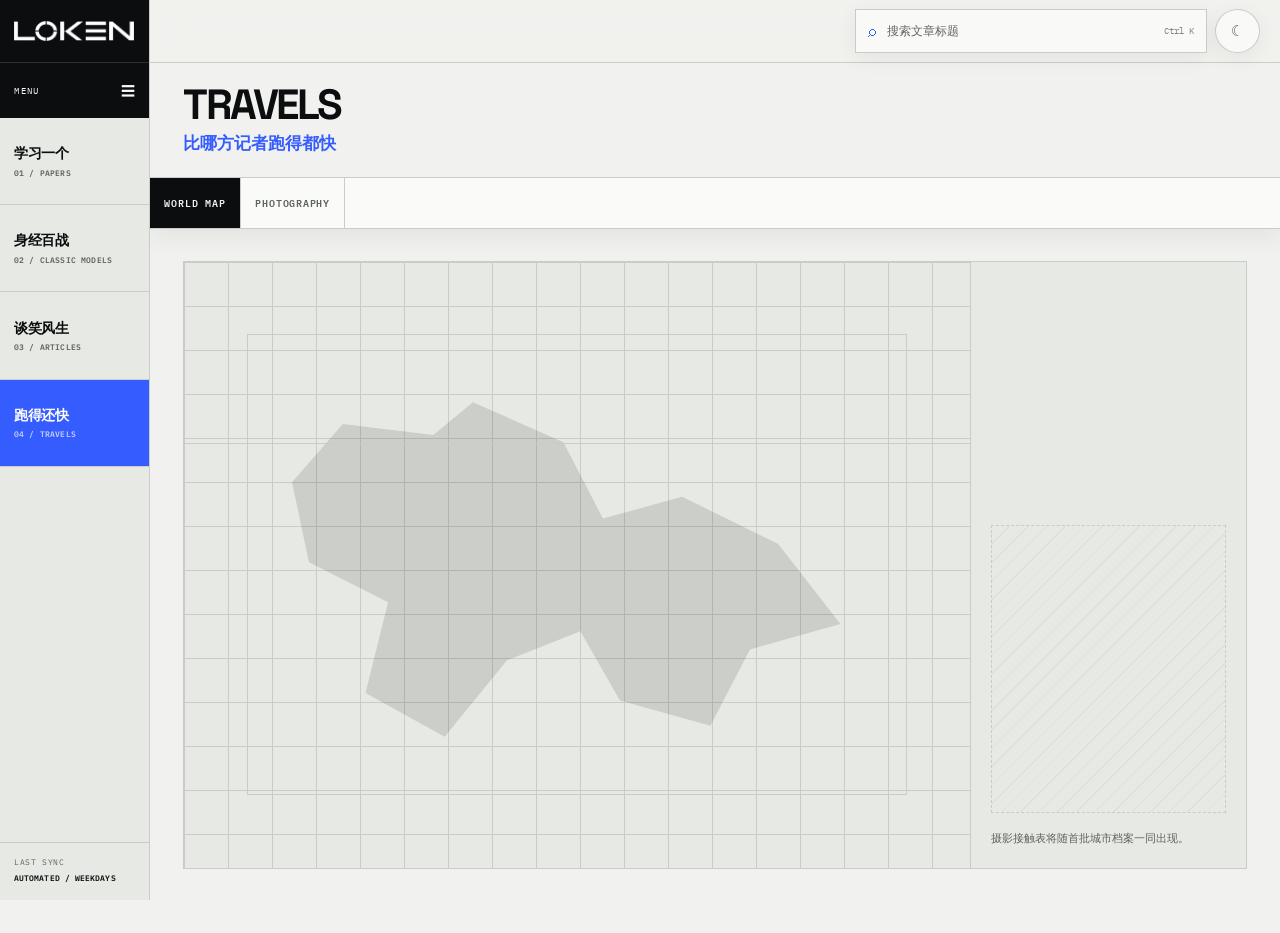
==== commit 8624ab3d: "style: unify sticky section headers" ====
--- a/docs/journeys/index.html
+++ b/docs/journeys/index.html
@@ -21,11 +21,11 @@
       if (contextOpen === "false") document.documentElement.dataset.contextOpen = "true";
     })();
   </script>
-  <link rel="stylesheet" href="../assets/css/site.css?v=11">
-  <script src="../assets/js/site-shell.js?v=11" defer></script>
-  <script src="../assets/js/search-core.js?v=11" defer></script>
-  <script src="../assets/js/search.js?v=11" defer></script>
-  <script src="../assets/js/sidebar.js?v=11" defer></script>
+  <link rel="stylesheet" href="../assets/css/site.css?v=12">
+  <script src="../assets/js/site-shell.js?v=12" defer></script>
+  <script src="../assets/js/search-core.js?v=12" defer></script>
+  <script src="../assets/js/search.js?v=12" defer></script>
+  <script src="../assets/js/sidebar.js?v=12" defer></script>
 </head>
 <body data-site-root="../" data-active-section="journeys" class="journey-page">
   <header class="site-utility" aria-label="页面工具">
@@ -67,7 +67,8 @@
 </div>
   <main class="page-content" id="top">
     <section class="journey-archive" aria-labelledby="section-journeys-title">
-      <header class="journey-header">
+      <div class="section-sticky-header">
+      <header class="journey-header section-header">
       <div class="section-intro">
         <h1 class="section-intro-title" id="section-journeys-title">TRAVELS</h1>
         <p class="section-intro-description">比哪方记者跑得都快</p>
@@ -77,6 +78,7 @@
     <a class="context-strip-link is-active" href="#world-map" aria-current="location">WORLD MAP</a>
     <a class="context-strip-link" href="#photography">PHOTOGRAPHY</a>
   </nav>
+      </div>
       <div class="journey-map-placeholder" id="world-map" aria-label="尚未开放的城市地图档案">
         <div class="journey-map-grid" aria-hidden="true"><span class="journey-world-silhouette"></span></div>
         <aside class="journey-photo-contact" id="photography">
--- a/docs/assets/css/site.css
+++ b/docs/assets/css/site.css
@@ -54,6 +54,8 @@
   --primary-sidebar-width: 9.375rem;
   --context-drawer-width: 17.5rem;
   --utility-height: 3.875rem;
+  --section-sticky-offset: var(--utility-height);
+  --section-sticky-height: 10.25rem;
   --navigation-width: var(--primary-sidebar-width);
 }
 
@@ -81,7 +83,7 @@
 }
 
 * { box-sizing: border-box; }
-html { scroll-behavior: smooth; scroll-padding-top: 2rem; }
+html { scroll-behavior: smooth; scroll-padding-top: calc(var(--section-sticky-offset) + var(--section-sticky-height) + 1rem); }
 body {
   margin: 0;
   background: var(--canvas);
@@ -392,6 +394,9 @@
 .section-intro { display: grid; max-width: 52rem; gap: .45rem; }
 .section-intro-title { margin: 0; font-size: clamp(2rem, 3.3vw, 3rem); font-weight: 780; letter-spacing: -.06em; line-height: .95; }
 .section-intro-description { margin: 0; color: var(--accent); font-size: clamp(.92rem, 1.5vw, 1.04rem); font-weight: 620; line-height: 1.5; }
+.section-sticky-header { position: sticky; top: var(--section-sticky-offset); z-index: 30; background: var(--canvas); box-shadow: 0 .65rem 1.4rem rgba(11, 13, 14, .055); }
+.section-header { display: grid; min-height: 0; align-content: start; border-bottom: 1px solid var(--line); background: var(--canvas); padding: 1.4rem clamp(1.25rem, 2.6vw, 2.5rem) 1.25rem; }
+.section-header > .section-intro { max-width: 52rem; gap: .45rem; margin: 0; }
 
 .context-strip {
   display: flex;
@@ -426,26 +431,27 @@
 .context-strip-link.is-disabled { color: var(--muted-strong); cursor: not-allowed; opacity: .62; }
 .context-strip-link.is-disabled:hover { background: transparent; color: var(--muted-strong); }
 .context-strip .context-toggle { position: sticky; right: 0; z-index: 2; min-width: 6.4rem; gap: .45rem; margin-left: auto; border-right: 0; border-left: 1px solid var(--line); background: var(--surface); box-shadow: -.8rem 0 1rem color-mix(in srgb, var(--surface) 85%, transparent); }
+.js .topic-section:not(.is-topic-active) { display: none; }
+
+.content-tools { margin: 1.25rem clamp(1.25rem, 2.6vw, 2.5rem); border: 1px solid var(--line); background: var(--surface-muted); }
+.content-tools > summary { cursor: pointer; padding: .8rem 1rem; color: var(--muted); font-family: var(--mono); font-size: .68rem; font-weight: 700; letter-spacing: .1em; text-transform: uppercase; }
+.content-tools[open] > summary { border-bottom: 1px solid var(--line); }
+.content-tools-navigation { padding: .85rem 1rem 1rem; }
+.content-tools-navigation .writing-filter-heading:first-child { margin-top: 0; }
 
 /* Learning archive. */
 .hero {
-  display: grid;
-  min-height: 0;
   grid-template-columns: minmax(0, 1fr) auto;
   grid-template-areas: "intro stats";
-  align-content: start;
   align-items: end;
   gap: .45rem;
-  border-bottom: 1px solid var(--line);
-  padding: 1.4rem clamp(1.25rem, 2.6vw, 2.5rem) 1.25rem;
 }
 .hero > .section-intro { grid-area: intro; max-width: 52rem; gap: .45rem; }
-.hero h1 { margin: .1rem 0 0; font-size: clamp(2rem, 3.3vw, 3rem); font-weight: 780; letter-spacing: -.06em; line-height: .95; }
 .hero-stats { grid-area: stats; display: flex; align-items: end; gap: clamp(1.35rem, 2.6vw, 2.5rem); padding-bottom: .05rem; text-align: right; }
 .hero-stats div { display: grid; gap: .22rem; }
 .hero-stats strong { font-size: clamp(1.15rem, 2vw, 1.45rem); font-weight: 760; letter-spacing: -.055em; line-height: 1; }
 .hero-stats span { color: var(--muted); font-family: var(--mono); font-size: .55rem; font-weight: 650; letter-spacing: .08em; white-space: nowrap; }
-.topic-section { border-bottom: 1px solid var(--line); padding: clamp(2rem, 3.5vw, 3.25rem) clamp(1.25rem, 2.6vw, 2.5rem); }
+.topic-section { scroll-margin-top: calc(var(--section-sticky-offset) + var(--section-sticky-height) + 1rem); border-bottom: 1px solid var(--line); padding: clamp(2rem, 3.5vw, 3.25rem) clamp(1.25rem, 2.6vw, 2.5rem); }
 .topic-header { display: grid; grid-template-columns: minmax(0, 1fr) auto; align-items: end; margin-bottom: 2rem; }
 .topic-header p { grid-column: 1 / -1; margin: 0 0 .55rem; color: var(--accent); font-family: var(--mono); font-size: .64rem; font-weight: 700; letter-spacing: .15em; text-transform: uppercase; }
 .topic-header h2 { margin: 0; font-size: clamp(1.7rem, 3vw, 2.4rem); font-weight: 740; letter-spacing: -.045em; line-height: 1.08; }
@@ -454,7 +460,7 @@
 .learning-archive { min-width: 0; grid-column: 1; }
 .learning-archive .topic-section { max-width: none; }
 [data-summary-panel-home] { display: none; }
-.paper-summary-panel { position: sticky; top: 4.75rem; grid-column: 2; max-height: calc(100vh - 5.75rem); min-width: 0; overflow-y: auto; border-left: 1px solid var(--line); background: var(--surface); scrollbar-width: thin; }
+.paper-summary-panel { position: sticky; top: calc(var(--section-sticky-offset) + var(--section-sticky-height) + .75rem); grid-column: 2; max-height: calc(100vh - var(--section-sticky-offset) - var(--section-sticky-height) - 1.5rem); min-width: 0; overflow-y: auto; border-left: 1px solid var(--line); background: var(--surface); scrollbar-width: thin; }
 .paper-summary-header { position: sticky; top: 0; z-index: 1; border-bottom: 1px solid var(--line); background: var(--text); color: var(--canvas); padding: 1.15rem 1.2rem; }
 .paper-summary-header::before { content: "PAPER KEY POINTS"; display: block; margin-bottom: .65rem; color: color-mix(in srgb, var(--canvas) 70%, transparent); font-family: var(--mono); font-size: .56rem; font-weight: 650; letter-spacing: .11em; }
 .paper-summary-header h2 { margin: 0; font-size: 1.05rem; line-height: 1.35; }
@@ -537,7 +543,7 @@
 /* City Memory: an explicitly empty archive, not fabricated travel data. */
 .journey-page { min-height: 100vh; }
 .journey-archive { display: grid; gap: 0; padding: 0 0 4rem; }
-.journey-header { display: grid; border-bottom: 1px solid var(--line); padding: 1.4rem clamp(1.25rem, 2.6vw, 2.5rem) 1.25rem; }
+.journey-header { grid-template-columns: minmax(0, 1fr); }
 .journey-header .section-intro { max-width: 52rem; }
 .journey-header > p { margin: 0; color: var(--muted); font-size: 1rem; line-height: 1.65; }
 .journey-header > p:first-child { color: var(--accent); font-family: var(--mono); font-size: .65rem; font-weight: 700; letter-spacing: .14em; }
@@ -557,11 +563,11 @@
 .milestone-family-link.is-active { border-left-color: var(--accent); background: var(--accent-soft); color: var(--text); font-weight: 720; }
 .milestone-family-link.is-planned { color: var(--muted-strong); cursor: not-allowed; }
 .milestone-page { min-height: 100vh; }
-.milestone-hero { display: grid; min-height: 0; grid-template-columns: minmax(0, 1fr) auto; align-content: start; align-items: end; gap: .6rem 2rem; border-bottom: 1px solid var(--line); padding: 1.4rem clamp(1.25rem, 2.6vw, 2.5rem) 1.25rem; }
+.milestone-hero { grid-template-columns: minmax(0, 1fr) auto; align-items: end; gap: .6rem 2rem; }
 .milestone-hero > .section-intro { grid-column: 1 / -1; }
 .milestone-title-block > p, .milestone-panel-heading p { margin: 0 0 .5rem; color: var(--accent); font-family: var(--mono); font-size: .62rem; font-weight: 700; letter-spacing: .15em; text-transform: uppercase; }
 .milestone-family-header { display: grid; grid-template-columns: minmax(0, 1fr) auto; align-items: end; gap: 1.5rem; border-bottom: 1px solid var(--line); padding-bottom: 1.5rem; }
-.milestone-title-block h1 { margin: 0; font-size: clamp(2.25rem, 4vw, 3.5rem); font-weight: 780; letter-spacing: -.065em; line-height: .92; }
+.milestone-title-block h2 { margin: 0; font-size: clamp(2.25rem, 4vw, 3.5rem); font-weight: 780; letter-spacing: -.065em; line-height: .92; }
 .milestone-title-block > span { display: block; margin-top: .9rem; color: var(--muted); font-size: .88rem; }
 .milestone-hero-meta { display: grid; justify-items: end; gap: .85rem; margin: 0; }
 .milestone-hero-meta > p { margin: 0; color: var(--muted); font-family: var(--mono); font-size: .64rem; letter-spacing: .1em; text-transform: uppercase; }
@@ -632,9 +638,8 @@
 /* Writings: editorial stream and long-form reading. */
 .writings-index-page, .writing-article-page { overflow-x: clip; }
 .writing-filter-heading { margin: 1.2rem .55rem .35rem; color: var(--muted); font-family: var(--mono); font-size: .6rem; font-weight: 700; letter-spacing: .14em; text-transform: uppercase; }
-.writings-hero { display: grid; min-height: 0; grid-template-columns: minmax(0, 1fr) auto; align-content: start; align-items: end; gap: .6rem 2rem; border-bottom: 1px solid var(--line); padding: 1.4rem clamp(1.25rem, 2.6vw, 2.5rem) 1.25rem; }
-.writings-hero > .section-intro { grid-column: 1 / -1; margin-bottom: .65rem; }
-.writings-hero h1 { margin: 0; font-size: clamp(2.25rem, 4vw, 3.5rem); font-weight: 780; letter-spacing: -.065em; line-height: .92; }
+.writings-hero { grid-template-columns: minmax(0, 1fr) auto; align-items: end; gap: .6rem 2rem; }
+.writings-hero > .section-intro { grid-column: 1 / -1; }
 .writings-hero > p { margin: 0 0 .2rem; color: var(--muted); font-family: var(--mono); font-size: .67rem; }
 .writing-editorial-layout { position: relative; min-height: 24rem; padding: 0 clamp(1.25rem, 2.6vw, 2.5rem) 5rem; }
 .writing-editorial-stream { max-width: min(100%, 66rem); }
@@ -661,7 +666,7 @@
 .writing-article { width: min(100%, 65rem); padding: clamp(7rem, 11vw, 10rem) clamp(1.5rem, 7vw, 7rem) 7rem; }
 .writing-header { max-width: 48rem; border-bottom: 1px solid var(--line); padding-bottom: 2.5rem; }
 .writing-header > .section-intro { margin-bottom: 2.5rem; }
-.writing-header h1 { max-width: 52rem; margin: 0; font-size: clamp(2.45rem, 5.5vw, 4.4rem); font-weight: 770; letter-spacing: -.06em; line-height: 1.02; }
+.writing-header h2 { max-width: 52rem; margin: 0; font-size: clamp(2.45rem, 5.5vw, 4.4rem); font-weight: 770; letter-spacing: -.06em; line-height: 1.02; }
 .writing-header .writing-meta { display: flex; flex-wrap: wrap; gap: .35rem; margin-top: 1.4rem; }
 .writing-summary { max-width: 46rem; margin: 1.2rem 0 0; color: var(--muted); font-size: 1.05rem; }
 .writing-header .writing-tags { margin-top: 1rem; }
@@ -747,21 +752,20 @@
   body.sidebar-open .sidebar-scrim { display: block; }
   body.sidebar-open { overflow: hidden; }
   body.sidebar-open .site-utility { opacity: 0; pointer-events: none; }
-  .hero { min-height: 0; grid-template-columns: minmax(0, 1fr); grid-template-areas: "intro" "stats"; padding-top: 1.4rem; }
+  .hero { grid-template-columns: minmax(0, 1fr); grid-template-areas: "intro" "stats"; }
   .hero-stats { justify-content: flex-start; margin-top: .55rem; text-align: left; }
-  .milestone-hero { min-height: 0; grid-template-columns: minmax(0, 1fr); grid-template-areas: none; padding-top: 1.4rem; }
+  .milestone-hero { grid-template-columns: minmax(0, 1fr); grid-template-areas: none; }
   .milestone-hero > .section-intro { grid-column: auto; }
   .milestone-hero-meta { justify-items: start; margin-top: 1.2rem; }
   .status-legend { justify-content: flex-start; }
   .milestone-overview { grid-template-columns: minmax(0, 1fr); }
   .milestone-overview > .timeline-panel { border-right: 0; border-bottom: 1px solid var(--line); }
-  .writings-hero { padding-top: 1.4rem; }
   .writing-article { padding-top: 2rem; }
   .writing-entry { grid-template-columns: 8rem minmax(0, 1fr); }
   .writing-feature { grid-template-columns: 8rem minmax(0, 1fr); }
   .writing-editorial-layout { padding-right: clamp(1.5rem, 6vw, 6rem); }
   .writing-source-rail { position: static; width: auto; margin: 0 0 3rem; border-left: 0; border-top: 1px solid var(--line); padding: 1rem 0; }
-  .journey-archive { padding-top: 1.4rem; }
+  .journey-archive { padding-top: 0; }
   .journey-map-placeholder { grid-template-columns: minmax(0, 1fr); }
   .journey-map-grid { border-right: 0; border-bottom: 1px solid var(--line); }
   .journey-photo-contact { grid-template-columns: minmax(0, 1fr) minmax(12rem, .45fr); align-items: end; }
@@ -770,6 +774,7 @@
 }
 
 @media (max-width: 600px) {
+  :root { --section-sticky-offset: 7.25rem; --section-sticky-height: 13.25rem; }
   .page-content { padding-top: 7.25rem; }
   .site-utility { flex-wrap: wrap; align-items: center; }
   .site-search { width: 100%; order: 3; margin-left: 0; }
@@ -782,9 +787,7 @@
   .primary-brand { margin-left: 0; }
   .brand-logo { width: min(100%, 9.5rem); }
   .primary-nav-item { padding-inline: 1rem; }
-  .hero, .milestone-hero, .writings-hero { padding: 1.4rem 1.25rem 1.25rem; }
-  .hero h1, .milestone-hero h1, .writings-hero h1 { font-size: clamp(2rem, 12vw, 3rem); }
-  .hero > .section-intro, .milestone-hero > .section-intro, .writings-hero > .section-intro { margin-bottom: .65rem; }
+  .section-header { padding: 1.1rem 1.25rem 1rem; }
   .topic-section { padding: 3rem 1.25rem; }
   .topic-header { display: block; }
   .topic-header > span { display: block; margin-top: .55rem; }
@@ -804,11 +807,11 @@
   .writing-source-rail { margin: 0 0 2.5rem; }
   .writing-meta { display: flex; flex-wrap: wrap; gap: .35rem .75rem; }
   .writing-article { padding: 2rem 1.25rem 5rem; }
-  .writing-header h1 { font-size: clamp(2.2rem, 11vw, 3.15rem); }
+  .writing-header h2 { font-size: clamp(2.2rem, 11vw, 3.15rem); }
   .writing-body { font-size: 1rem; }
   .writing-body pre, .writing-table-scroll { max-width: calc(100vw - 2.5rem); }
   .empty-section { padding: 2rem 1.25rem 5rem; }
-  .journey-archive { gap: 2rem; padding: 1.4rem 1.25rem 4rem; }
+  .journey-archive { gap: 0; padding: 0 0 4rem; }
   .journey-map-placeholder { min-height: 0; }
   .journey-map-grid { min-height: 19rem; }
   .journey-photo-contact { grid-template-columns: minmax(0, 1fr); }
